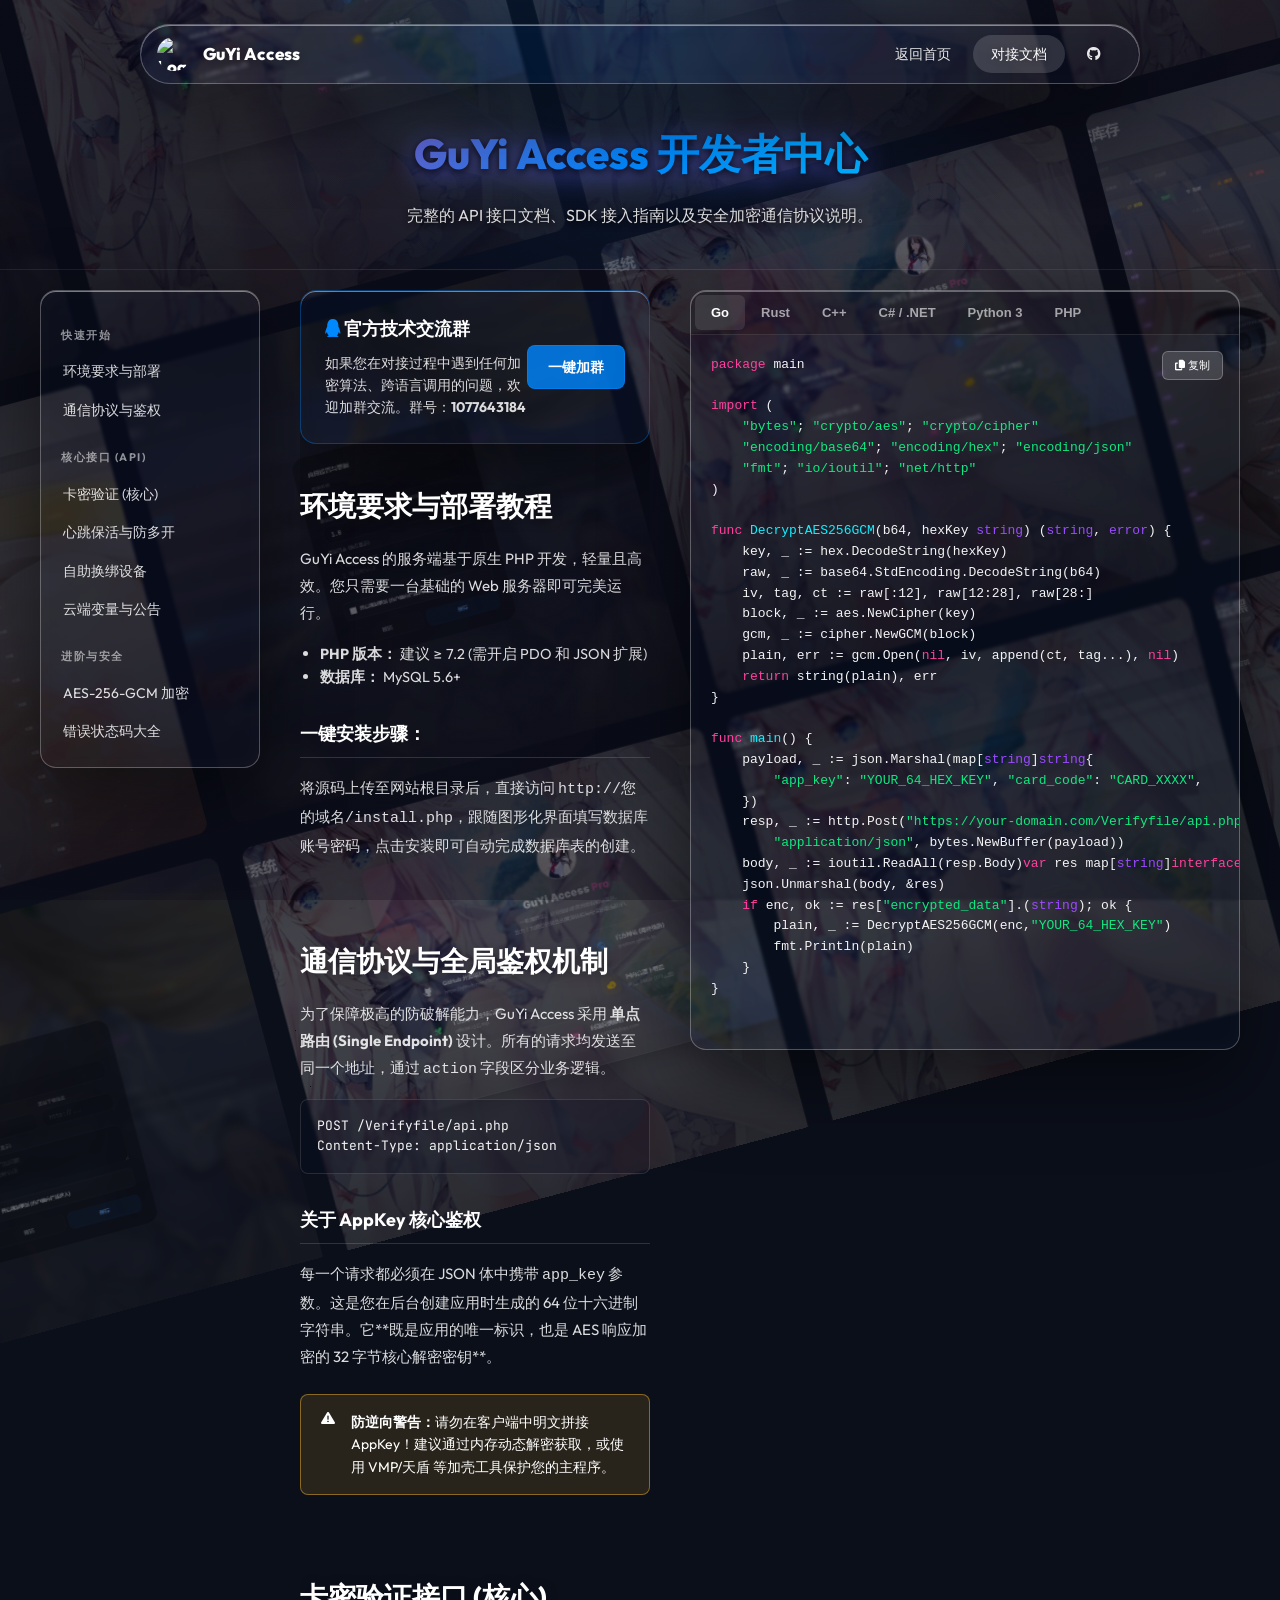
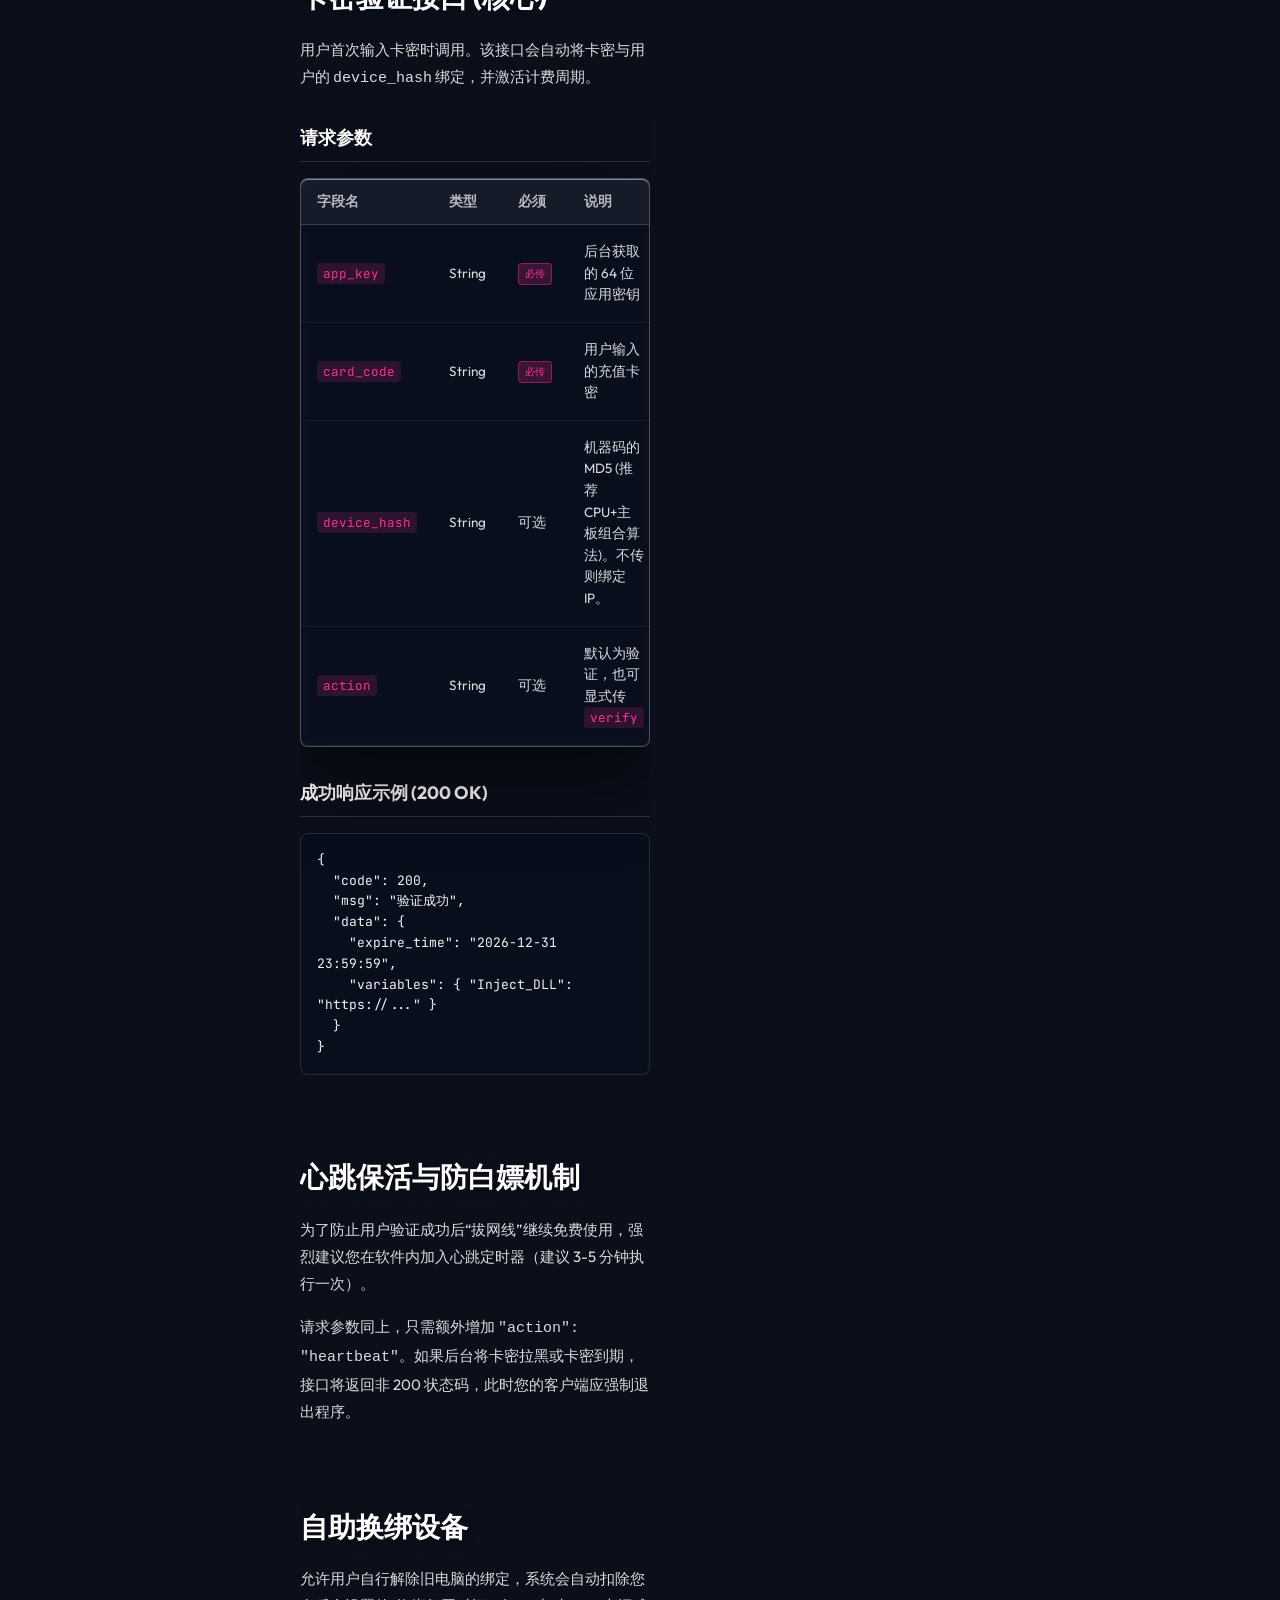
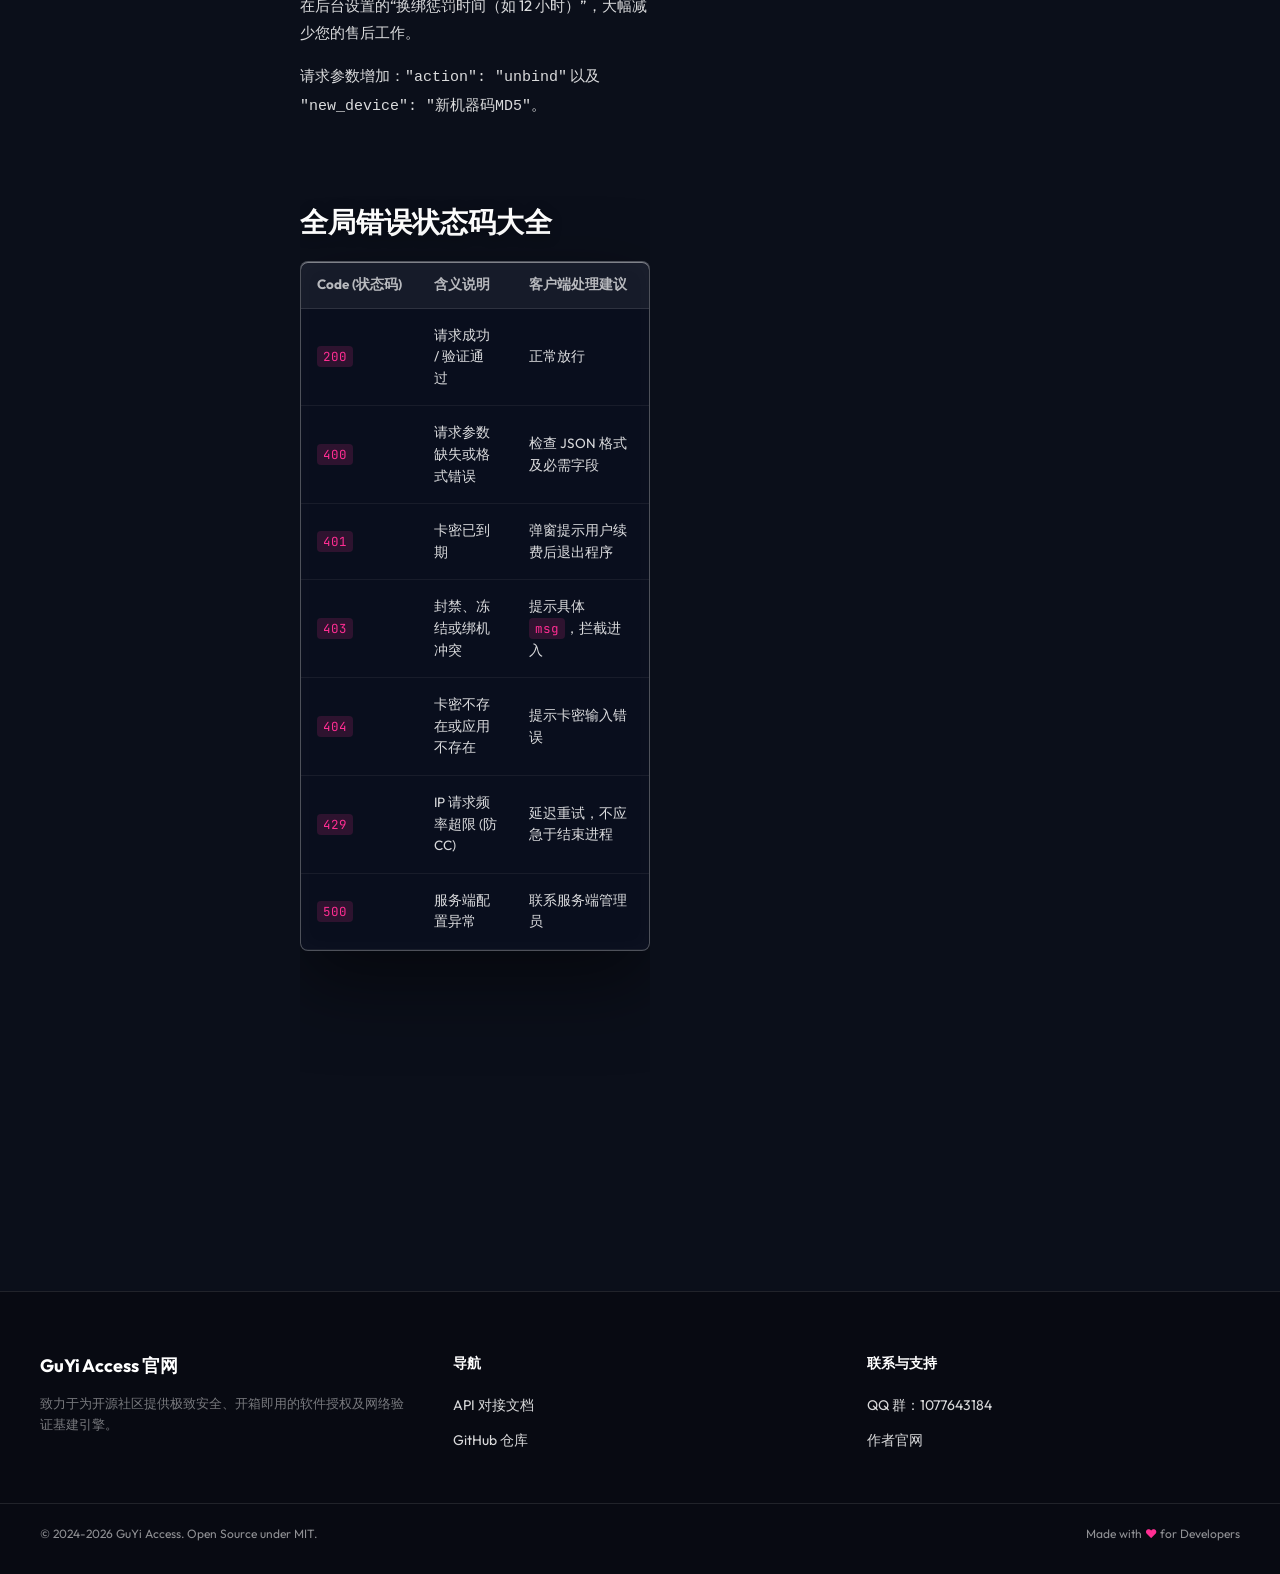
==== docs.html @ 1ab96b47 "Add files via upload" ====
<!DOCTYPE html>
<html lang="zh-CN">
<head>
<meta charset="UTF-8">
<meta name="viewport" content="width=device-width, initial-scale=1.0, maximum-scale=1.0, user-scalable=no, viewport-fit=cover">
<title>开发文档 - GuYi Access 网络验证</title>
<link rel="icon" href="http://q.qlogo.cn/headimg_dl?dst_uin=156440000&spec=640&img_type=jpg" type="image/png">
<link href="https://cdnjs.cloudflare.com/ajax/libs/font-awesome/6.5.1/css/all.min.css" rel="stylesheet">
<link href="https://fonts.googleapis.com/css2?family=JetBrains+Mono:wght@400;500;600&family=Outfit:wght@300;400;500;600;700;800;900&family=Inter:wght@400;500;600&display=swap" rel="stylesheet">
<link rel="stylesheet" href="style.css">
<script src="main.js" defer></script>
<style>
    /* 适配全局瀑布流动画背景，移除纯色背景覆盖 */
    .docs-page-header { 
        padding: 120px 40px 40px; 
        text-align: center; 
        border-bottom: 1px solid rgba(255,255,255,0.08); 
        background: radial-gradient(circle at top, rgba(0,136,255,0.12) 0%, transparent 60%); 
        position: relative;
        z-index: 2;
    }
    .docs-page-header h1 { font-size: 42px; font-weight: 800; margin-bottom: 16px; background: var(--gradient-primary); -webkit-background-clip: text; -webkit-text-fill-color: transparent; filter: drop-shadow(0 2px 4px rgba(0, 0, 0, 0.95)) drop-shadow(0 4px 12px rgba(99, 102, 241, 0.6)); }
    .docs-page-header p { color: var(--text-secondary); font-size: 16px; max-width: 600px; margin: 0 auto; text-shadow: 0 2px 6px rgba(0, 0, 0, 0.95); }
</style>
</head>
<body>

<!-- 注入同款动态瀑布流背景与覆盖遮罩，由 main.js 自动填充图片并激活运行 -->
<div class="anime-bg" id="anime-bg" aria-hidden="true">
    <div class="waterfall-column"><div class="scroll-track">
        <div class="image-group" id="col1-g1"></div><div class="image-group" id="col1-g2"></div>
    </div></div>
    <div class="waterfall-column"><div class="scroll-track">
        <div class="image-group" id="col2-g1"></div><div class="image-group" id="col2-g2"></div>
    </div></div>
    <div class="waterfall-column"><div class="scroll-track">
        <div class="image-group" id="col3-g1"></div><div class="image-group" id="col3-g2"></div>
    </div></div>
    <div class="waterfall-column"><div class="scroll-track">
        <div class="image-group" id="col4-g1"></div><div class="image-group" id="col4-g2"></div>
    </div></div>
</div>
<div class="bg-overlay"></div>

<header class="navbar scrolled" id="navbar">
    <nav class="nav-container">
        <a href="index.html" class="nav-brand"><img src="http://q.qlogo.cn/headimg_dl?dst_uin=156440000&spec=640&img_type=jpg" alt="Logo">GuYi Access</a>
        <div class="nav-links">
            <a href="index.html">返回首页</a>
            <a href="#" class="active">对接文档</a>
            <a href="https://github.com/GuYiovo/GuYi-Access" target="_blank"><i class="fab fa-github"></i></a>
        </div>
    </nav>
</header>

<div class="docs-page-header">
    <h1>GuYi Access 开发者中心</h1>
    <p>完整的 API 接口文档、SDK 接入指南以及安全加密通信协议说明。</p>
</div>

<main>
    <section class="section docs-section-bg" style="padding-top: 20px;">
        <div class="container docs-wrapper">
            <aside class="docs-nav reveal">
                <div class="docs-nav-group">快速开始</div>
                <a href="#setup" class="active">环境要求与部署</a>
                <a href="#protocol">通信协议与鉴权</a>
                <div class="docs-nav-group">核心接口 (API)</div>
                <a href="#verify">卡密验证 (核心)</a>
                <a href="#heartbeat">心跳保活与防多开</a>
                <a href="#unbind">自助换绑设备</a>
                <a href="#vars">云端变量与公告</a>
                <div class="docs-nav-group">进阶与安全</div>
                <a href="#crypto">AES-256-GCM 加密</a>
                <a href="#error-codes">错误状态码大全</a>
            </aside>

            <article class="docs-content">
                <div class="qq-banner reveal" id="contact">
                    <div>
                        <h3><i class="fab fa-qq" style="color:#0088FF"></i> 官方技术交流群</h3>
                        <p>如果您在对接过程中遇到任何加密算法、跨语言调用的问题，欢迎加群交流。群号：<strong>1077643184</strong></p>
                    </div>
                    <a href="https://qm.qq.com/q/X3suYdjWAA" target="_blank" class="qq-btn">一键加群</a>
                </div>

                <div class="doc-block reveal" id="setup">
                    <h2>环境要求与部署教程</h2>
                    <p>GuYi Access 的服务端基于原生 PHP 开发，轻量且高效。您只需要一台基础的 Web 服务器即可完美运行。</p>
                    <ul><li><strong>PHP 版本：</strong> 建议 ≥ 7.2 (需开启 PDO 和 JSON 扩展)</li><li><strong>数据库：</strong> MySQL 5.6+</li></ul>
                    <h3>一键安装步骤：</h3>
                    <p>将源码上传至网站根目录后，直接访问 <code>http://您的域名/install.php</code>，跟随图形化界面填写数据库账号密码，点击安装即可自动完成数据库表的创建。</p>
                </div>

                <div class="doc-block reveal" id="protocol">
                    <h2>通信协议与全局鉴权机制</h2>
                    <p>为了保障极高的防破解能力，GuYi Access 采用 <strong>单点路由 (Single Endpoint)</strong> 设计。所有的请求均发送至同一个地址，通过 <code>action</code> 字段区分业务逻辑。</p>
                    <div class="inline-code"><span class="k">POST</span> /Verifyfile/api.php<br>Content-Type: application/json</div>
                    <h3>关于 AppKey 核心鉴权</h3>
                    <p>每一个请求都必须在 JSON 体中携带 <code>app_key</code> 参数。这是您在后台创建应用时生成的 64 位十六进制字符串。它**既是应用的唯一标识，也是 AES 响应加密的 32 字节核心解密密钥**。</p>
                    <div class="alert alert-warn"><i class="fas fa-triangle-exclamation"></i><div><strong>防逆向警告：</strong>请勿在客户端中明文拼接 AppKey！建议通过内存动态解密获取，或使用 VMP/天盾 等加壳工具保护您的主程序。</div></div>
                </div>

                <div class="doc-block reveal" id="verify">
                    <h2>卡密验证接口 (核心)</h2>
                    <p>用户首次输入卡密时调用。该接口会自动将卡密与用户的 <code>device_hash</code> 绑定，并激活计费周期。</p>
                    <h3>请求参数</h3>
                    <div class="table-wrapper">
                        <table>
                            <thead><tr><th>字段名</th><th>类型</th><th>必须</th><th>说明</th></tr></thead>
                            <tbody>
                                <tr><td><code>app_key</code></td><td>String</td><td><span class="tag-req">必传</span></td><td>后台获取的 64 位应用密钥</td></tr>
                                <tr><td><code>card_code</code></td><td>String</td><td><span class="tag-req">必传</span></td><td>用户输入的充值卡密</td></tr>
                                <tr><td><code>device_hash</code></td><td>String</td><td>可选</td><td>机器码的 MD5 (推荐 CPU+主板组合算法)。不传则绑定 IP。</td></tr>
                                <tr><td><code>action</code></td><td>String</td><td>可选</td><td>默认为验证，也可显式传 <code>verify</code></td></tr>
                            </tbody>
                        </table>
                    </div>
                    <h3>成功响应示例 (200 OK)</h3>
                    <div class="inline-code">{<br>&nbsp;&nbsp;<span class="s">"code"</span>: 200,<br>&nbsp;&nbsp;<span class="s">"msg"</span>: <span class="s">"验证成功"</span>,<br>&nbsp;&nbsp;<span class="s">"data"</span>: {<br>&nbsp;&nbsp;&nbsp;&nbsp;<span class="s">"expire_time"</span>: <span class="s">"2026-12-31 23:59:59"</span>,<br>&nbsp;&nbsp;&nbsp;&nbsp;<span class="s">"variables"</span>: { <span class="s">"Inject_DLL"</span>: <span class="s">"https://..."</span> }<br>&nbsp;&nbsp;}<br>}</div>
                </div>

                <div class="doc-block reveal" id="heartbeat">
                    <h2>心跳保活与防白嫖机制</h2>
                    <p>为了防止用户验证成功后“拔网线”继续免费使用，强烈建议您在软件内加入心跳定时器（建议 3-5 分钟执行一次）。</p>
                    <p>请求参数同上，只需额外增加 <code>"action": "heartbeat"</code>。如果后台将卡密拉黑或卡密到期，接口将返回非 200 状态码，此时您的客户端应强制退出程序。</p>
                </div>

                <div class="doc-block reveal" id="unbind">
                    <h2>自助换绑设备</h2>
                    <p>允许用户自行解除旧电脑的绑定，系统会自动扣除您在后台设置的“换绑惩罚时间（如 12 小时）”，大幅减少您的售后工作。</p>
                    <p>请求参数增加：<code>"action": "unbind"</code> 以及 <code>"new_device": "新机器码MD5"</code>。</p>
                </div>

                <div class="doc-block reveal" id="error-codes">
                    <h2>全局错误状态码大全</h2>
                    <div class="table-wrapper">
                        <table>
                            <thead><tr><th>Code (状态码)</th><th>含义说明</th><th>客户端处理建议</th></tr></thead>
                            <tbody>
                                <tr><td><code>200</code></td><td>请求成功 / 验证通过</td><td>正常放行</td></tr>
                                <tr><td><code>400</code></td><td>请求参数缺失或格式错误</td><td>检查 JSON 格式及必需字段</td></tr>
                                <tr><td><code>401</code></td><td>卡密已到期</td><td>弹窗提示用户续费后退出程序</td></tr>
                                <tr><td><code>403</code></td><td>封禁、冻结或绑机冲突</td><td>提示具体 <code>msg</code>，拦截进入</td></tr>
                                <tr><td><code>404</code></td><td>卡密不存在或应用不存在</td><td>提示卡密输入错误</td></tr>
                                <tr><td><code>429</code></td><td>IP 请求频率超限 (防 CC)</td><td>延迟重试，不应急于结束进程</td></tr>
                                <tr><td><code>500</code></td><td>服务端配置异常</td><td>联系服务端管理员</td></tr>
                            </tbody>
                        </table>
                    </div>
                </div>

            </article>

            <!-- 右侧的多语言代码演示面板 -->
            <div class="code-panel reveal" id="code-panel">
                <div class="code-panel-header"><div class="lang-list" id="lang-list"></div></div>
                <div class="code-panel-body" id="code-body"><button class="copy-btn-abs" onclick="copyCurrentCode()"><i class="fas fa-copy"></i> 复制</button></div>
            </div>
        </div>
    </section>
</main>

<footer>
    <div class="f-grid">
        <div><div style="color:#fff;font-size:18px;margin-bottom:12px;font-weight:bold;">GuYi Access 官网</div><p style="color:rgba(255,255,255,.45);font-size:13px;line-height:1.6;">致力于为开源社区提供极致安全、开箱即用的软件授权及网络验证基建引擎。</p></div>
        <div class="f-links"><div class="f-title">导航</div><a href="docs.html">API 对接文档</a><a href="https://github.com/GuYiovo/GuYi-Access" target="_blank">GitHub 仓库</a></div>
        <div class="f-links"><div class="f-title">联系与支持</div><a href="https://qm.qq.com/q/X3suYdjWAA" target="_blank">QQ 群：1077643184</a><a href="https://可爱.top/" target="_blank">作者官网</a></div>
    </div>
    <div class="f-bottom"><span>&copy; 2024-2026 GuYi Access. Open Source under MIT.</span><span>Made with <span style="color:var(--brand-pink)">♥</span> for Developers</span></div>
</footer>

<div class="toast" id="toast"><i class="fas fa-check-circle"></i> 代码已复制到剪贴板</div>
</body>
</html>
---- style.css ----
:root {
    /* 核心色彩与抗噪文字排版 */
    --text-primary: #ffffff;
    --text-secondary: rgba(255, 255, 255, 0.85);
    --text-muted: rgba(255, 255, 255, 0.55);
    --brand-pink: #FF2E93;
    --brand-blue: #0088FF;
    --brand-cyan: #00F0FF;
    --brand-green: #00E676;
    --gradient-primary: linear-gradient(135deg, var(--brand-pink), var(--brand-blue), var(--brand-cyan));
    
    /* 极致透明空气玻璃拟态变量移植 */
    --glass-bg: rgba(11, 15, 26, 0.01);
    --glass-bg-hover: rgba(255, 255, 255, 0.12);
    --glass-border: rgba(255, 255, 255, 0.28);
    --glass-shadow: 0 30px 80px rgba(0, 0, 0, 0.5), inset 0 0 20px rgba(255, 255, 255, 0.02), inset 0 1px 0 rgba(255, 255, 255, 0.45);
    --glass-blur: blur(1.5px) saturate(135%);
    
    /* 布局与圆角 */
    --font-sans: 'Outfit', 'Inter', -apple-system, sans-serif;
    --font-mono: 'JetBrains Mono', monospace;
    --nav-height: 60px; 
    --radius-sm: 8px;
    --radius-md: 16px;
    --radius-lg: 24px;
}

*, *::before, *::after { margin: 0; padding: 0; box-sizing: border-box; -webkit-tap-highlight-color: transparent; }
::selection { background: rgba(0,136,255,0.35); color: #fff; }
::-webkit-scrollbar { width: 6px; height: 6px; }
::-webkit-scrollbar-track { background: transparent; }
::-webkit-scrollbar-thumb { background: rgba(255,255,255,0.3); border-radius: 10px; }
html { scroll-behavior: smooth; scroll-padding-top: calc(var(--nav-height) + 40px); }

/* 全局炫光深色背景适配空气透明卡片 */
body { 
    font-family: var(--font-sans); 
    background: #0b0f1a; 
    background-image: 
        radial-gradient(40rem 32rem at 10% -10%, #111936, transparent 60%), 
        radial-gradient(36rem 28rem at 110% 110%, #0d1328, transparent 60%);
    color: var(--text-primary); 
    line-height: 1.6; 
    overflow-x: hidden; 
    min-height: 100vh; 
}

.anime-bg { position: fixed; inset: 0; display: flex; gap: 1rem; pointer-events: none; z-index: 0; transform: rotate(-15deg) scale(1.55) translate(var(--mouse-x,0px), var(--mouse-y,0px)); transition: transform .1s ease-out; }
.waterfall-column { flex: 1; overflow: hidden; }
.scroll-track { display: flex; flex-direction: column; animation: scrollDown 110s linear infinite; }
.waterfall-column:nth-child(2) .scroll-track { animation-name: scrollUp; animation-duration: 116s; }
.waterfall-column:nth-child(3) .scroll-track { animation-name: scrollDown; animation-duration: 121s; }
.waterfall-column:nth-child(4) .scroll-track { animation-name: scrollUp; animation-duration: 127s; }
.image-group { display: flex; flex-direction: column; gap: 1rem; }

/* 【已恢复PC原样】还原PC端原本的图片排版属性 */
.anime-bg img { 
    width: 100%; 
    height: auto; 
    border-radius: .5rem; 
    display: block; 
    background: rgba(255, 255, 255, 0.02); 
    min-height: 300px; /* 恢复PC端原有的高度限制 */
    opacity: 0; 
    transition: opacity 1.2s cubic-bezier(0.4, 0, 0.2, 1); 
} 
.anime-bg img.loaded { opacity: 0.45; background: transparent; }
.bg-overlay { position: fixed; inset: 0; z-index: 1; pointer-events: none; background: linear-gradient(135deg, rgba(5,5,15,.35) 0%, rgba(10,5,20,.25) 50%, rgba(5,10,20,.35) 100%); }
@keyframes scrollDown { 0%{transform:translateY(0)} 100%{transform:translateY(-50%)} }
@keyframes scrollUp   { 0%{transform:translateY(-50%)} 100%{transform:translateY(0)} }

/* 导航栏空气化改造 */
.navbar { 
    position: fixed; 
    top: 24px; 
    left: 50%; 
    transform: translateX(-50%); 
    width: calc(100% - 48px); 
    max-width: 1000px; 
    height: var(--nav-height); 
    z-index: 1000; 
    display: flex; 
    align-items: center; 
    background: rgba(11, 15, 26, 0.01); 
    backdrop-filter: var(--glass-blur);
    -webkit-backdrop-filter: var(--glass-blur);
    border: 1px solid var(--glass-border); 
    border-radius: 100px; 
    transition: all .4s cubic-bezier(0.16, 1, 0.3, 1); 
    box-shadow: var(--glass-shadow); 
}
.navbar.scrolled { 
    top: 16px; 
    max-width: 900px; 
    background: rgba(15, 21, 36, 0.01); 
    border-color: rgba(255, 255, 255, 0.35); 
}
.nav-container { width: 100%; margin: 0 auto; padding: 0 20px 0 16px; display: flex; justify-content: space-between; align-items: center; }
.nav-brand { display: flex; align-items: center; gap: 12px; font-weight: 800; font-size: 17px; color: #fff; text-decoration: none; text-shadow: 0 2px 12px rgba(0,0,0,.5); }
.nav-brand img { width: 34px; height: 34px; border-radius: 50%; }
.nav-links { display: flex; align-items: center; gap: 4px; }
.nav-links a { color: rgba(255,255,255,.9); text-decoration: none; font-size: 14px; font-weight: 500; padding: 8px 18px; border-radius: 100px; transition: .2s; text-shadow: 0 1px 6px rgba(0,0,0,.3); }
.nav-links a:hover, .nav-links a.active { color: #fff; background: rgba(255,255,255,.15); backdrop-filter: blur(8px); }

/* 通用 UI */
.section { padding: 100px 0; position: relative; z-index: 2; }
.container { max-width: 1460px; margin: 0 auto; padding: 0 40px; }
.badge { display: inline-flex; align-items: center; gap: 8px; padding: 6px 14px; border-radius: 100px; background: rgba(255,255,255,.12); border: 1px solid rgba(255,255,255,.25); backdrop-filter: blur(10px); font-size: 11px; font-weight: 700; color: rgba(255,255,255,.9); letter-spacing: 1px; text-transform: uppercase; margin-bottom: 24px; }
.badge i { color: var(--brand-cyan); }
.title-lg { font-size: clamp(32px,3.5vw,52px); font-weight: 900; line-height: 1.15; letter-spacing: -1.5px; margin-bottom: 24px; text-shadow: 0 2px 4px rgba(0, 0, 0, 0.95), 0 4px 12px rgba(99, 102, 241, 0.6); }
.text-gradient { background: var(--gradient-primary); -webkit-background-clip: text; -webkit-text-fill-color: transparent; }
.subtitle { font-size: clamp(15px,1.2vw,17px); color: var(--text-secondary); max-width: 90%; line-height: 1.8; margin-bottom: 40px; text-shadow: 0 2px 8px rgba(0,0,0,.3); }
.btn { display: inline-flex; align-items: center; justify-content: center; gap: 8px; padding: 12px 28px; border-radius: 12px; font-size: 14px; font-weight: 600; text-decoration: none; cursor: pointer; transition: .3s; border: none; white-space: nowrap; }
.btn-glow { background: var(--gradient-primary); color: #fff; box-shadow: 0 8px 25px rgba(0,136,255,.35); }
.btn-glow:hover { transform: translateY(-2px); box-shadow: 0 12px 35px rgba(0,136,255,.55); }
.btn-outline { background: rgba(255,255,255,.12); color: #fff; border: 1px solid rgba(255,255,255,.35); backdrop-filter: blur(10px); }
.btn-outline:hover { background: rgba(255,255,255,.2); border-color: rgba(255,255,255,.5); transform: translateY(-2px); }

/* 主屏区域 */
.hero { min-height: 85dvh; display: flex; align-items: center; padding-top: 120px; padding-bottom: 60px; position: relative; z-index: 50; }
.hero-grid { display: grid; grid-template-columns: .95fr 1.15fr; gap: 70px; align-items: center; width: 100%; }
.hero-actions { display: flex; gap: 12px; margin-bottom: 40px; flex-wrap: wrap; justify-content: flex-start; align-items: center; z-index: 200; position: relative;}
.lang-matrix { display: flex; flex-wrap: wrap; justify-content: flex-start; gap: 10px; max-width: 100%; }
.lang-tag { display: flex; align-items: center; gap: 6px; padding: 6px 12px; border-radius: 6px; background: rgba(255,255,255,.1); border: 1px solid rgba(255,255,255,.2); backdrop-filter: blur(8px); font-size: 12px; color: rgba(255,255,255,.9); font-family: var(--font-mono); transition: .3s; }

/* 资源下载菜单空气化 */
.btn-download-wrap { position: relative; display: inline-flex; flex-direction: column; align-items: stretch; z-index: 100; }
.btn-download { background: rgba(10, 15, 26, 0.25); color: #fff; border: 1px solid rgba(255, 255, 255, 0.25); backdrop-filter: var(--glass-blur); border-radius: 12px; padding: 12px 22px; font-size: 14px; font-weight: 600; cursor: pointer; display: inline-flex; align-items: center; gap: 8px; transition: .25s; }
.btn-download:hover { background: rgba(255, 255, 255, 0.12); border-color: rgba(255, 255, 255, 0.45); transform: translateY(-2px); box-shadow: var(--glass-shadow); }
.btn-download .chevron { font-size: 11px; transition: transform .3s; margin-left: 2px; }
.btn-download-wrap.open .btn-download .chevron { transform: rotate(180deg); }
.btn-download-wrap.open .btn-download { border-radius: 12px; background: rgba(255, 255, 255, 0.18); }
.download-dropdown { position: absolute; top: calc(100% - 1px); left: 0; right: 0; background: rgba(15, 21, 36, 0.35); backdrop-filter: blur(24px); border: 1px solid rgba(255,255,255,.25); border-top: none; border-radius: 0 0 12px 12px; overflow: hidden; max-height: 0; opacity: 0; pointer-events: none; transition: .3s; box-shadow: var(--glass-shadow); min-width: 200px; }
.btn-download-wrap.open .download-dropdown { max-height: 400px; opacity: 1; pointer-events: auto; }
.dd-label { font-size: 10px; font-weight: 700; color: rgba(255,255,255,.5); text-transform: uppercase; padding: 10px 16px 4px; }
.dd-item { display: flex; align-items: center; gap: 12px; padding: 10px 16px; color: rgba(255,255,255,.9); text-decoration: none; font-size: 13.5px; transition: .2s; }
.dd-item:hover { background: rgba(255,255,255,.15); color: #fff; }
.dd-divider { height: 1px; background: rgba(255,255,255,.1); margin: 4px 0; }

/* 3D 轮播图 */
.hero-visual { position: relative; width: 100%; aspect-ratio: 16/10; perspective: 1500px; display: flex; align-items: center; justify-content: center; }
.ent-3d-wrapper { position: relative; width: 90%; aspect-ratio: 16 / 9; transform-style: preserve-3d; }
.ent-gallery { position: absolute; inset: 0; transform-style: preserve-3d; }
.ent-item { position: absolute; inset: 0; width: 100%; height: 100%; border-radius: 12px; background: #111118; overflow: hidden; transition: 0.85s cubic-bezier(0.16, 1, 0.3, 1); pointer-events: none; box-shadow: 0 10px 30px rgba(0,0,0,0.5); border: 1px solid rgba(255, 255, 255, 0.05); }
.ent-item img { width: 100%; height: 100%; object-fit: cover; opacity: 0.95; transition: .85s; }
.ent-item.active { opacity: 1; transform: translate3d(0, 0, 100px) scale(1); z-index: 10; box-shadow: 0 0 80px rgba(0, 136, 255, 0.2), 0 40px 80px rgba(0, 0, 0, 0.6); border-color: rgba(255, 255, 255, 0.3); }
.ent-item.prev-1 { opacity: 0.75; transform: translate3d(-55%, 0, -100px) rotateY(25deg) scale(0.85); filter: blur(2px) brightness(0.6); z-index: 9; }
.ent-item.next-1 { opacity: 0.75; transform: translate3d(55%, 0, -100px) rotateY(-25deg) scale(0.85); filter: blur(2px) brightness(0.6); z-index: 9; }
.ent-item.prev-2 { opacity: 0.3; transform: translate3d(-90%, 0, -250px) rotateY(35deg) scale(0.7); filter: blur(6px) brightness(0.3); z-index: 8; }
.ent-item.next-2 { opacity: 0.3; transform: translate3d(90%, 0, -250px) rotateY(-35deg) scale(0.7); filter: blur(6px) brightness(0.3); z-index: 8; }
.ent-item.hidden { opacity: 0; transform: translate3d(0, 0, -400px) scale(0.5); filter: blur(10px) brightness(0); z-index: 1; }

/* 合作伙伴 */
.partners-section { padding: 40px 0; border-top: 1px solid rgba(255,255,255,.15); border-bottom: 1px solid rgba(255,255,255,.15); background: rgba(255,255,255,.05); backdrop-filter: blur(10px); text-align: center; position: relative; z-index: 2; overflow: hidden; }
.partners-title { font-size: 12px; font-weight: 700; color: var(--text-muted); text-transform: uppercase; letter-spacing: 3px; margin-bottom: 30px; display: block; }
.marquee-wrapper { width: 100%; max-width: 1200px; margin: 0 auto; overflow: hidden; -webkit-mask-image: linear-gradient(to right,transparent,black 15%,black 85%,transparent); }
.marquee-track { display: flex; width: max-content; animation: scrollMarquee 30s linear infinite; gap: 60px; padding-right: 60px; }
.marquee-track:hover { animation-play-state: paused; }
.partner-logo { display: flex; align-items: center; gap: 10px; font-size: 20px; color: rgba(255,255,255,.6); font-weight: 700; transition: .4s; cursor: pointer; }
.partner-logo:hover { color: #fff; transform: translateY(-3px); text-shadow: 0 0 20px rgba(255,255,255,.4); }
@keyframes scrollMarquee { 0%{transform:translateX(0)} 100%{transform:translateX(-50%)} }

/* 文档中心空气玻璃态升级 */
.docs-wrapper { display: grid; grid-template-columns: 240px minmax(0,1fr); gap: 40px; align-items: start; }
@media(min-width:1200px){ .docs-wrapper{ grid-template-columns: 220px minmax(0,1fr) 550px; gap:40px; } }

/* 左侧导航栏空气玻璃化 */
.docs-nav { 
    position: sticky; 
    top: 100px; 
    background: var(--glass-bg); 
    border: 1px solid var(--glass-border); 
    border-radius: var(--radius-md); 
    backdrop-filter: var(--glass-blur); 
    -webkit-backdrop-filter: var(--glass-blur); 
    padding: 16px 8px; 
    box-shadow: var(--glass-shadow); 
}
.docs-nav-group { font-size: 11px; font-weight: 700; color: var(--text-muted); text-transform: uppercase; letter-spacing: 1.5px; margin: 20px 0 8px 12px; }
.docs-nav a { display: block; padding: 8px 12px; border-radius: 6px; color: var(--text-secondary); text-decoration: none; font-size: 14px; transition: .2s; border-left: 2px solid transparent; }
.docs-nav a:hover { color: #fff; background: var(--glass-bg-hover); }
.docs-nav a.active { color: #fff; background: rgba(255, 255, 255, 0.15); border-left-color: var(--brand-blue); font-weight: 600; }

.docs-content { padding-bottom: 100px; width: 100%; overflow: hidden; }
.doc-block { margin-bottom: 80px; }
.doc-block h2 { font-size: 28px; font-weight: 800; margin-bottom: 16px; color: #fff; text-shadow: 0 2px 12px rgba(0,0,0,.4); }
.doc-block h3 { font-size: 18px; font-weight: 700; margin: 32px 0 16px; color: #fff; border-bottom: 1px solid rgba(255,255,255,.15); padding-bottom: 8px; }
.doc-block p { font-size: 15px; color: var(--text-secondary); margin-bottom: 16px; line-height: 1.8; }
.doc-block ul { padding-left: 20px; color: var(--text-secondary); font-size: 14.5px; margin-bottom: 16px; }

.alert { display: flex; gap: 16px; padding: 16px 20px; border-radius: var(--radius-sm); margin: 24px 0; font-size: 14px; line-height: 1.6; }
.alert-warn { border: 1px solid rgba(255,189,46,.45); background: rgba(255,189,46,.12); }

/* 数据展示表格空气玻璃化 */
.table-wrapper { 
    overflow-x: auto; 
    margin-bottom: 24px; 
    border: 1px solid var(--glass-border); 
    border-radius: var(--radius-sm); 
    background: var(--glass-bg); 
    backdrop-filter: var(--glass-blur);
    -webkit-backdrop-filter: var(--glass-blur);
    box-shadow: var(--glass-shadow);
}
table { width: 100%; border-collapse: collapse; font-size: 13.5px; text-align: left; }
th { background: rgba(255,255,255,.05); padding: 12px 16px; color: rgba(255,255,255,.7); border-bottom: 1px solid rgba(255,255,255,.15); white-space: nowrap; }
td { padding: 16px; color: var(--text-secondary); border-bottom: 1px solid rgba(255,255,255,.06); }
td code { color: var(--brand-pink); font-family: var(--font-mono); font-size: 12.5px; background: rgba(255,46,147,.15); padding: 2px 6px; border-radius: 4px; }
.tag-req { font-size: 10px; background: rgba(255,46,147,.2); color: var(--brand-pink); padding: 2px 6px; border-radius: 4px; border: 1px solid rgba(255,46,147,.4); white-space: nowrap; display: inline-block; }

/* 右侧代码展示区空气玻璃化 */
.code-panel { 
    position: sticky; 
    top: 100px; 
    height: calc(100vh - 140px); 
    background: rgba(15, 21, 36, 0.01); 
    border: 1px solid var(--glass-border); 
    border-radius: var(--radius-md); 
    display: flex; 
    flex-direction: column; 
    overflow: hidden; 
    backdrop-filter: var(--glass-blur);
    -webkit-backdrop-filter: var(--glass-blur);
    box-shadow: var(--glass-shadow); 
}
.code-panel-header { display: flex; background: rgba(0,0,0,.25); border-bottom: 1px solid rgba(255,255,255,.1); }
.lang-list { display: flex; overflow-x: auto; scrollbar-width: none; padding: 4px; }
.lang-list::-webkit-scrollbar { display: none; }
.lang-btn { flex: 0 0 auto; padding: 10px 16px; background: transparent; border: none; color: rgba(255,255,255,.6); font-size: 13px; font-weight: 600; cursor: pointer; border-radius:6px; transition: .2s; }
.lang-btn:hover { color: var(--text-secondary); background: rgba(255,255,255,.05); }
.lang-btn.active { color: #fff; background: rgba(255,255,255,.1); }
.code-panel-body { flex: 1; overflow: auto; padding: 0; position: relative; background: rgba(10, 15, 26, 0.15); }
.code-pane { display: none; padding: 20px; font-family: var(--font-mono); font-size: 13px; line-height: 1.6; color: #f4f4f5; }
.code-pane.active { display: block; animation: fadeIn .3s; }
.code-pane .c{color:#8b8b8d} .code-pane .k{color:#FF409F} .code-pane .s{color:#10E880} .code-pane .f{color:#10F0FF} .code-pane .t{color:#9B4BFF}
.copy-btn-abs { position: absolute; top: 16px; right: 16px; background: rgba(255,255,255,.15); border: 1px solid rgba(255,255,255,.25); color: #fff; padding: 6px 12px; border-radius: 6px; font-size: 11px; cursor: pointer; transition: .2s; }
.copy-btn-abs:hover { background: rgba(255,255,255,.25); }

/* 行内代码与引用块空气玻璃化 */
.inline-code { 
    background: rgba(10, 15, 26, 0.25); 
    border: 1px solid rgba(255,255,255,.12); 
    border-radius: var(--radius-sm); 
    padding: 16px; 
    font-family: var(--font-mono); 
    font-size: 13px; 
    color: #f4f4f5; 
    overflow-x: auto; 
    margin-bottom: 20px; 
    backdrop-filter: var(--glass-blur);
    -webkit-backdrop-filter: var(--glass-blur);
}
.reveal { opacity: 0; transform: translateY(20px); transition: .6s ease-out; }
.reveal.active { opacity: 1; transform: translateY(0); }

/* QQ加群栏空气玻璃化 */
.qq-banner { 
    background: rgba(0, 136, 255, 0.02); 
    border: 1px solid rgba(0, 136, 255, 0.35); 
    border-radius: var(--radius-md); 
    padding: 24px; 
    display: flex; 
    justify-content: space-between; 
    align-items: center; 
    margin-bottom: 40px; 
    backdrop-filter: var(--glass-blur);
    -webkit-backdrop-filter: var(--glass-blur);
    box-shadow: var(--glass-shadow);
}
.qq-banner h3 { color: #fff; margin-bottom: 8px; font-size: 18px; }
.qq-banner p { color: var(--text-secondary); font-size: 14px; margin: 0; }
.qq-btn { background: rgba(0,136,255,.8); color: #fff; padding: 10px 20px; border-radius: 8px; text-decoration: none; font-weight: 600; font-size: 14px; border: 1px solid rgba(0,136,255,.6); white-space: nowrap; transition: 0.2s; }
.qq-btn:hover { background: rgba(0, 136, 255, 1); transform: translateY(-2px); box-shadow: 0 4px 14px rgba(0, 136, 255, 0.4); }

/* 页脚 */
footer { border-top: 1px solid rgba(255,255,255,.1); padding: 60px 0 40px; margin-top: 60px; background: rgba(0,0,0,.3); }
.f-grid { max-width: 1400px; margin: 0 auto; display: grid; grid-template-columns: repeat(auto-fit,minmax(200px,1fr)); gap: 40px; padding: 0 40px; }
.f-title { font-size: 14px; font-weight: 700; color: #fff; margin-bottom: 20px; }
.f-links a { display: block; color: var(--text-secondary); text-decoration: none; font-size: 14px; margin-bottom: 12px; transition: .2s; }
.f-links a:hover { color: var(--brand-cyan); }
.f-bottom { max-width: 1400px; margin: 40px auto 0; padding: 20px 40px 0; border-top: 1px solid rgba(255,255,255,.1); display: flex; justify-content: space-between; font-size: 12px; color: var(--text-muted); }

.toast { position: fixed; bottom: 40px; left: 50%; transform: translate(-50%,20px); background: rgba(0,230,118,.2); border: 1px solid rgba(0,230,118,.45); color: #00FF88; padding: 12px 24px; border-radius: 100px; font-size: 13px; font-weight: 600; z-index: 9999; opacity: 0; pointer-events: none; transition: .3s; }
.toast.show { opacity: 1; transform: translate(-50%,0); }

@keyframes fadeIn { from{opacity:0} to{opacity:1} }
@media(max-width:1199px){ .code-panel{position:static;height:600px;margin-top:40px;} }
@media(max-width:1024px){ .hero-grid{grid-template-columns:1fr;gap:50px;} .hero-text{align-items:center;text-align:center;} .hero-actions,.lang-matrix{justify-content:center;} }

/* ========================================== */
/* ============= 📱 移动端自适应修正 ============ */
/* ========================================== */
@media(max-width:768px){ 
    .navbar { top: 16px; width: calc(100% - 32px); height: 56px; }
    .nav-brand span { display: none; }
    .nav-links a:not(:last-child) { display: none; }
    .hero-visual { aspect-ratio: 4/3; }
    .ent-item.active { transform: translate3d(0, 0, 30px) scale(0.9); }
    .ent-item.prev-1 { transform: translate3d(-25%, 0, -60px) rotateY(15deg) scale(0.8); } 
    .ent-item.next-1 { transform: translate3d(25%, 0, -60px) rotateY(-15deg) scale(0.8); }
    .section{padding:60px 0;} 
    .docs-wrapper{grid-template-columns:1fr;} 
    .docs-nav{display:none;} 
    .qq-banner{flex-direction:column;} 
    .code-panel{height:500px;margin:0 -20px;border-radius:0;} 
    .f-bottom{flex-direction:column;align-items:center;gap:16px;}

    /* 移动端缩放优化与两列瀑布流限制 */
    .anime-bg { 
        gap: .5rem; 
        transform: rotate(-15deg) scale(1.35); 
        transition: none; 
    } 

    /* 📱 仅在移动端强制限制并裁切图片，防止任何压扁和变形 */
    .anime-bg img { 
        aspect-ratio: 400 / 560 !important; /* 强制锁定比例 */
        object-fit: cover !important;        /* 超出部分自裁剪，禁止物理压缩 */
        min-height: auto !important;         /* 覆盖PC端的最小高度限制 */
    } 

    /* 在移动端将后两列彻底隐藏以换取单列宽度 */
    .anime-bg .waterfall-column:nth-child(3), 
    .anime-bg .waterfall-column:nth-child(4) { 
        display: none !important; 
    } 
    .image-group { gap: .5rem; }
}
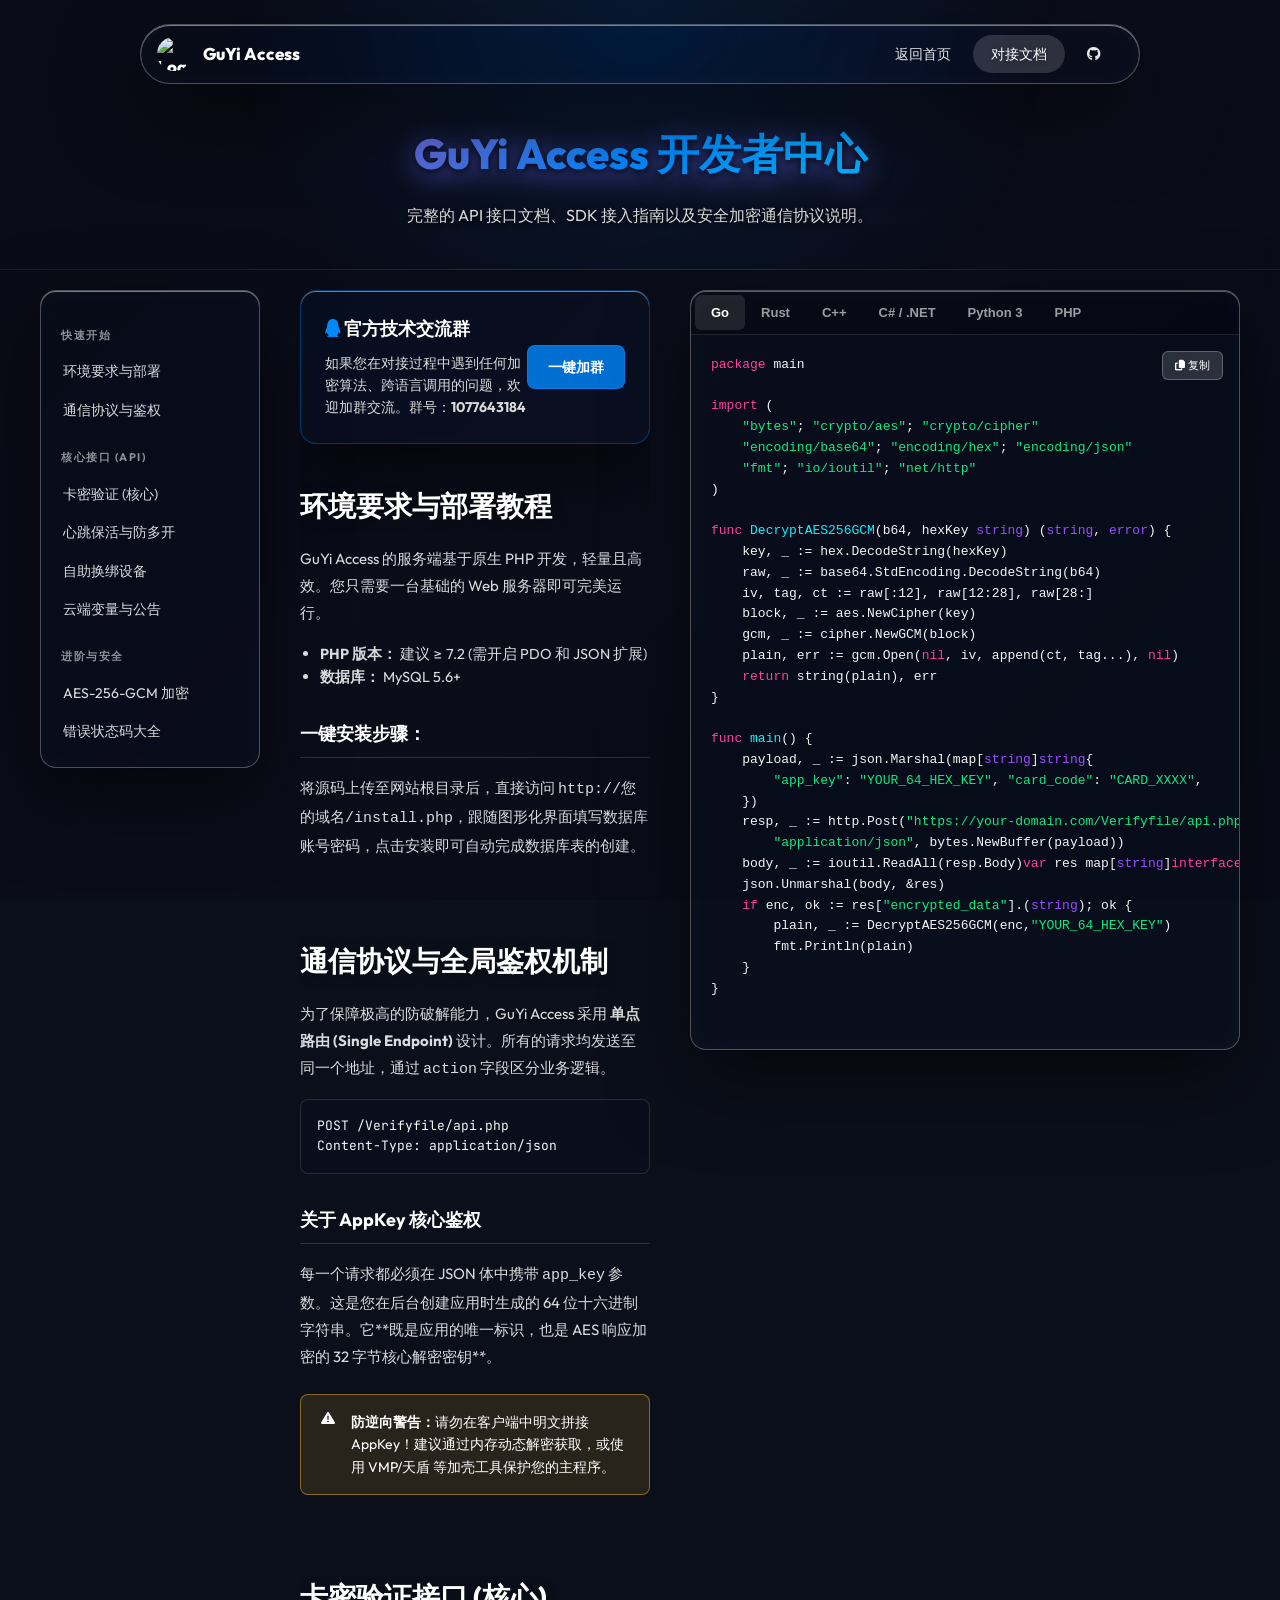
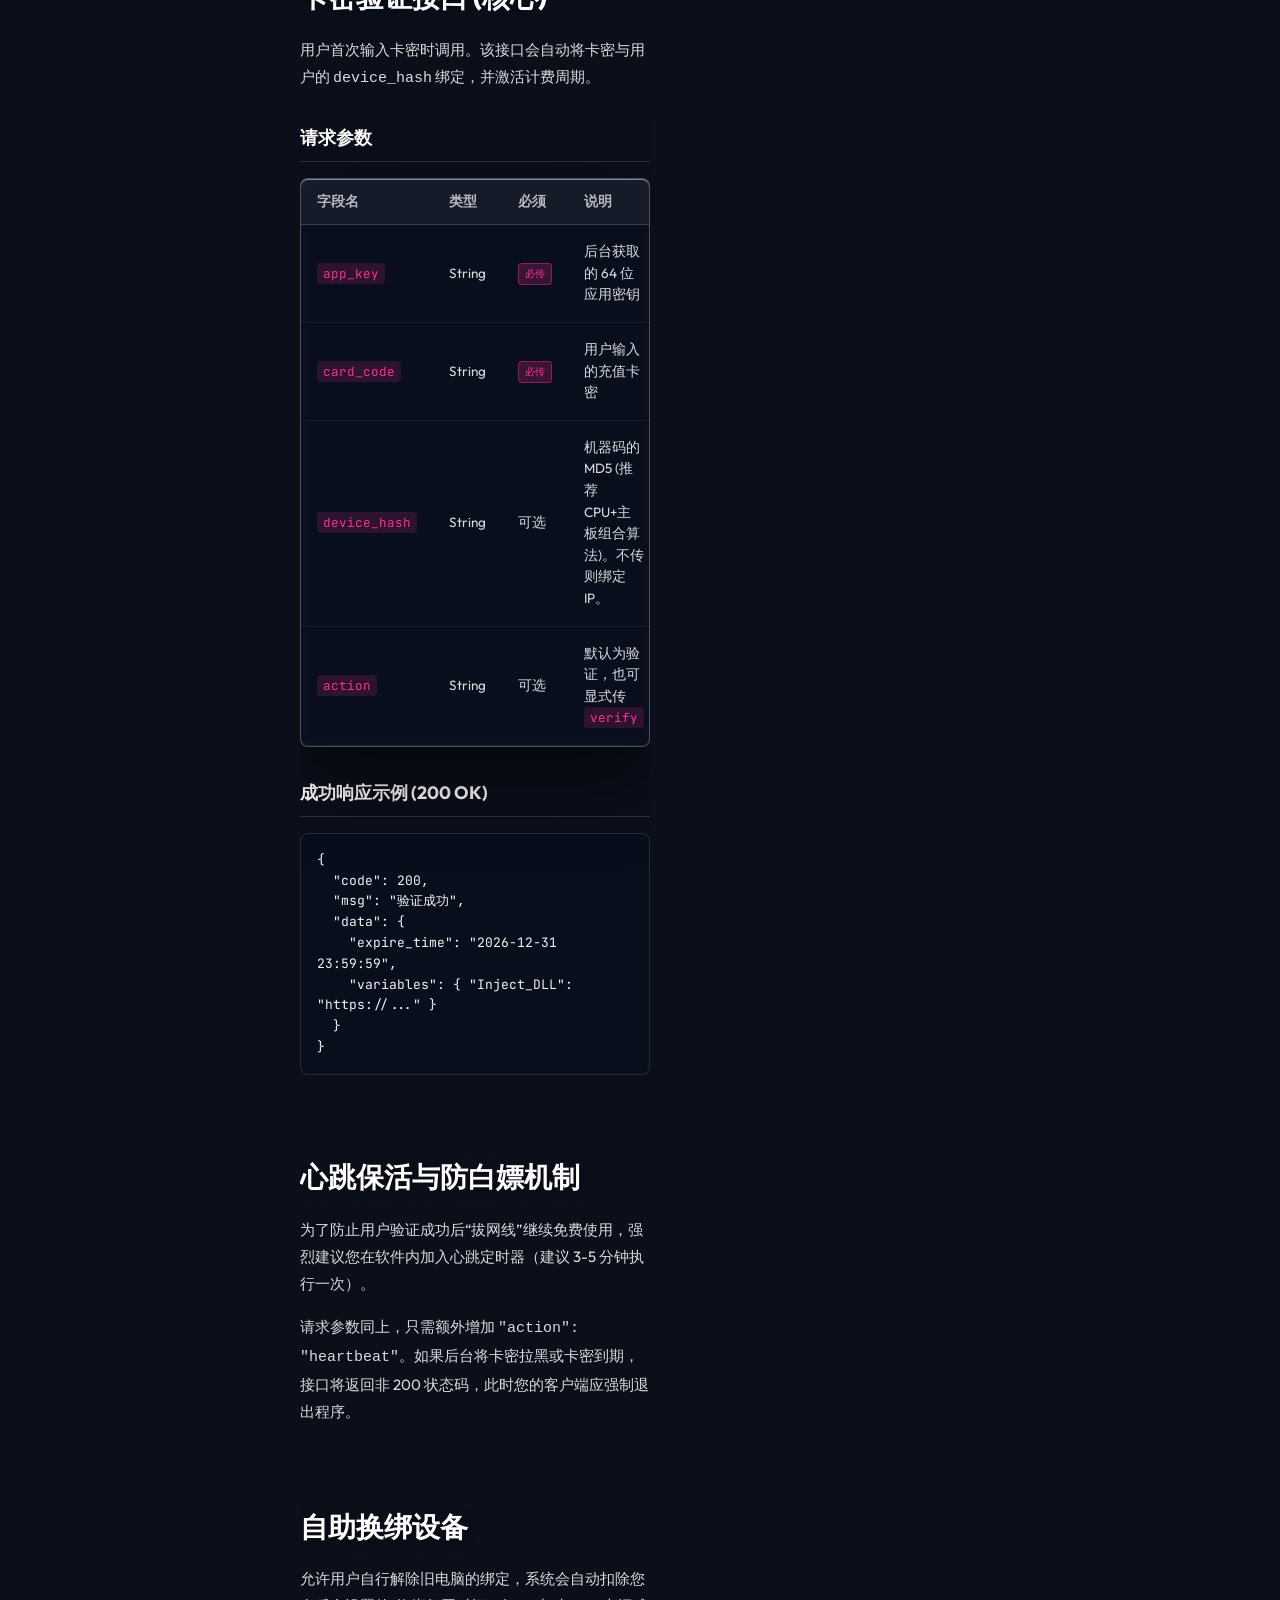
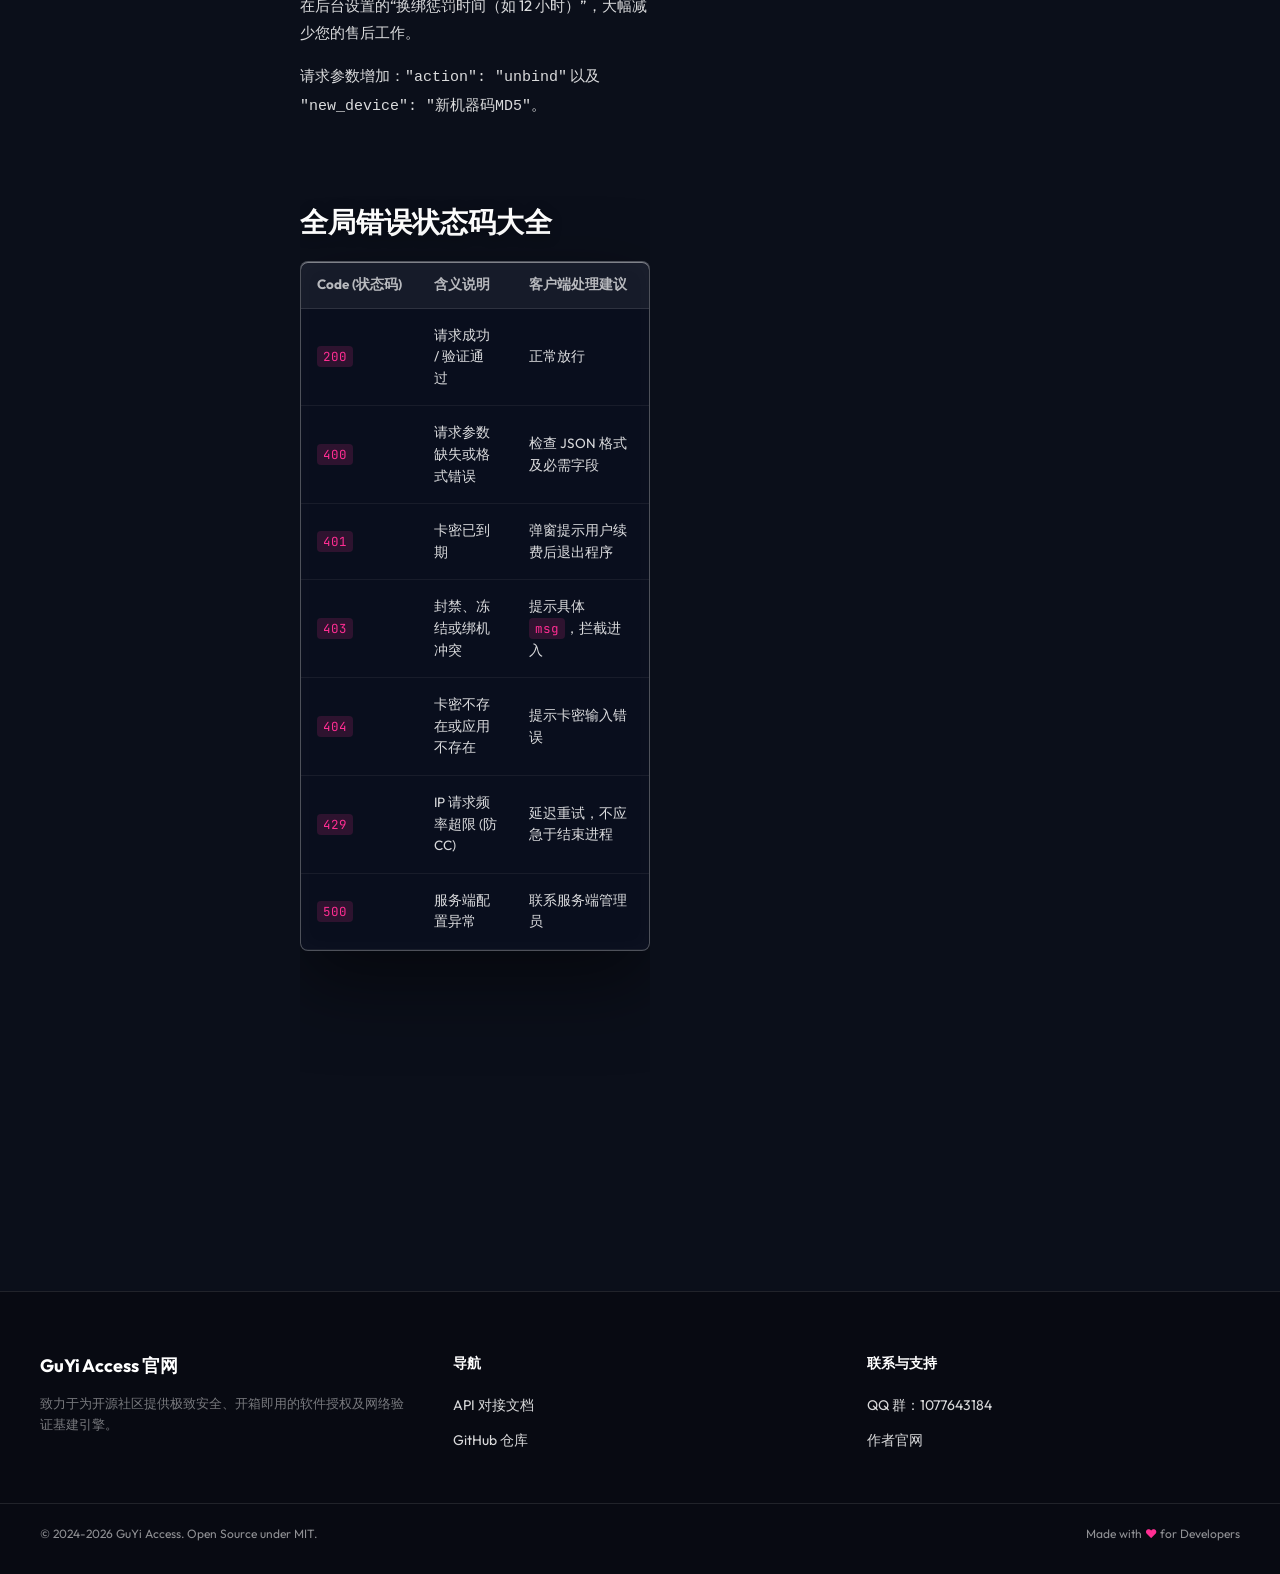
==== commit f37e2add: "Add files via upload" ====
--- a/docs.html
+++ b/docs.html
@@ -10,7 +10,7 @@
 <link rel="stylesheet" href="style.css">
 <script src="main.js" defer></script>
 <style>
-    /* 适配全局瀑布流动画背景，移除纯色背景覆盖 */
+    /* 适配全局视频动画背景，移除纯色背景覆盖 */
     .docs-page-header { 
         padding: 120px 40px 40px; 
         text-align: center; 
@@ -25,21 +25,8 @@
 </head>
 <body>
 
-<!-- 注入同款动态瀑布流背景与覆盖遮罩，由 main.js 自动填充图片并激活运行 -->
-<div class="anime-bg" id="anime-bg" aria-hidden="true">
-    <div class="waterfall-column"><div class="scroll-track">
-        <div class="image-group" id="col1-g1"></div><div class="image-group" id="col1-g2"></div>
-    </div></div>
-    <div class="waterfall-column"><div class="scroll-track">
-        <div class="image-group" id="col2-g1"></div><div class="image-group" id="col2-g2"></div>
-    </div></div>
-    <div class="waterfall-column"><div class="scroll-track">
-        <div class="image-group" id="col3-g1"></div><div class="image-group" id="col3-g2"></div>
-    </div></div>
-    <div class="waterfall-column"><div class="scroll-track">
-        <div class="image-group" id="col4-g1"></div><div class="image-group" id="col4-g2"></div>
-    </div></div>
-</div>
+<!-- 注入全局动态视频背景与覆盖遮罩 -->
+<video class="anime-bg" id="anime-bg" autoplay loop muted playsinline aria-hidden="true"></video>
 <div class="bg-overlay"></div>
 
 <header class="navbar scrolled" id="navbar">
--- a/style.css
+++ b/style.css
@@ -45,29 +45,21 @@
     min-height: 100vh; 
 }
 
-.anime-bg { position: fixed; inset: 0; display: flex; gap: 1rem; pointer-events: none; z-index: 0; transform: rotate(-15deg) scale(1.55) translate(var(--mouse-x,0px), var(--mouse-y,0px)); transition: transform .1s ease-out; }
-.waterfall-column { flex: 1; overflow: hidden; }
-.scroll-track { display: flex; flex-direction: column; animation: scrollDown 110s linear infinite; }
-.waterfall-column:nth-child(2) .scroll-track { animation-name: scrollUp; animation-duration: 116s; }
-.waterfall-column:nth-child(3) .scroll-track { animation-name: scrollDown; animation-duration: 121s; }
-.waterfall-column:nth-child(4) .scroll-track { animation-name: scrollUp; animation-duration: 127s; }
-.image-group { display: flex; flex-direction: column; gap: 1rem; }
-
-/* 【已恢复PC原样】还原PC端原本的图片排版属性 */
-.anime-bg img { 
-    width: 100%; 
-    height: auto; 
-    border-radius: .5rem; 
-    display: block; 
-    background: rgba(255, 255, 255, 0.02); 
-    min-height: 300px; /* 恢复PC端原有的高度限制 */
-    opacity: 0; 
-    transition: opacity 1.2s cubic-bezier(0.4, 0, 0.2, 1); 
-} 
-.anime-bg img.loaded { opacity: 0.45; background: transparent; }
+/* 全局动态视频背景 */
+.anime-bg {
+    position: fixed;
+    top: 0;
+    left: 0;
+    width: 100vw;
+    height: 100vh;
+    object-fit: cover;
+    pointer-events: none;
+    z-index: 0;
+    opacity: 0.6; /* 稍微压暗视频以防止抢走文字焦点 */
+}
+
+/* 遮罩优化，配合视频背景进行调和 */
 .bg-overlay { position: fixed; inset: 0; z-index: 1; pointer-events: none; background: linear-gradient(135deg, rgba(5,5,15,.35) 0%, rgba(10,5,20,.25) 50%, rgba(5,10,20,.35) 100%); }
-@keyframes scrollDown { 0%{transform:translateY(0)} 100%{transform:translateY(-50%)} }
-@keyframes scrollUp   { 0%{transform:translateY(-50%)} 100%{transform:translateY(0)} }
 
 /* 导航栏空气化改造 */
 .navbar { 
@@ -304,25 +296,4 @@
     .qq-banner{flex-direction:column;} 
     .code-panel{height:500px;margin:0 -20px;border-radius:0;} 
     .f-bottom{flex-direction:column;align-items:center;gap:16px;}
-
-    /* 移动端缩放优化与两列瀑布流限制 */
-    .anime-bg { 
-        gap: .5rem; 
-        transform: rotate(-15deg) scale(1.35); 
-        transition: none; 
-    } 
-
-    /* 📱 仅在移动端强制限制并裁切图片，防止任何压扁和变形 */
-    .anime-bg img { 
-        aspect-ratio: 400 / 560 !important; /* 强制锁定比例 */
-        object-fit: cover !important;        /* 超出部分自裁剪，禁止物理压缩 */
-        min-height: auto !important;         /* 覆盖PC端的最小高度限制 */
-    } 
-
-    /* 在移动端将后两列彻底隐藏以换取单列宽度 */
-    .anime-bg .waterfall-column:nth-child(3), 
-    .anime-bg .waterfall-column:nth-child(4) { 
-        display: none !important; 
-    } 
-    .image-group { gap: .5rem; }
-}
+}
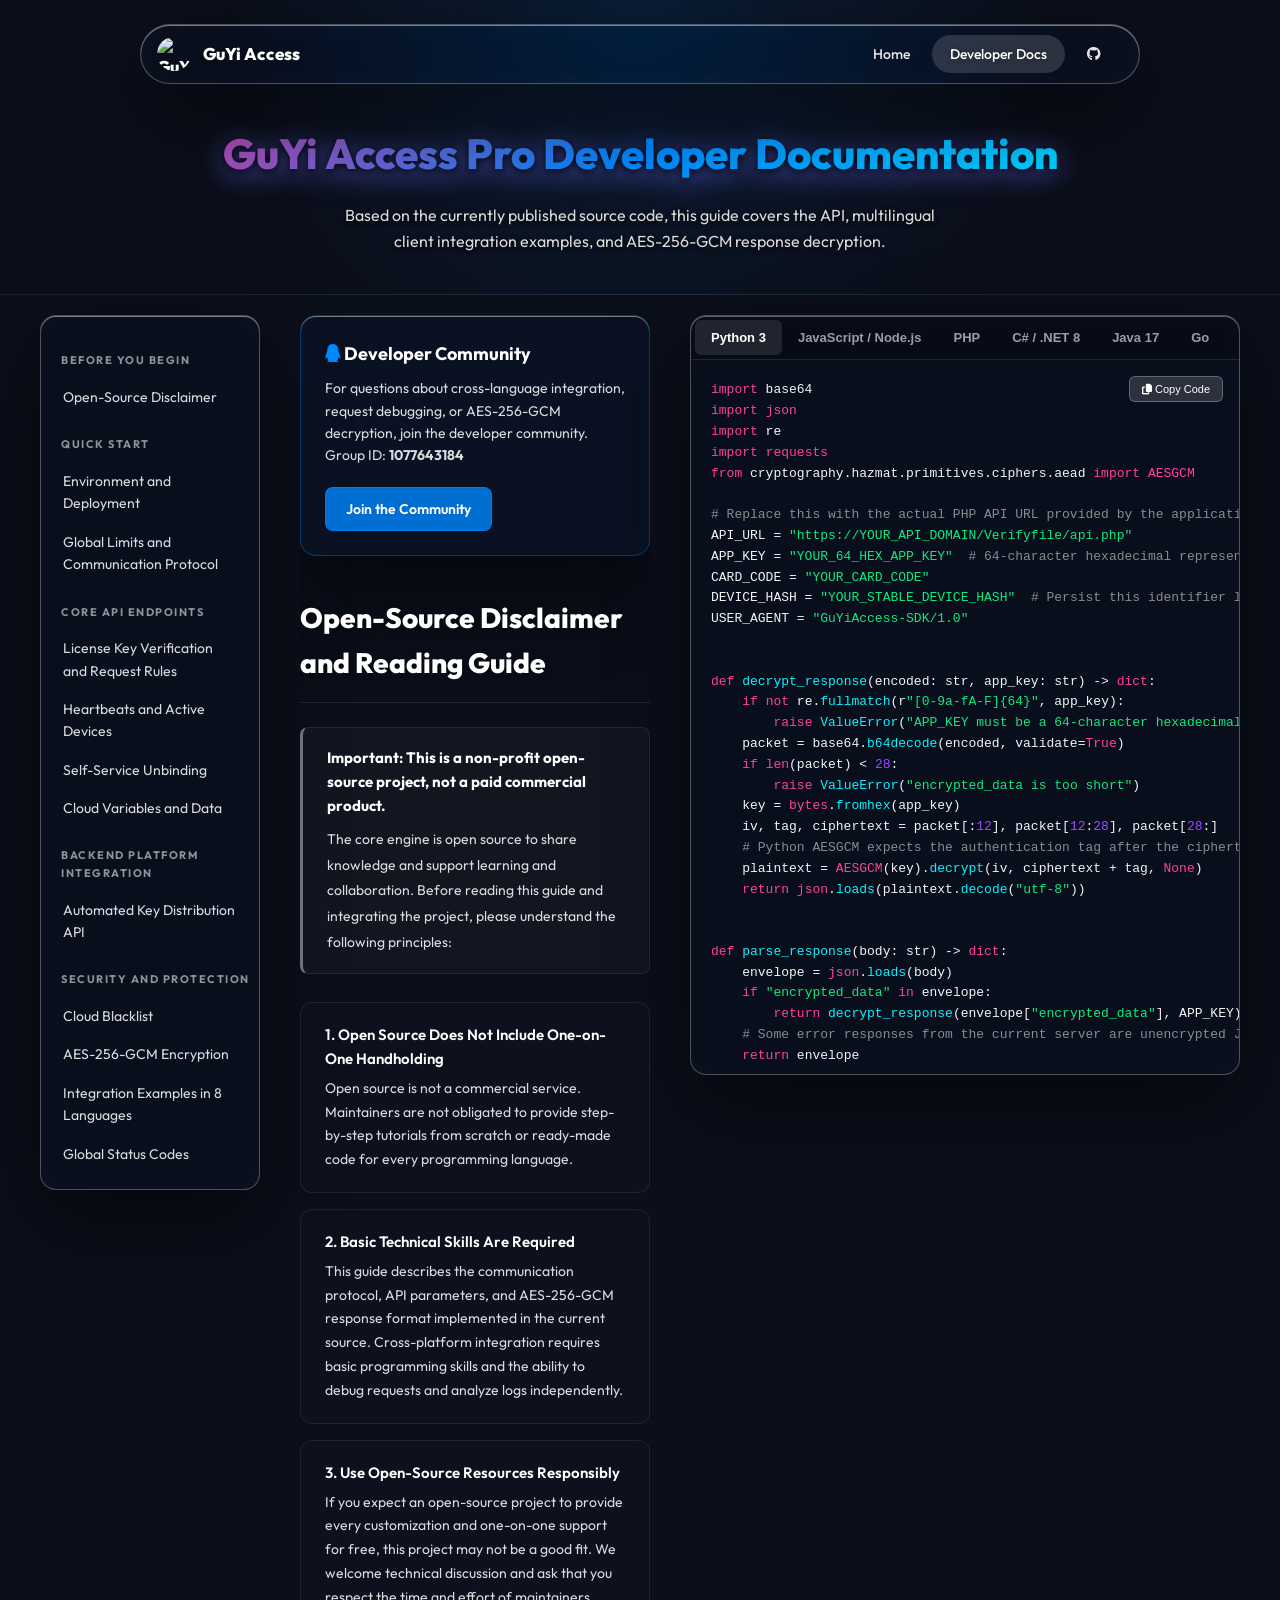
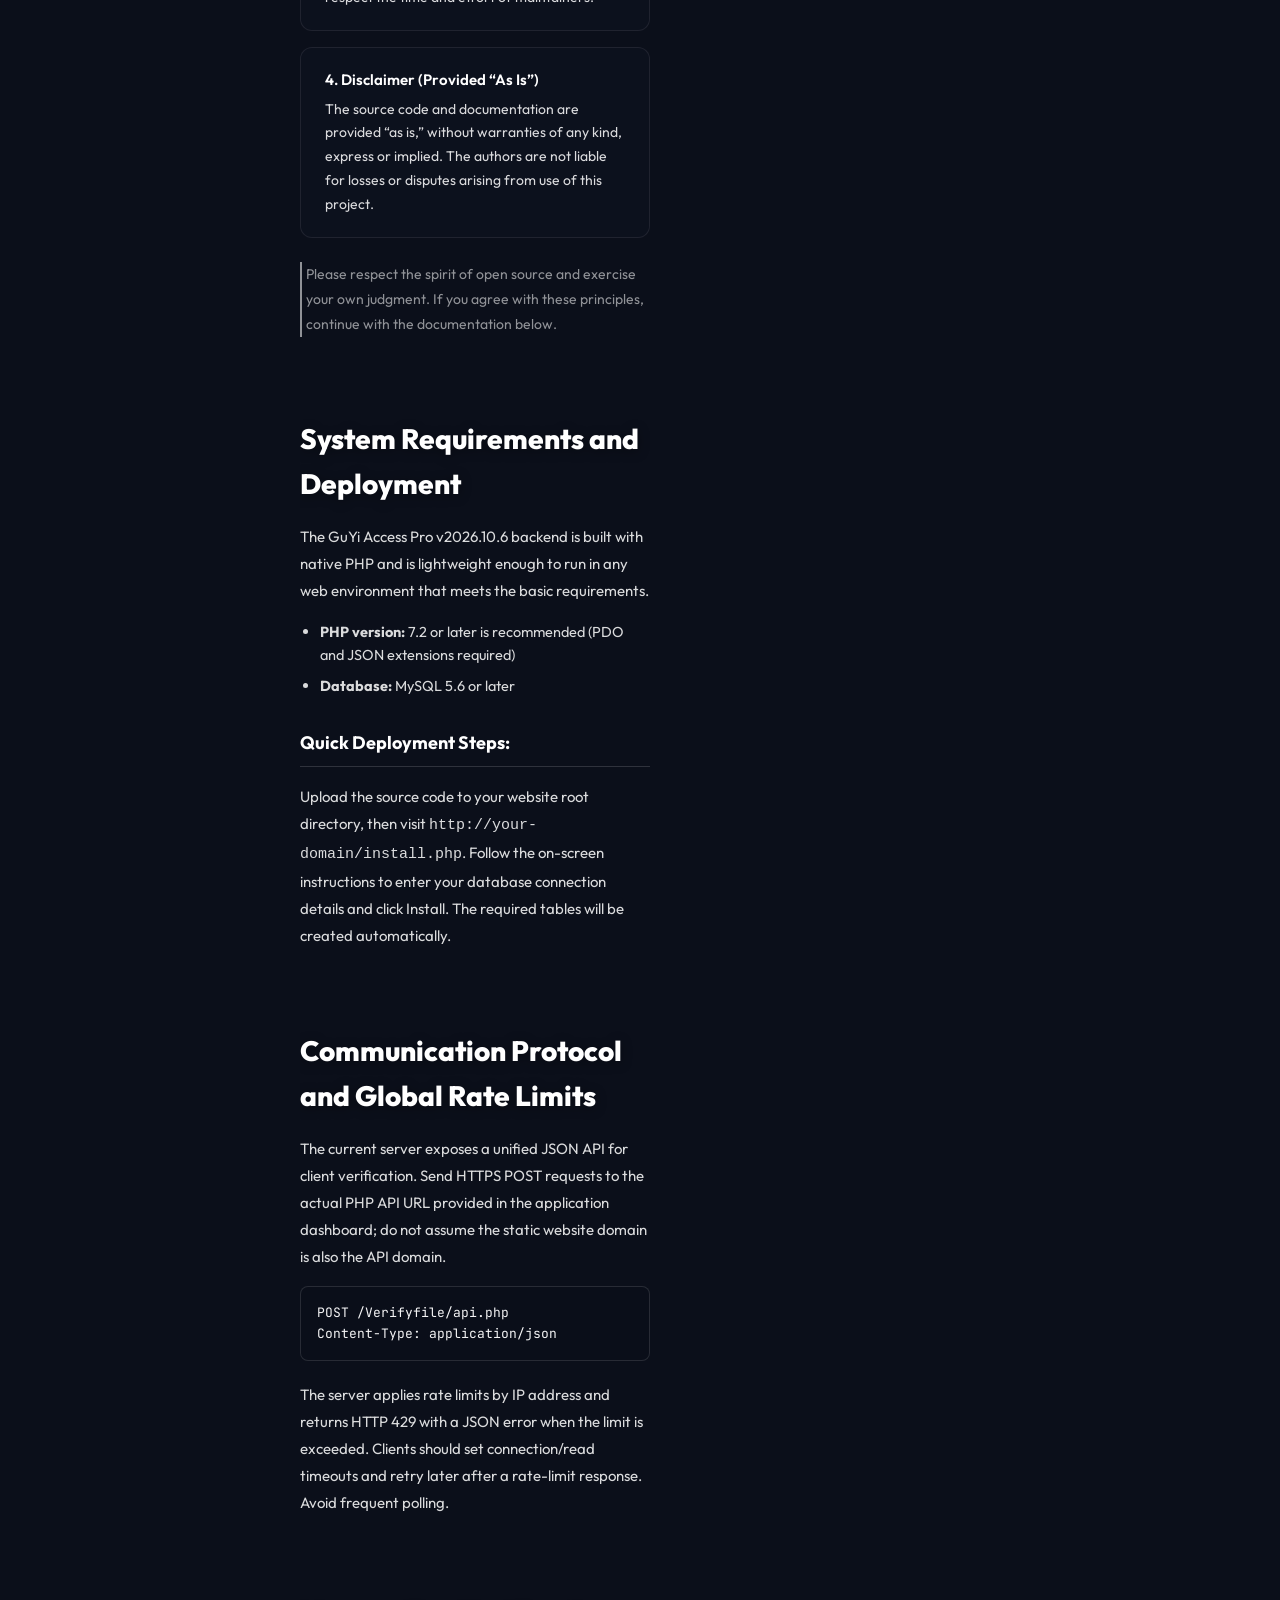
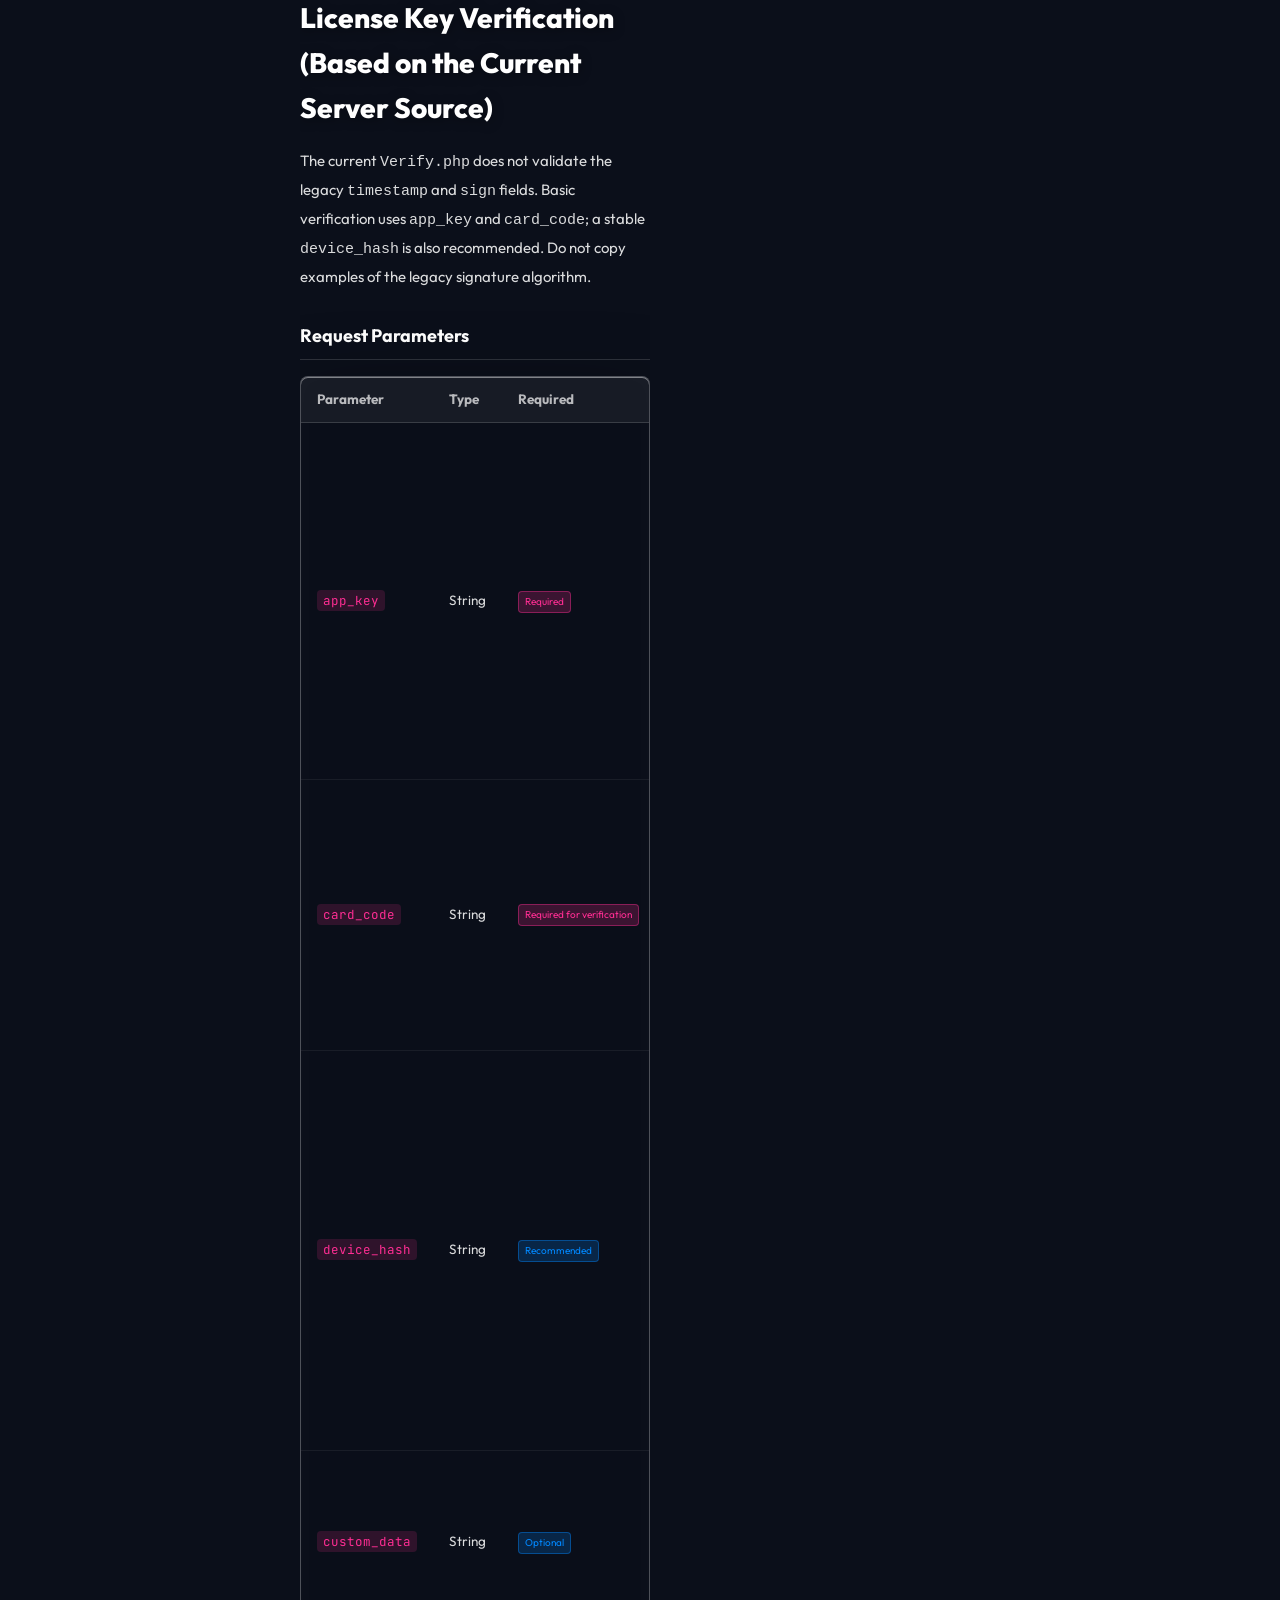
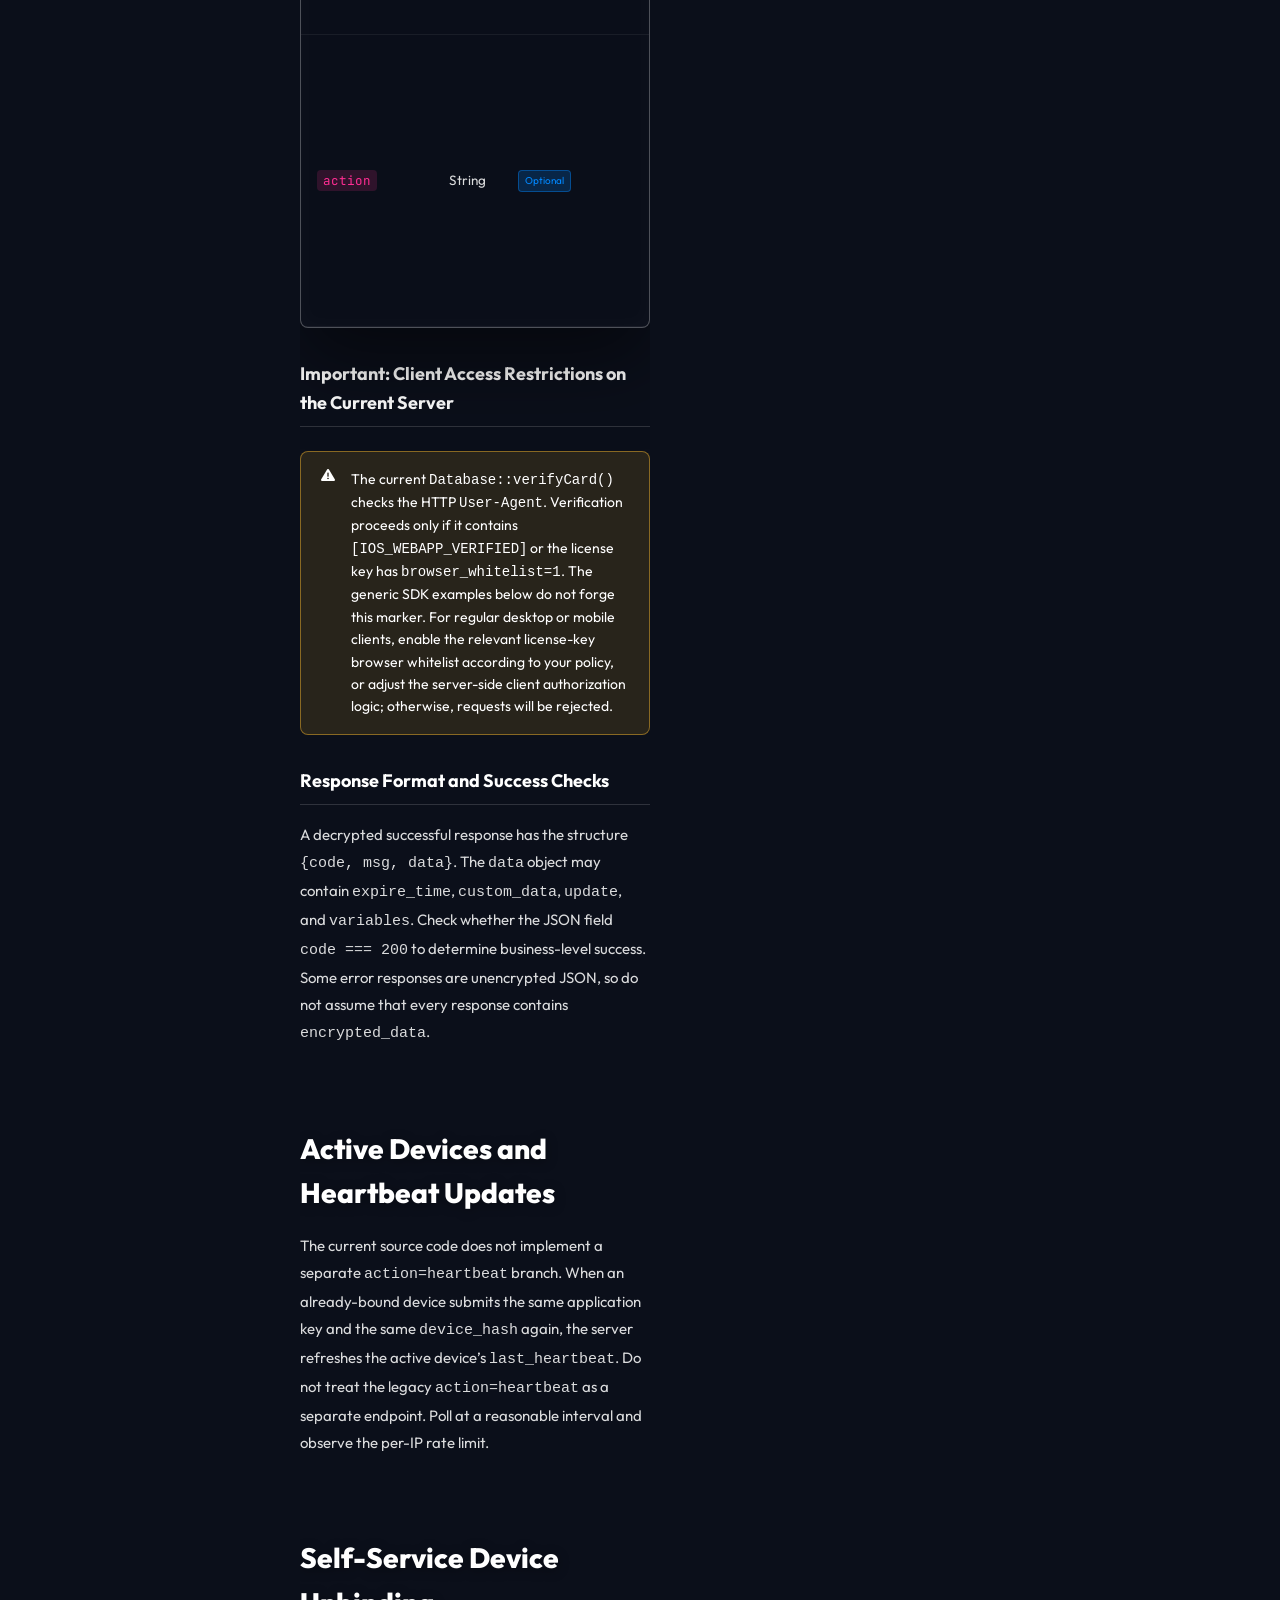
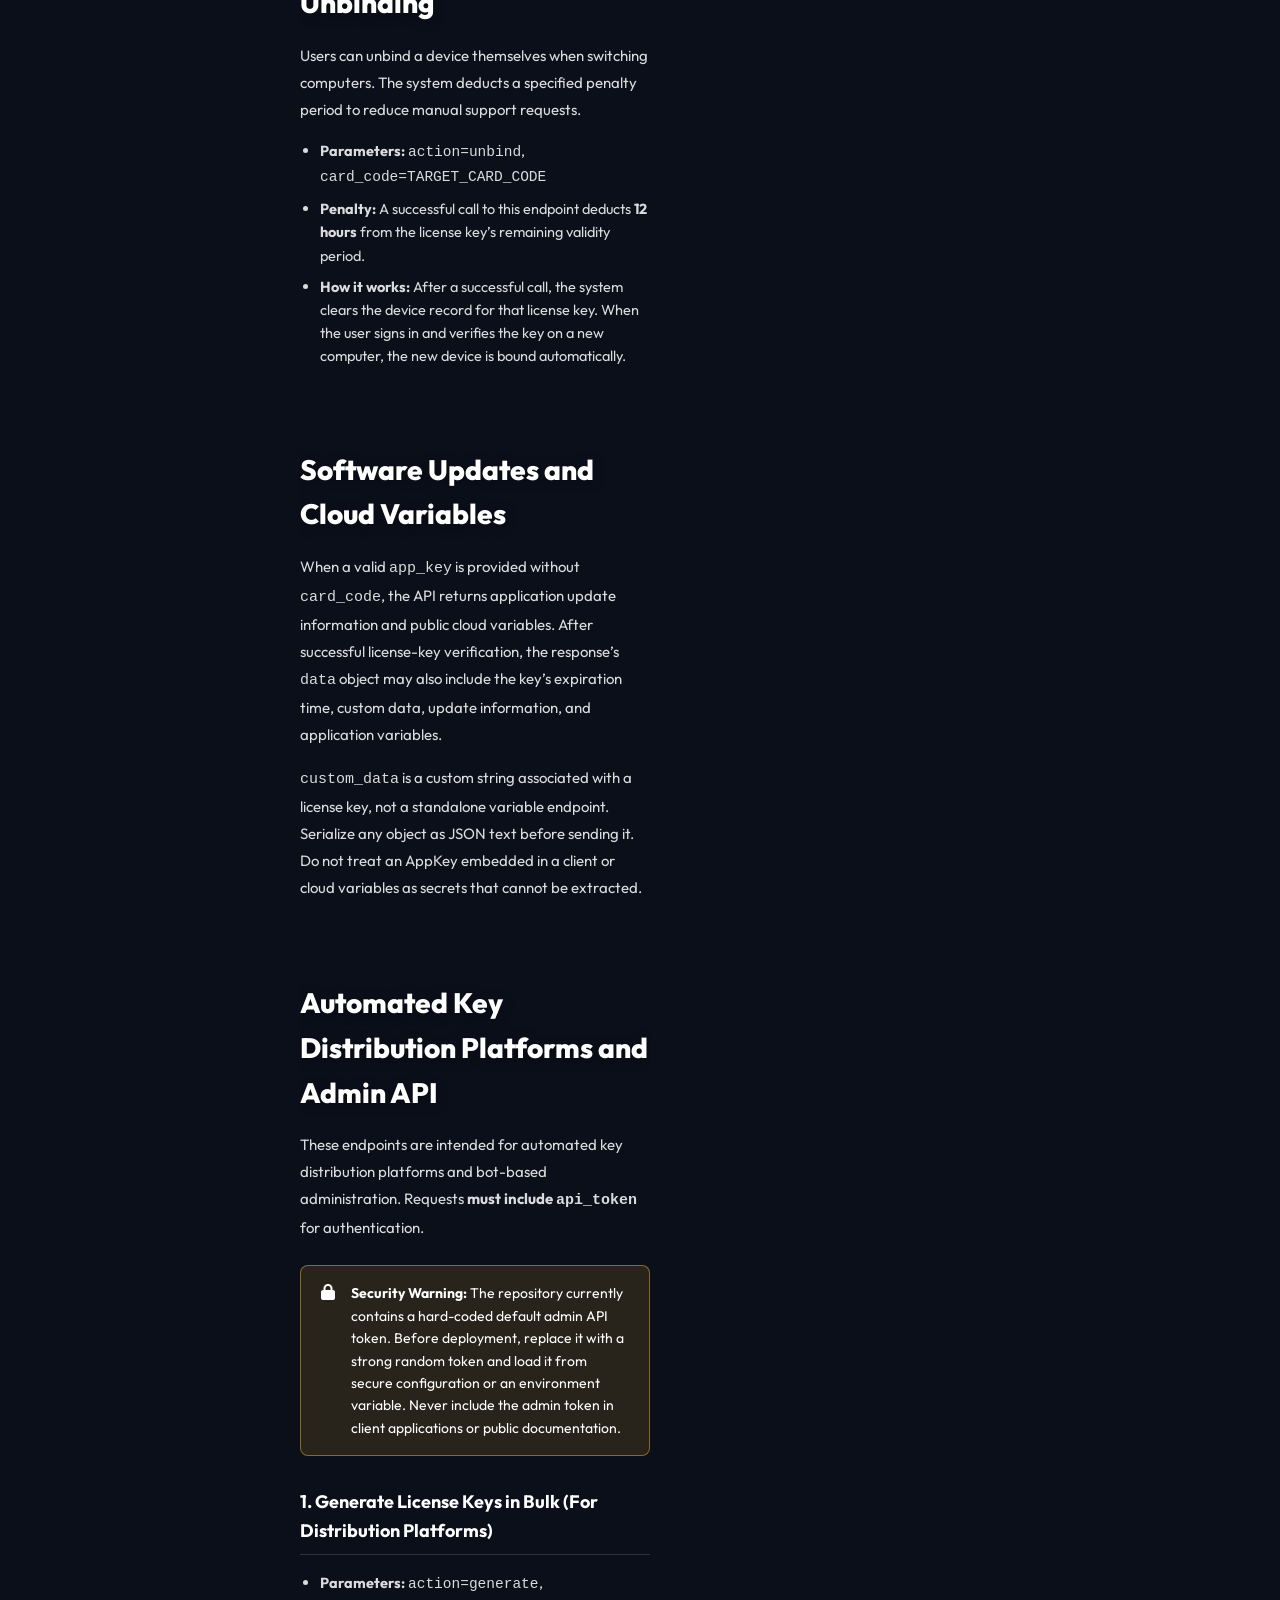
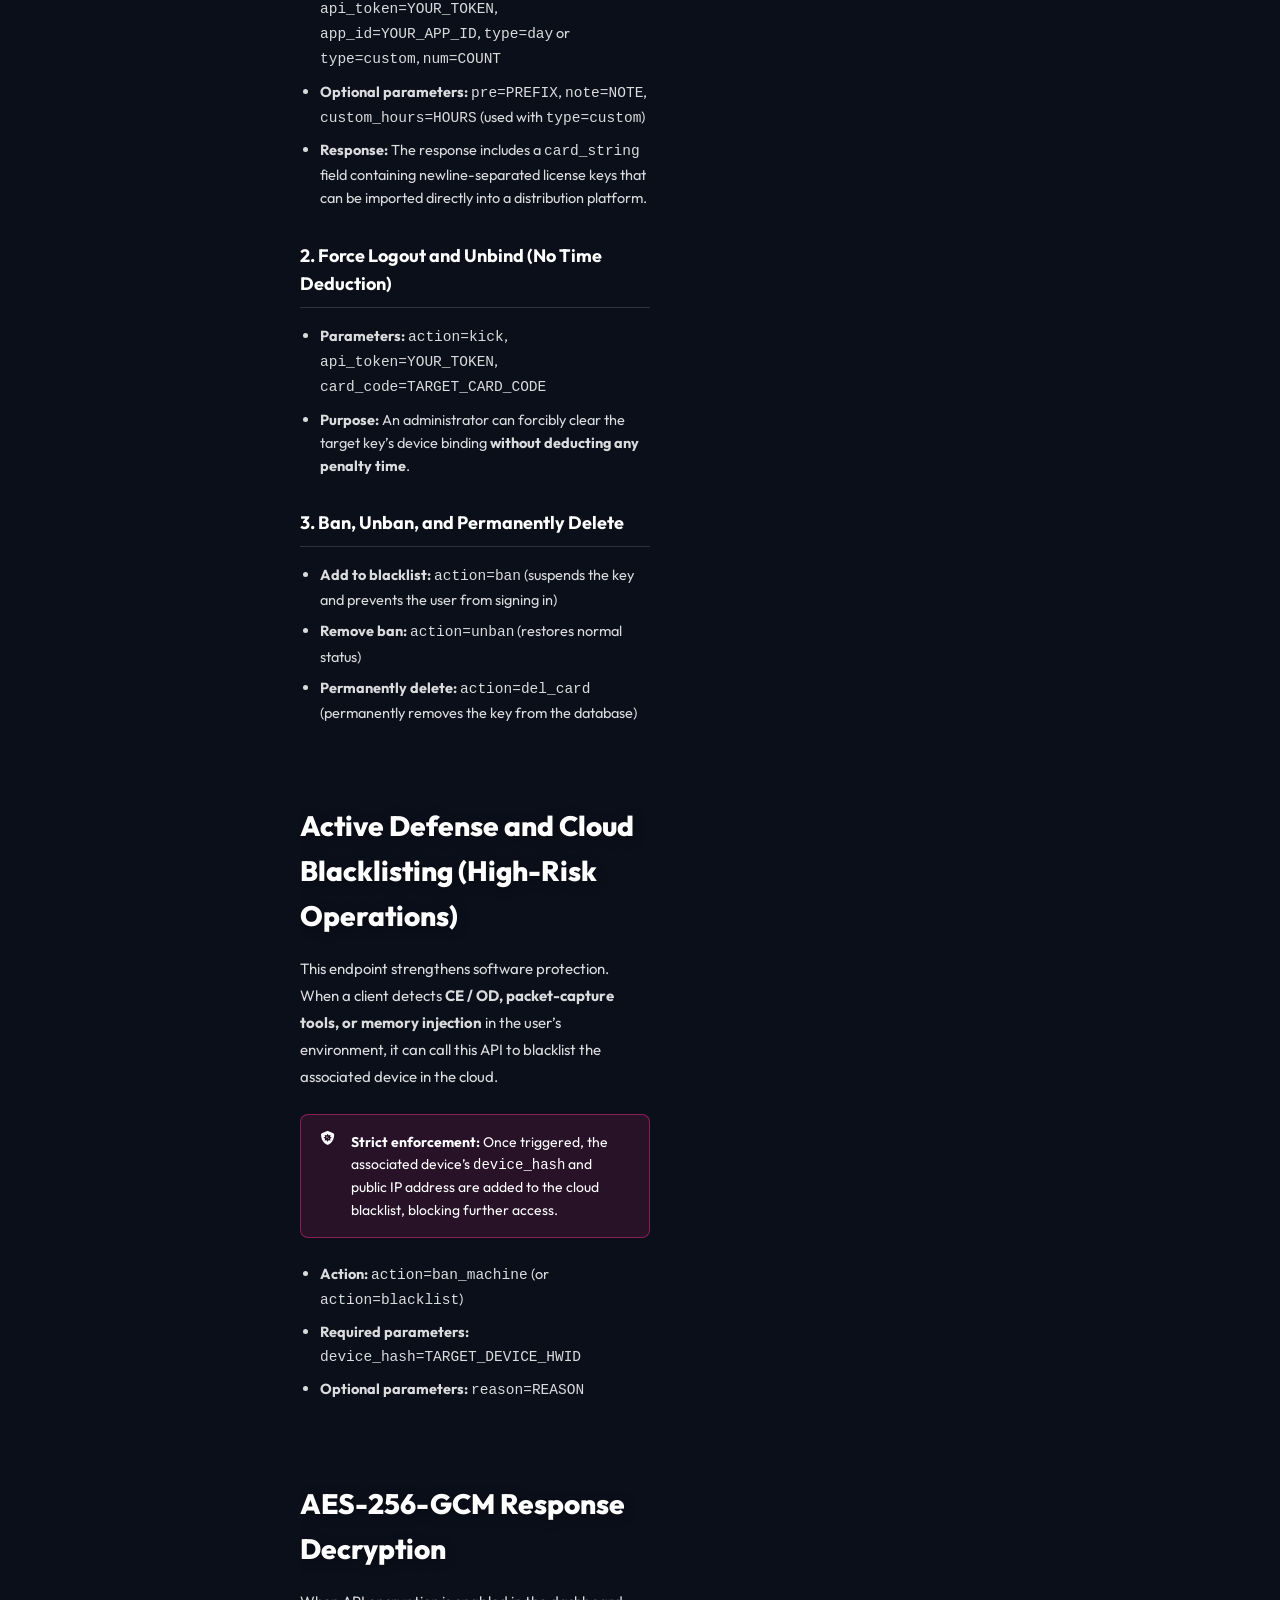
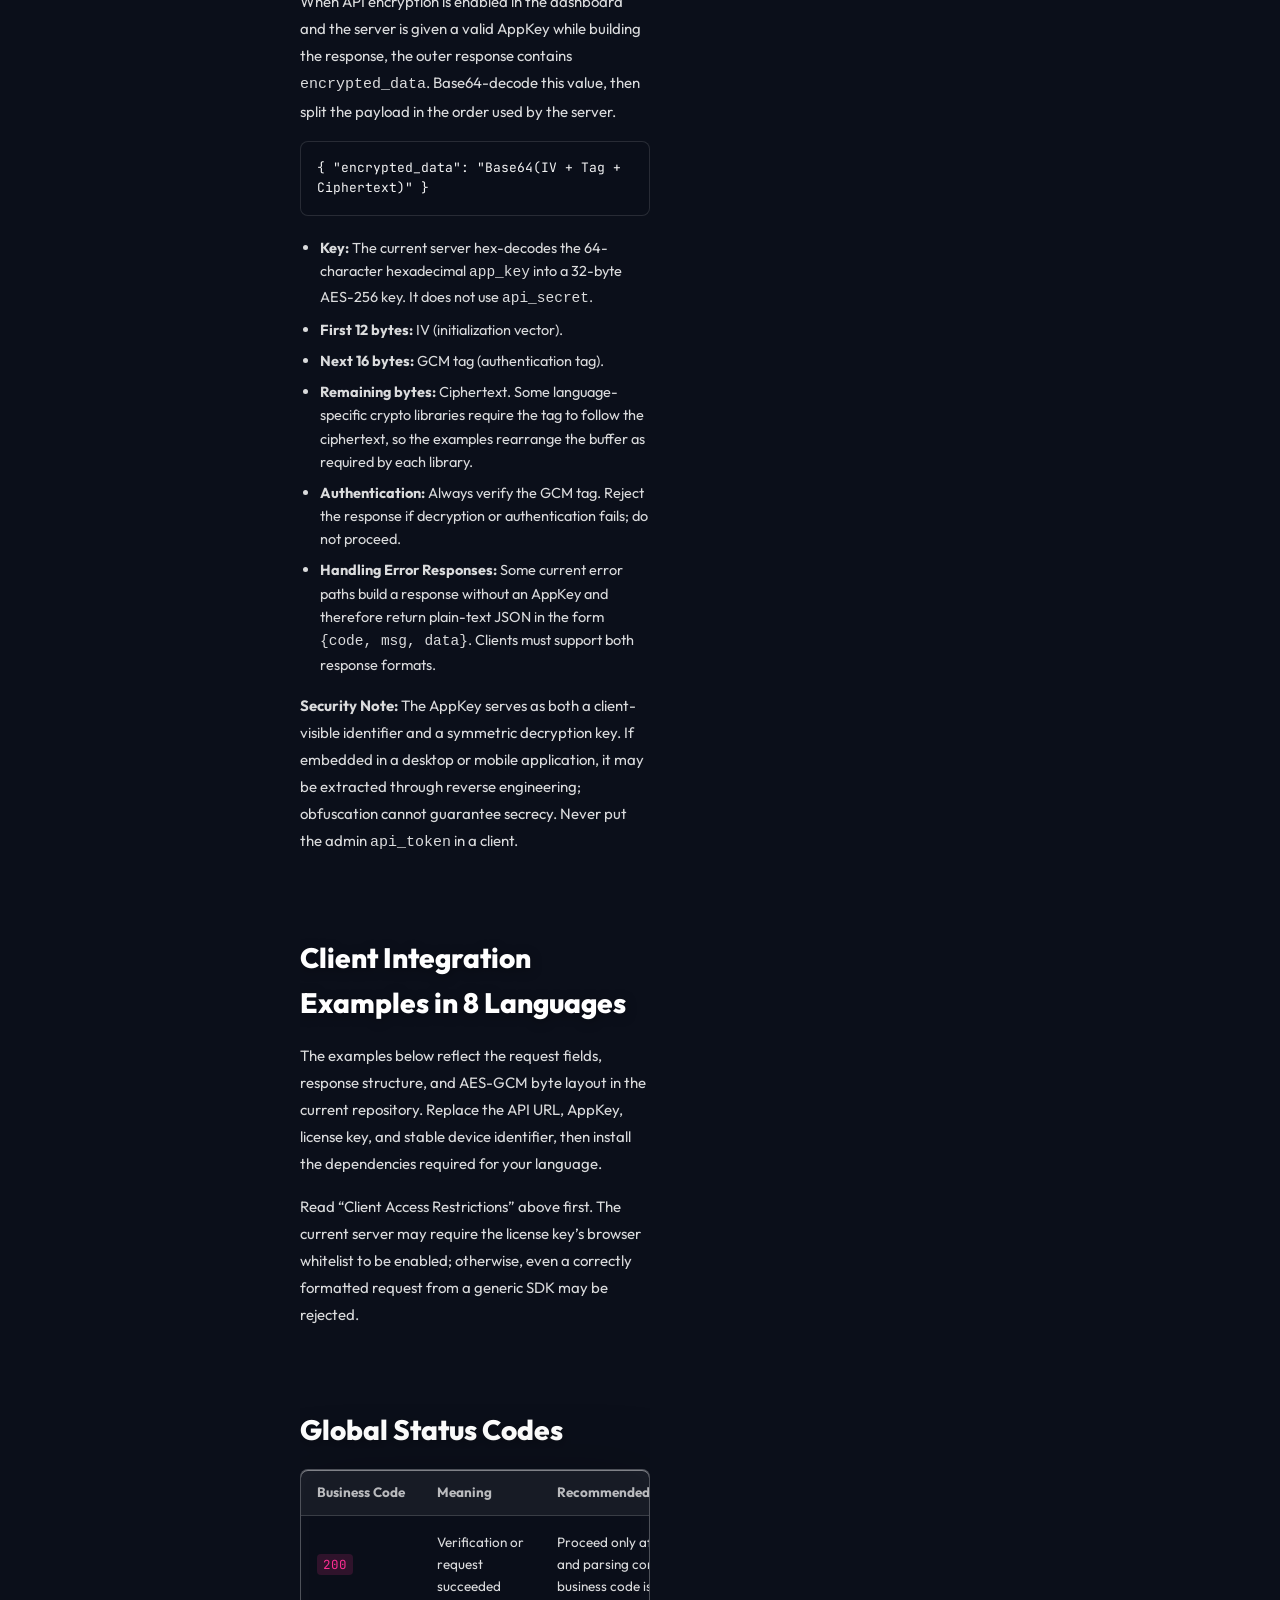
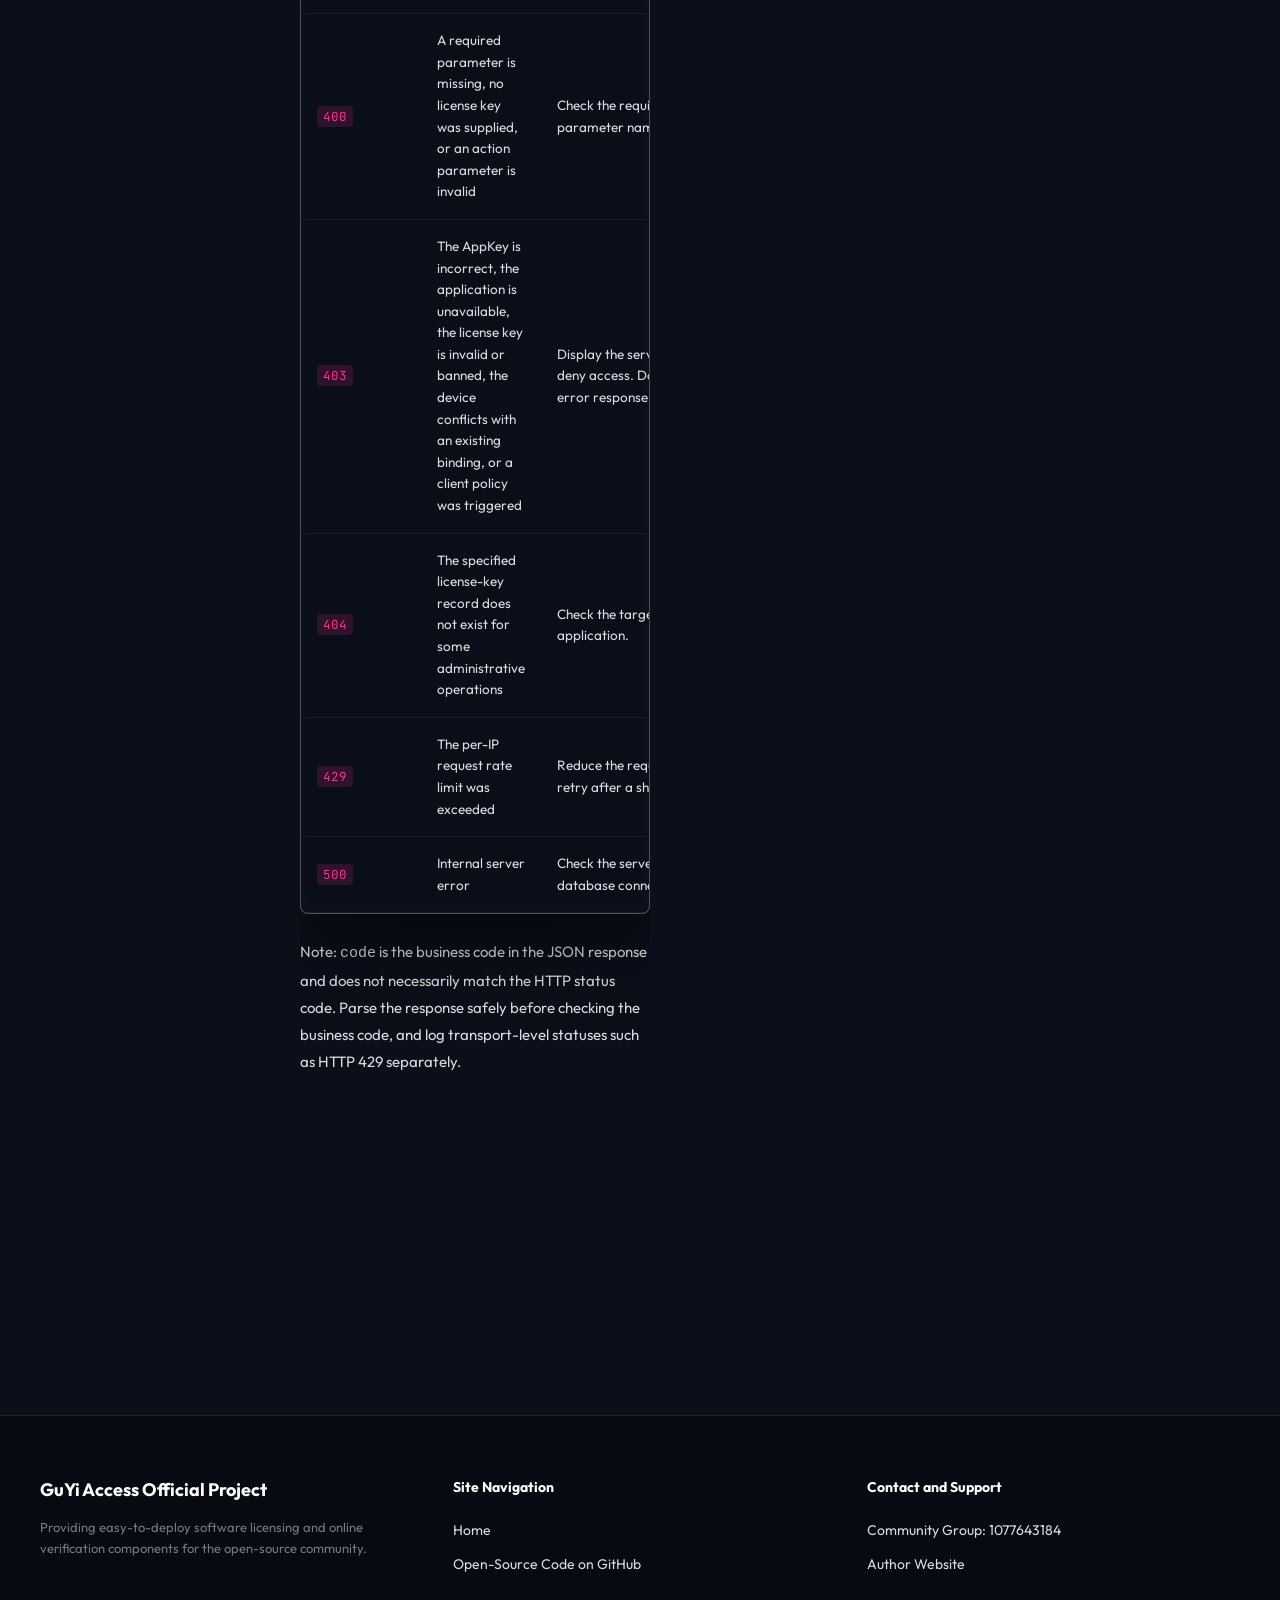
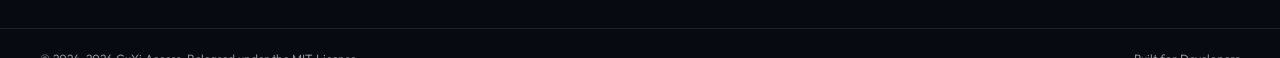
==== commit 82ead399: "Add files via upload" ====
--- a/docs.html
+++ b/docs.html
@@ -1,162 +1,30 @@
 <!DOCTYPE html>
 <html lang="zh-CN">
 <head>
-<meta charset="UTF-8">
-<meta name="viewport" content="width=device-width, initial-scale=1.0, maximum-scale=1.0, user-scalable=no, viewport-fit=cover">
-<title>开发文档 - GuYi Access 网络验证</title>
-<link rel="icon" href="http://q.qlogo.cn/headimg_dl?dst_uin=156440000&spec=640&img_type=jpg" type="image/png">
-<link href="https://cdnjs.cloudflare.com/ajax/libs/font-awesome/6.5.1/css/all.min.css" rel="stylesheet">
-<link href="https://fonts.googleapis.com/css2?family=JetBrains+Mono:wght@400;500;600&family=Outfit:wght@300;400;500;600;700;800;900&family=Inter:wght@400;500;600&display=swap" rel="stylesheet">
-<link rel="stylesheet" href="style.css">
-<script src="main.js" defer></script>
-<style>
-    /* 适配全局视频动画背景，移除纯色背景覆盖 */
-    .docs-page-header { 
-        padding: 120px 40px 40px; 
-        text-align: center; 
-        border-bottom: 1px solid rgba(255,255,255,0.08); 
-        background: radial-gradient(circle at top, rgba(0,136,255,0.12) 0%, transparent 60%); 
-        position: relative;
-        z-index: 2;
-    }
-    .docs-page-header h1 { font-size: 42px; font-weight: 800; margin-bottom: 16px; background: var(--gradient-primary); -webkit-background-clip: text; -webkit-text-fill-color: transparent; filter: drop-shadow(0 2px 4px rgba(0, 0, 0, 0.95)) drop-shadow(0 4px 12px rgba(99, 102, 241, 0.6)); }
-    .docs-page-header p { color: var(--text-secondary); font-size: 16px; max-width: 600px; margin: 0 auto; text-shadow: 0 2px 6px rgba(0, 0, 0, 0.95); }
-</style>
+    <meta charset="UTF-8">
+    <meta name="viewport" content="width=device-width, initial-scale=1.0, maximum-scale=1.0, user-scalable=no, viewport-fit=cover">
+    
+    <title>GuYi Access 开发文档｜API 接口、卡密验证与加密接入</title>
+    <meta name="description" content="GuYi Access 开发文档：了解卡密验证、在线心跳、设备解绑、API 参数、请求签名、AES-256-GCM 加密及 Python、C#、Go、PHP 客户端接入示例。">
+    <meta name="robots" content="index, follow, max-image-preview:large">
+    <meta name="author" content="GuYiovo">
+    <link rel="canonical" href="https://guyi-access-wed.pages.dev/docs.html">
+    <meta property="og:type" content="article">
+    <meta property="og:site_name" content="GuYi Access">
+    <meta property="og:title" content="GuYi Access 开发文档｜API 接口、卡密验证与加密接入">
+    <meta property="og:description" content="查阅卡密验证、请求签名、AES-256-GCM 加密规范及多语言客户端接入示例。">
+    <meta property="og:url" content="https://guyi-access-wed.pages.dev/docs.html">
+    <meta property="og:image" content="https://guyi-access-wed.pages.dev/img/mockup-pc.png">
+    <meta property="og:image:alt" content="GuYi Access 软件界面展示">
+    <meta name="twitter:card" content="summary_large_image">
+    <meta name="twitter:title" content="GuYi Access 开发文档｜API 接口、卡密验证与加密接入">
+    <meta name="twitter:description" content="查看 GuYi Access API 接口、卡密验证、加密协议与客户端接入文档。">
+    <meta name="twitter:image" content="https://guyi-access-wed.pages.dev/img/mockup-pc.png">
+
+    <!-- 加载原有文档渲染脚本。 -->
+    <script src="js/docs.js" defer></script>
 </head>
 <body>
-
-<!-- 注入全局动态视频背景与覆盖遮罩 -->
-<video class="anime-bg" id="anime-bg" autoplay loop muted playsinline aria-hidden="true"></video>
-<div class="bg-overlay"></div>
-
-<header class="navbar scrolled" id="navbar">
-    <nav class="nav-container">
-        <a href="index.html" class="nav-brand"><img src="http://q.qlogo.cn/headimg_dl?dst_uin=156440000&spec=640&img_type=jpg" alt="Logo">GuYi Access</a>
-        <div class="nav-links">
-            <a href="index.html">返回首页</a>
-            <a href="#" class="active">对接文档</a>
-            <a href="https://github.com/GuYiovo/GuYi-Access" target="_blank"><i class="fab fa-github"></i></a>
-        </div>
-    </nav>
-</header>
-
-<div class="docs-page-header">
-    <h1>GuYi Access 开发者中心</h1>
-    <p>完整的 API 接口文档、SDK 接入指南以及安全加密通信协议说明。</p>
-</div>
-
-<main>
-    <section class="section docs-section-bg" style="padding-top: 20px;">
-        <div class="container docs-wrapper">
-            <aside class="docs-nav reveal">
-                <div class="docs-nav-group">快速开始</div>
-                <a href="#setup" class="active">环境要求与部署</a>
-                <a href="#protocol">通信协议与鉴权</a>
-                <div class="docs-nav-group">核心接口 (API)</div>
-                <a href="#verify">卡密验证 (核心)</a>
-                <a href="#heartbeat">心跳保活与防多开</a>
-                <a href="#unbind">自助换绑设备</a>
-                <a href="#vars">云端变量与公告</a>
-                <div class="docs-nav-group">进阶与安全</div>
-                <a href="#crypto">AES-256-GCM 加密</a>
-                <a href="#error-codes">错误状态码大全</a>
-            </aside>
-
-            <article class="docs-content">
-                <div class="qq-banner reveal" id="contact">
-                    <div>
-                        <h3><i class="fab fa-qq" style="color:#0088FF"></i> 官方技术交流群</h3>
-                        <p>如果您在对接过程中遇到任何加密算法、跨语言调用的问题，欢迎加群交流。群号：<strong>1077643184</strong></p>
-                    </div>
-                    <a href="https://qm.qq.com/q/X3suYdjWAA" target="_blank" class="qq-btn">一键加群</a>
-                </div>
-
-                <div class="doc-block reveal" id="setup">
-                    <h2>环境要求与部署教程</h2>
-                    <p>GuYi Access 的服务端基于原生 PHP 开发，轻量且高效。您只需要一台基础的 Web 服务器即可完美运行。</p>
-                    <ul><li><strong>PHP 版本：</strong> 建议 ≥ 7.2 (需开启 PDO 和 JSON 扩展)</li><li><strong>数据库：</strong> MySQL 5.6+</li></ul>
-                    <h3>一键安装步骤：</h3>
-                    <p>将源码上传至网站根目录后，直接访问 <code>http://您的域名/install.php</code>，跟随图形化界面填写数据库账号密码，点击安装即可自动完成数据库表的创建。</p>
-                </div>
-
-                <div class="doc-block reveal" id="protocol">
-                    <h2>通信协议与全局鉴权机制</h2>
-                    <p>为了保障极高的防破解能力，GuYi Access 采用 <strong>单点路由 (Single Endpoint)</strong> 设计。所有的请求均发送至同一个地址，通过 <code>action</code> 字段区分业务逻辑。</p>
-                    <div class="inline-code"><span class="k">POST</span> /Verifyfile/api.php<br>Content-Type: application/json</div>
-                    <h3>关于 AppKey 核心鉴权</h3>
-                    <p>每一个请求都必须在 JSON 体中携带 <code>app_key</code> 参数。这是您在后台创建应用时生成的 64 位十六进制字符串。它**既是应用的唯一标识，也是 AES 响应加密的 32 字节核心解密密钥**。</p>
-                    <div class="alert alert-warn"><i class="fas fa-triangle-exclamation"></i><div><strong>防逆向警告：</strong>请勿在客户端中明文拼接 AppKey！建议通过内存动态解密获取，或使用 VMP/天盾 等加壳工具保护您的主程序。</div></div>
-                </div>
-
-                <div class="doc-block reveal" id="verify">
-                    <h2>卡密验证接口 (核心)</h2>
-                    <p>用户首次输入卡密时调用。该接口会自动将卡密与用户的 <code>device_hash</code> 绑定，并激活计费周期。</p>
-                    <h3>请求参数</h3>
-                    <div class="table-wrapper">
-                        <table>
-                            <thead><tr><th>字段名</th><th>类型</th><th>必须</th><th>说明</th></tr></thead>
-                            <tbody>
-                                <tr><td><code>app_key</code></td><td>String</td><td><span class="tag-req">必传</span></td><td>后台获取的 64 位应用密钥</td></tr>
-                                <tr><td><code>card_code</code></td><td>String</td><td><span class="tag-req">必传</span></td><td>用户输入的充值卡密</td></tr>
-                                <tr><td><code>device_hash</code></td><td>String</td><td>可选</td><td>机器码的 MD5 (推荐 CPU+主板组合算法)。不传则绑定 IP。</td></tr>
-                                <tr><td><code>action</code></td><td>String</td><td>可选</td><td>默认为验证，也可显式传 <code>verify</code></td></tr>
-                            </tbody>
-                        </table>
-                    </div>
-                    <h3>成功响应示例 (200 OK)</h3>
-                    <div class="inline-code">{<br>&nbsp;&nbsp;<span class="s">"code"</span>: 200,<br>&nbsp;&nbsp;<span class="s">"msg"</span>: <span class="s">"验证成功"</span>,<br>&nbsp;&nbsp;<span class="s">"data"</span>: {<br>&nbsp;&nbsp;&nbsp;&nbsp;<span class="s">"expire_time"</span>: <span class="s">"2026-12-31 23:59:59"</span>,<br>&nbsp;&nbsp;&nbsp;&nbsp;<span class="s">"variables"</span>: { <span class="s">"Inject_DLL"</span>: <span class="s">"https://..."</span> }<br>&nbsp;&nbsp;}<br>}</div>
-                </div>
-
-                <div class="doc-block reveal" id="heartbeat">
-                    <h2>心跳保活与防白嫖机制</h2>
-                    <p>为了防止用户验证成功后“拔网线”继续免费使用，强烈建议您在软件内加入心跳定时器（建议 3-5 分钟执行一次）。</p>
-                    <p>请求参数同上，只需额外增加 <code>"action": "heartbeat"</code>。如果后台将卡密拉黑或卡密到期，接口将返回非 200 状态码，此时您的客户端应强制退出程序。</p>
-                </div>
-
-                <div class="doc-block reveal" id="unbind">
-                    <h2>自助换绑设备</h2>
-                    <p>允许用户自行解除旧电脑的绑定，系统会自动扣除您在后台设置的“换绑惩罚时间（如 12 小时）”，大幅减少您的售后工作。</p>
-                    <p>请求参数增加：<code>"action": "unbind"</code> 以及 <code>"new_device": "新机器码MD5"</code>。</p>
-                </div>
-
-                <div class="doc-block reveal" id="error-codes">
-                    <h2>全局错误状态码大全</h2>
-                    <div class="table-wrapper">
-                        <table>
-                            <thead><tr><th>Code (状态码)</th><th>含义说明</th><th>客户端处理建议</th></tr></thead>
-                            <tbody>
-                                <tr><td><code>200</code></td><td>请求成功 / 验证通过</td><td>正常放行</td></tr>
-                                <tr><td><code>400</code></td><td>请求参数缺失或格式错误</td><td>检查 JSON 格式及必需字段</td></tr>
-                                <tr><td><code>401</code></td><td>卡密已到期</td><td>弹窗提示用户续费后退出程序</td></tr>
-                                <tr><td><code>403</code></td><td>封禁、冻结或绑机冲突</td><td>提示具体 <code>msg</code>，拦截进入</td></tr>
-                                <tr><td><code>404</code></td><td>卡密不存在或应用不存在</td><td>提示卡密输入错误</td></tr>
-                                <tr><td><code>429</code></td><td>IP 请求频率超限 (防 CC)</td><td>延迟重试，不应急于结束进程</td></tr>
-                                <tr><td><code>500</code></td><td>服务端配置异常</td><td>联系服务端管理员</td></tr>
-                            </tbody>
-                        </table>
-                    </div>
-                </div>
-
-            </article>
-
-            <!-- 右侧的多语言代码演示面板 -->
-            <div class="code-panel reveal" id="code-panel">
-                <div class="code-panel-header"><div class="lang-list" id="lang-list"></div></div>
-                <div class="code-panel-body" id="code-body"><button class="copy-btn-abs" onclick="copyCurrentCode()"><i class="fas fa-copy"></i> 复制</button></div>
-            </div>
-        </div>
-    </section>
-</main>
-
-<footer>
-    <div class="f-grid">
-        <div><div style="color:#fff;font-size:18px;margin-bottom:12px;font-weight:bold;">GuYi Access 官网</div><p style="color:rgba(255,255,255,.45);font-size:13px;line-height:1.6;">致力于为开源社区提供极致安全、开箱即用的软件授权及网络验证基建引擎。</p></div>
-        <div class="f-links"><div class="f-title">导航</div><a href="docs.html">API 对接文档</a><a href="https://github.com/GuYiovo/GuYi-Access" target="_blank">GitHub 仓库</a></div>
-        <div class="f-links"><div class="f-title">联系与支持</div><a href="https://qm.qq.com/q/X3suYdjWAA" target="_blank">QQ 群：1077643184</a><a href="https://可爱.top/" target="_blank">作者官网</a></div>
-    </div>
-    <div class="f-bottom"><span>&copy; 2024-2026 GuYi Access. Open Source under MIT.</span><span>Made with <span style="color:var(--brand-pink)">♥</span> for Developers</span></div>
-</footer>
-
-<div class="toast" id="toast"><i class="fas fa-check-circle"></i> 代码已复制到剪贴板</div>
+    <!-- 页面样式、布局与内容均由 js/docs.js 动态渲染 -->
 </body>
 </html>
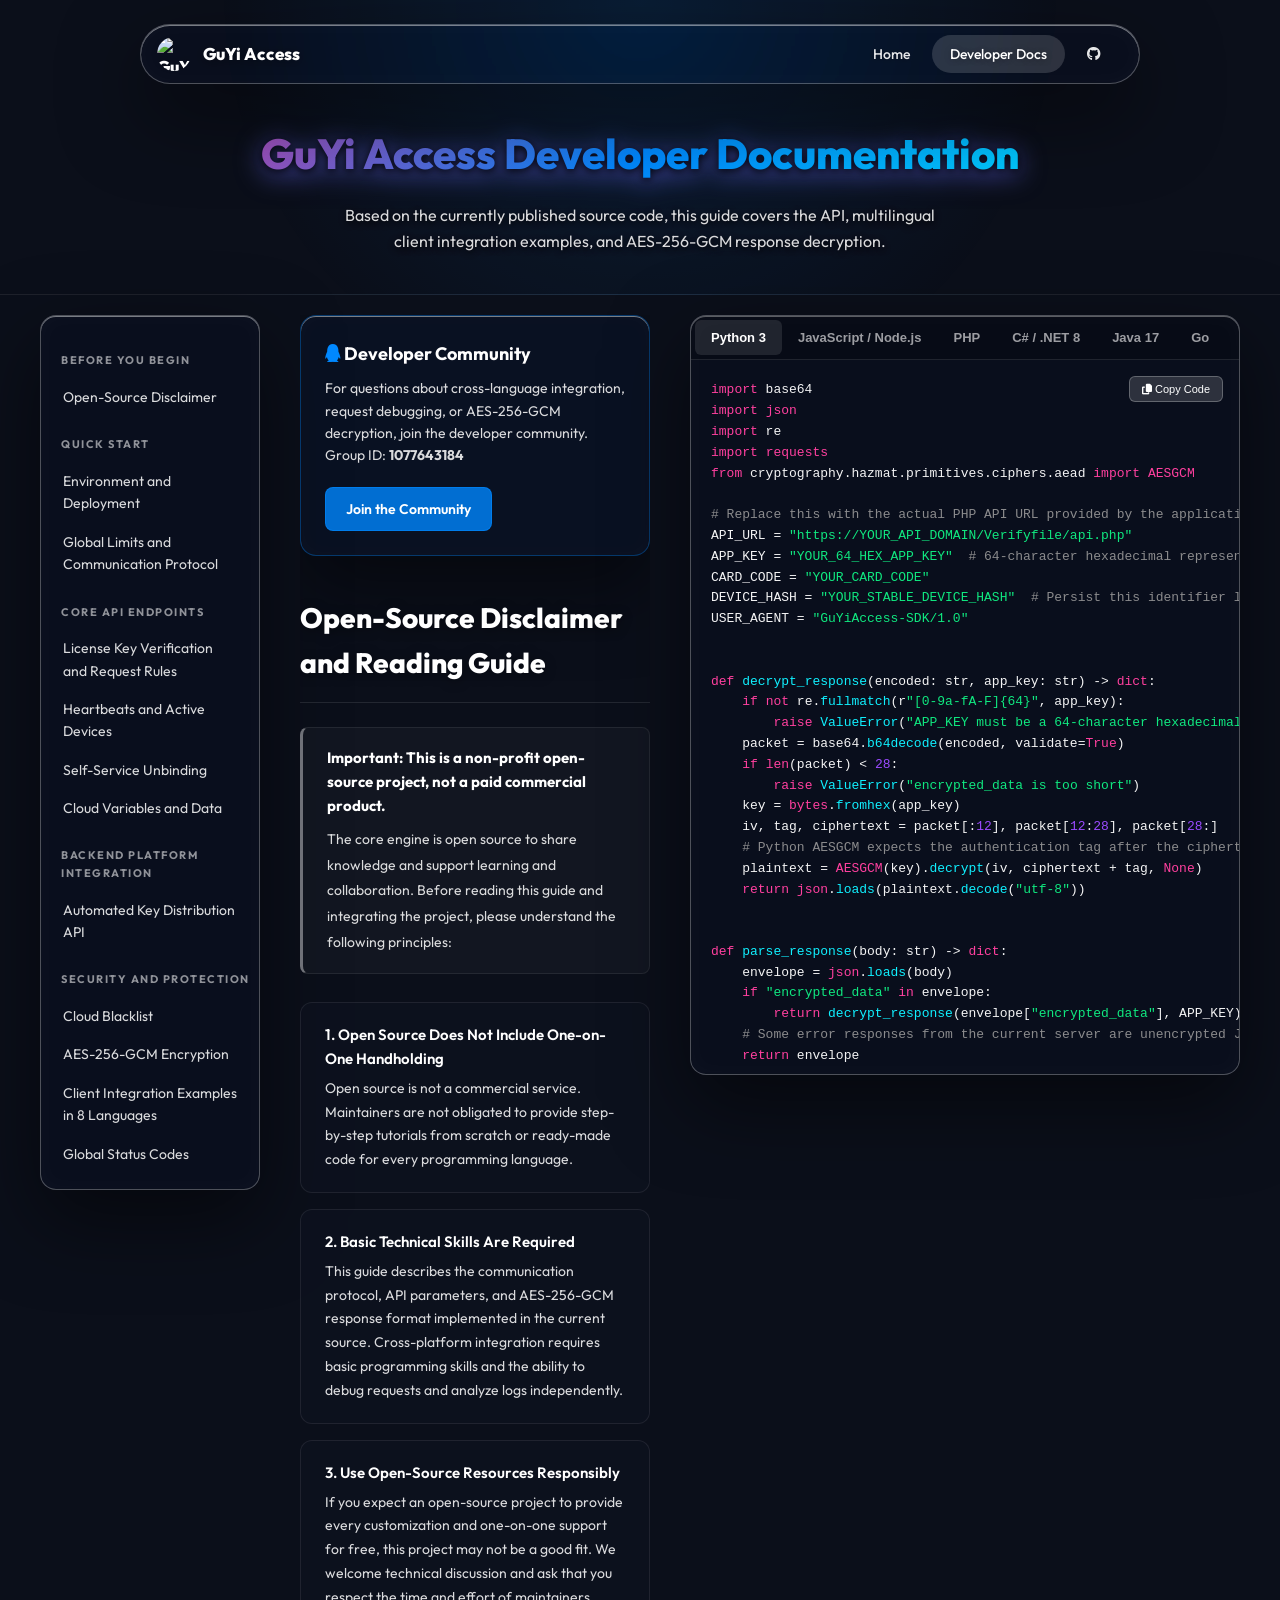
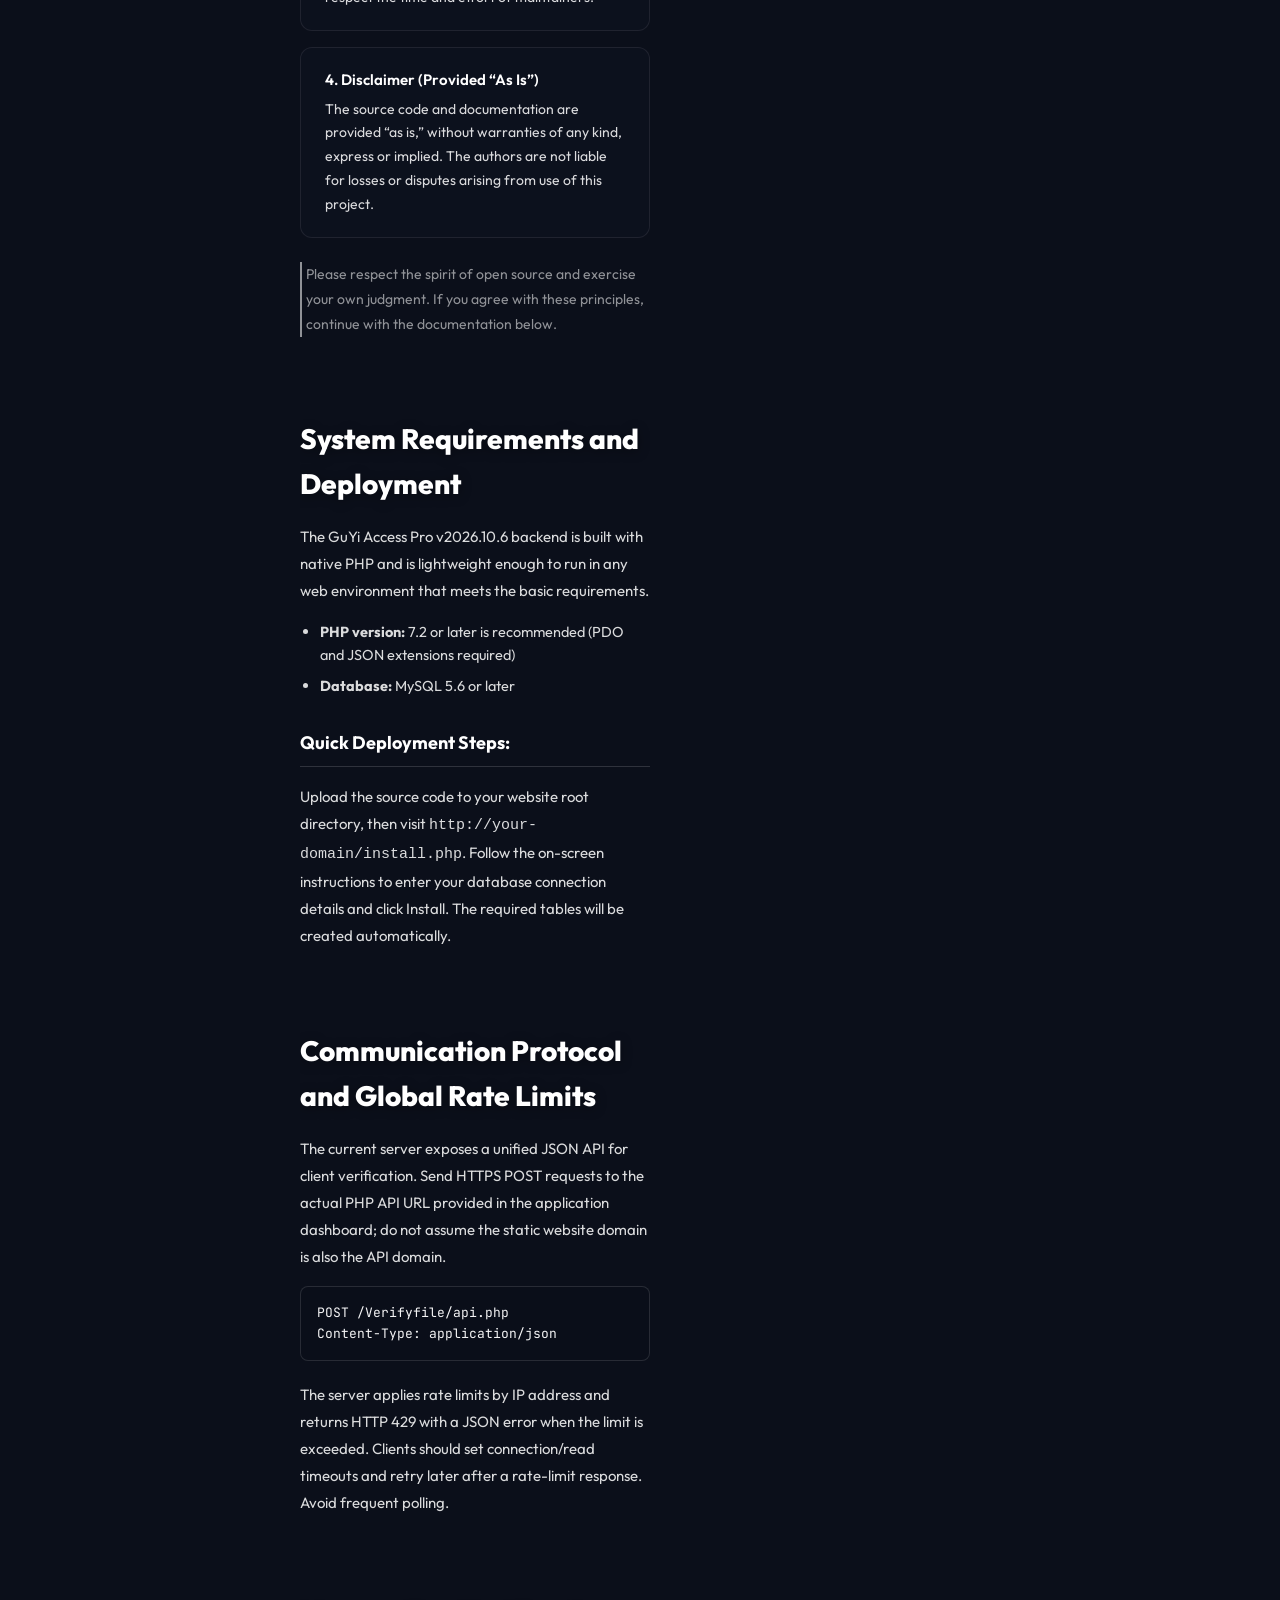
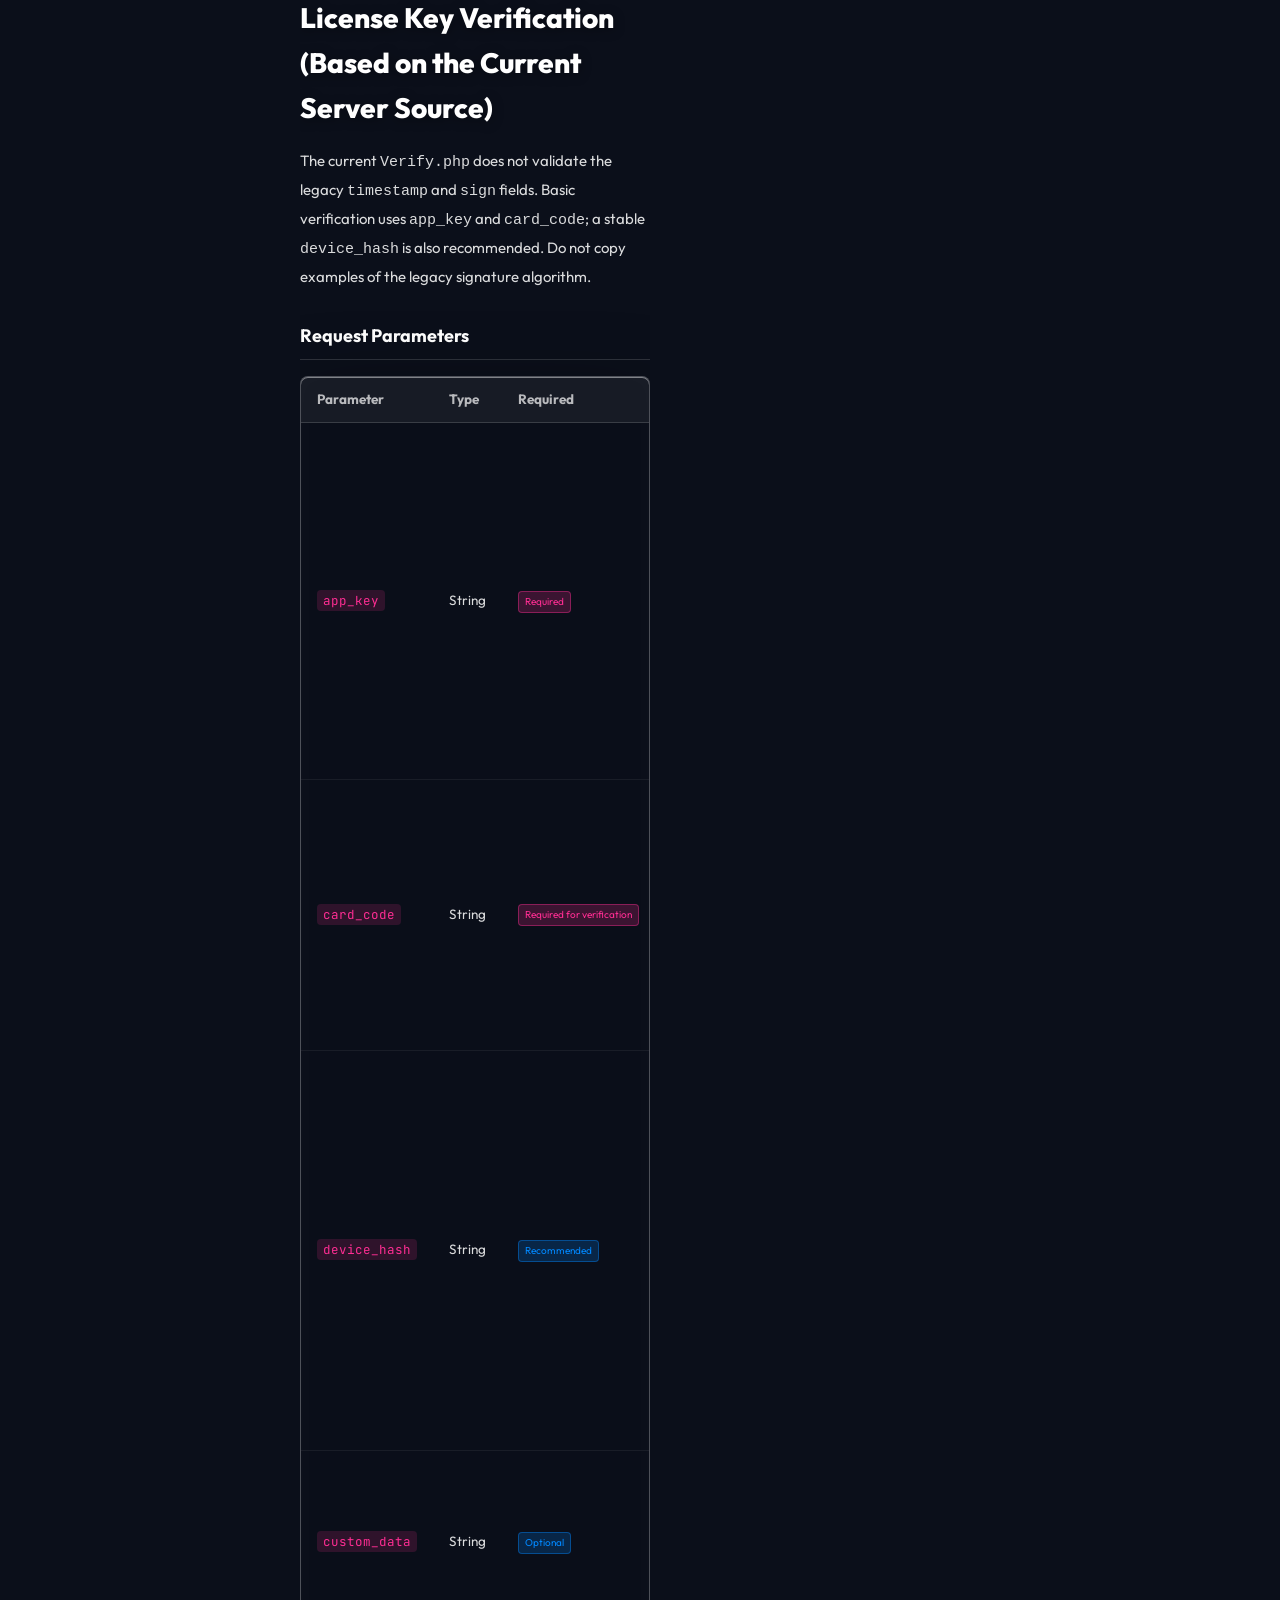
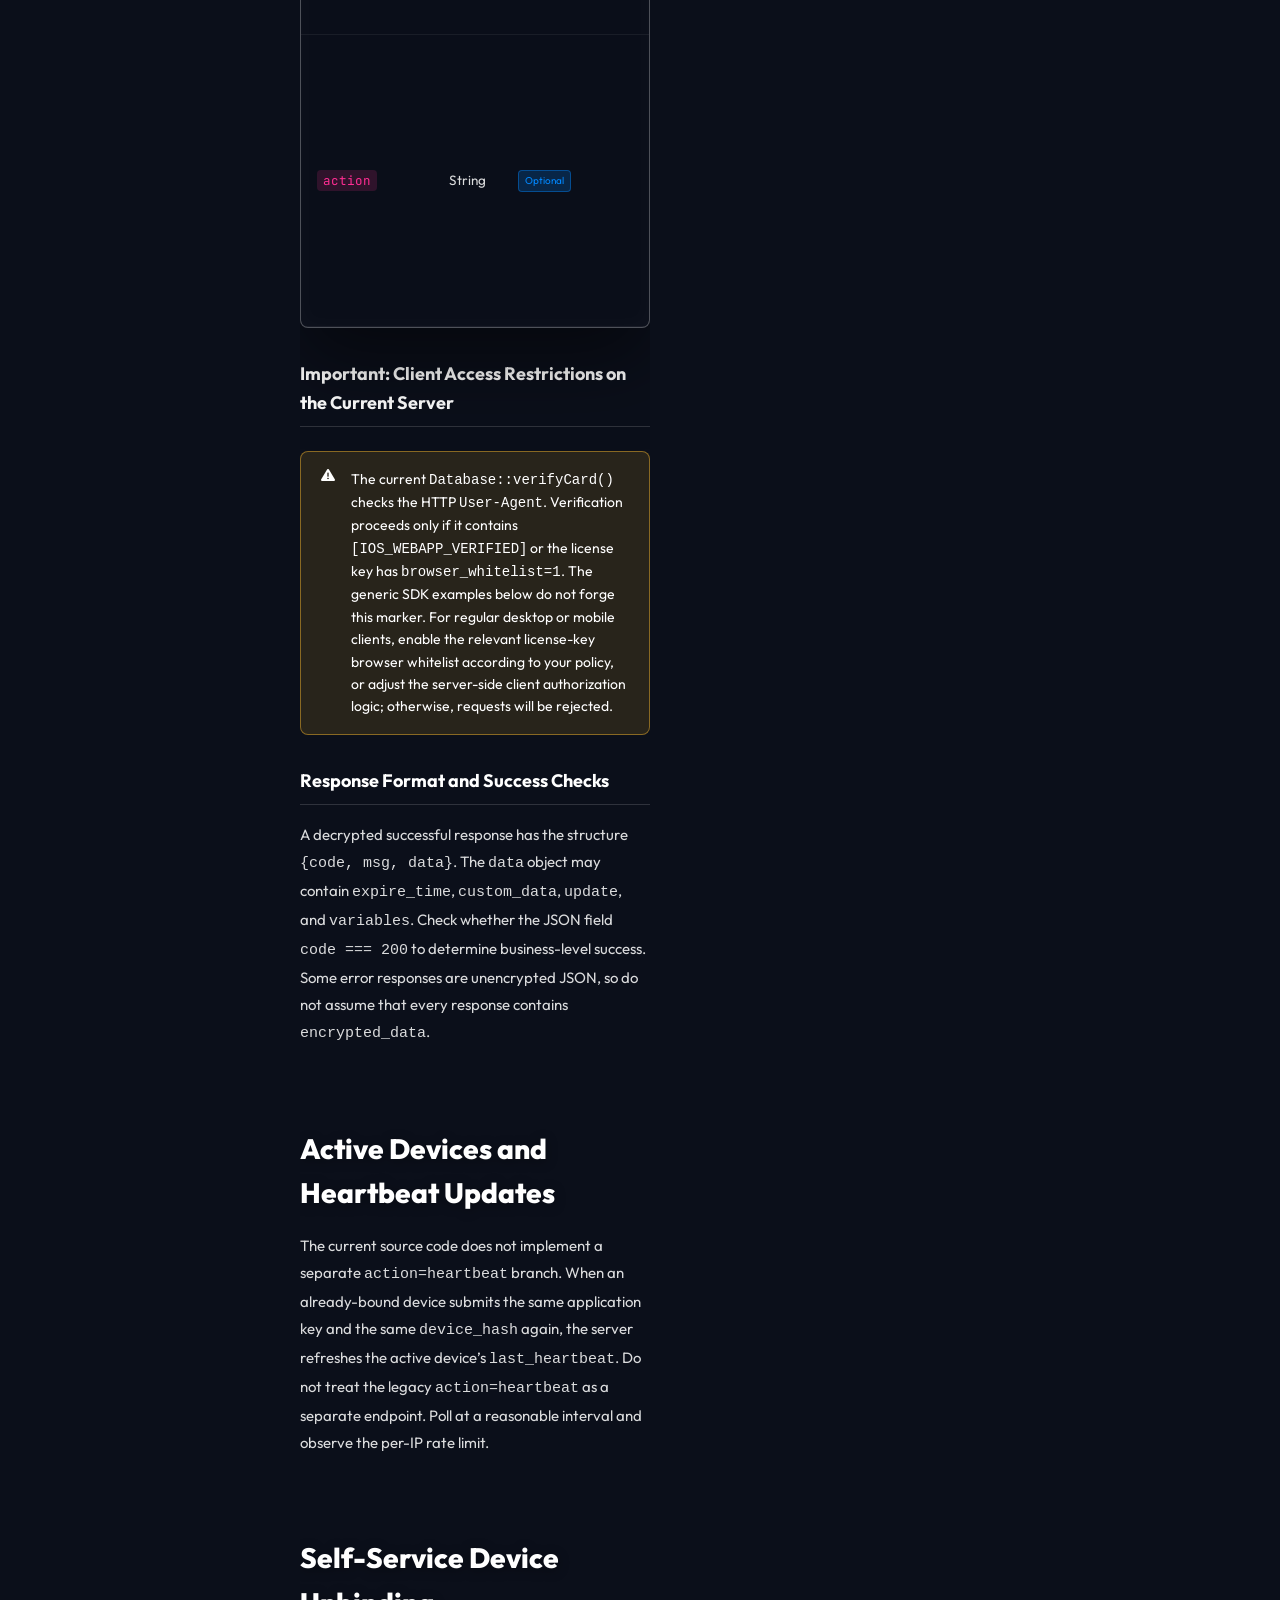
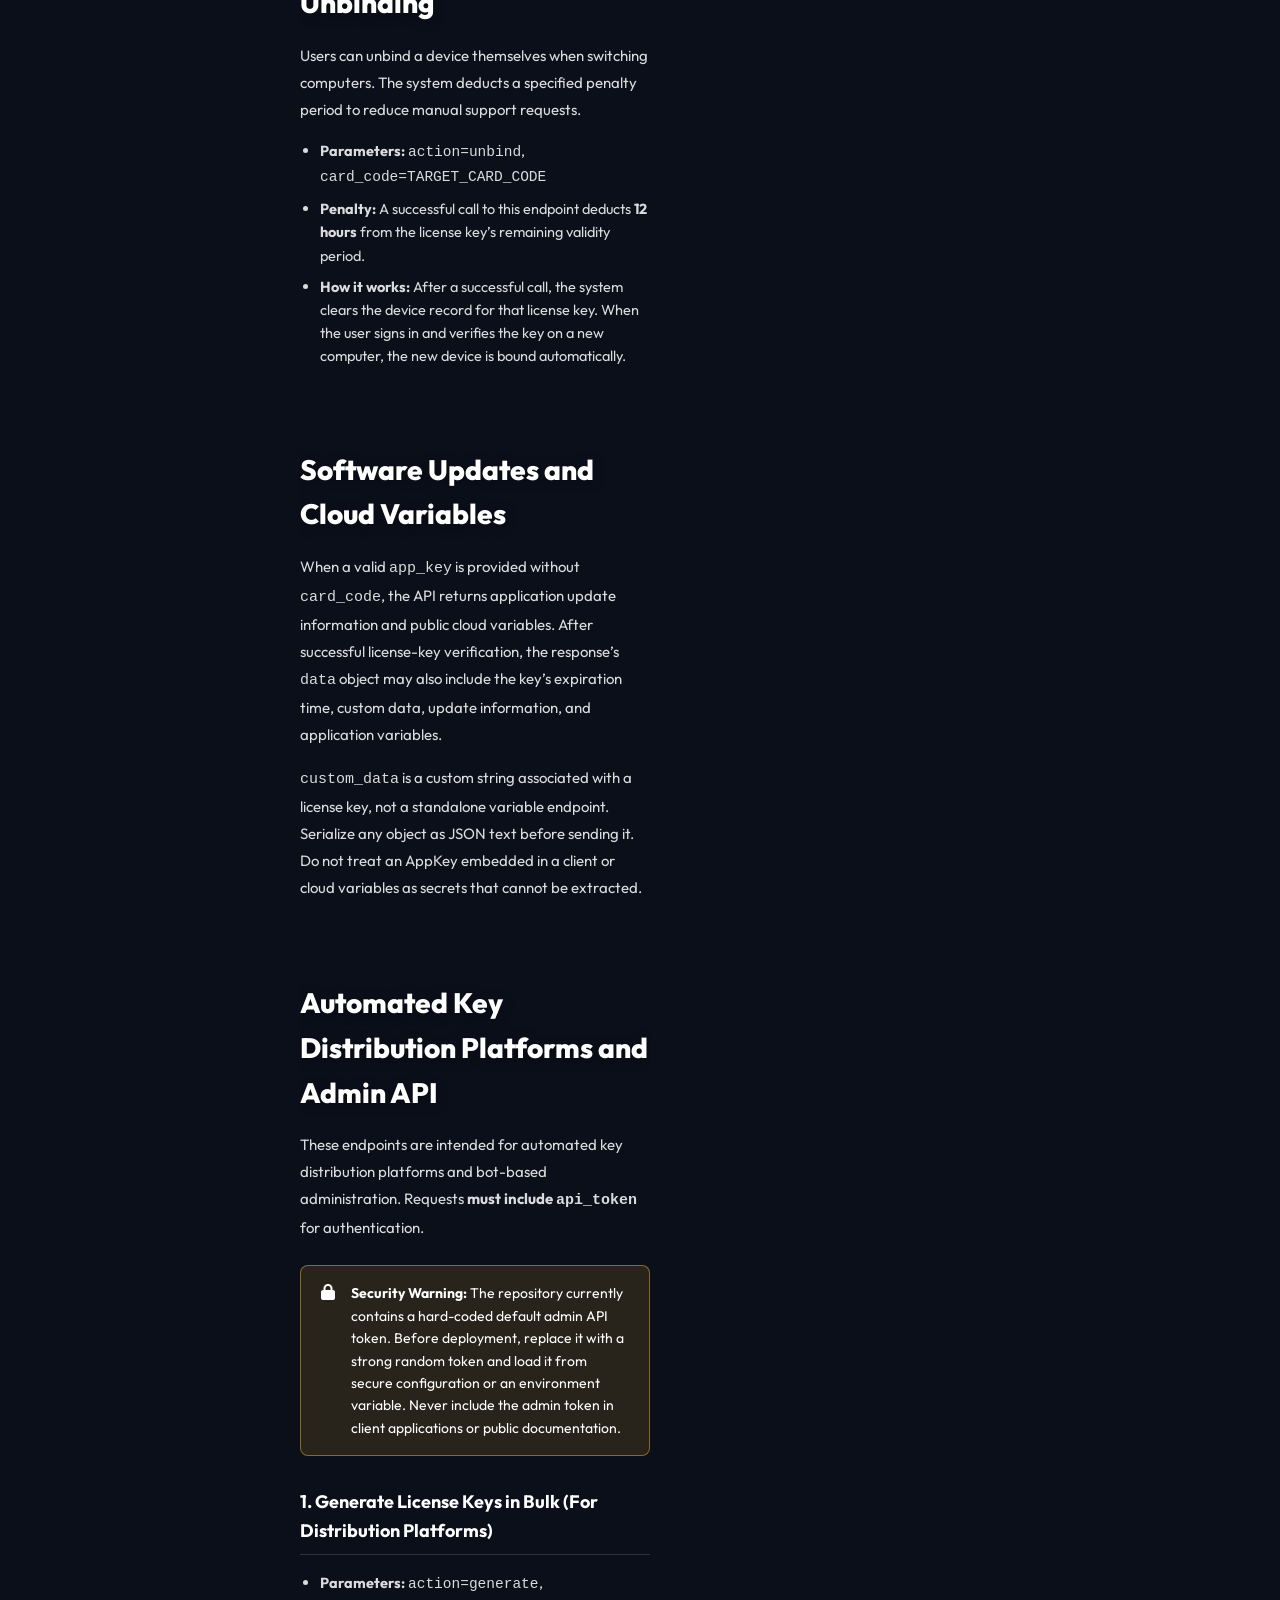
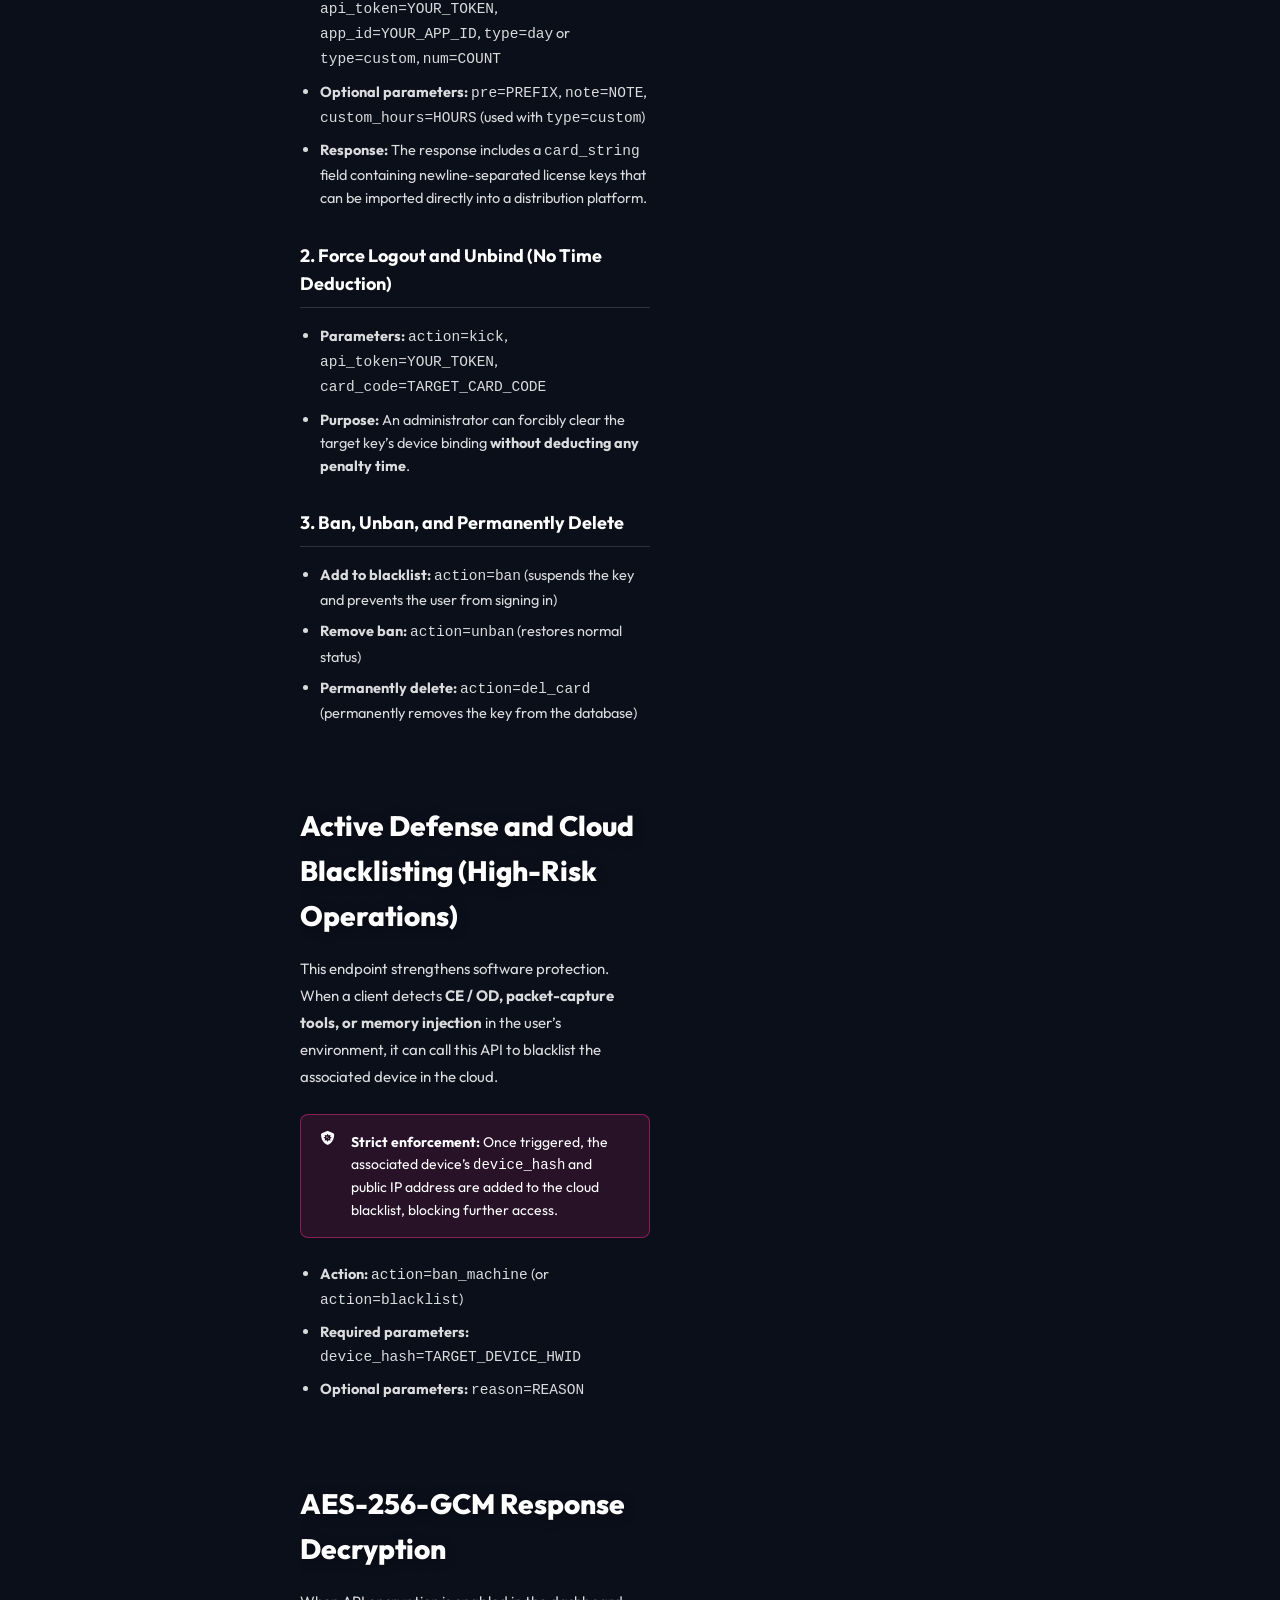
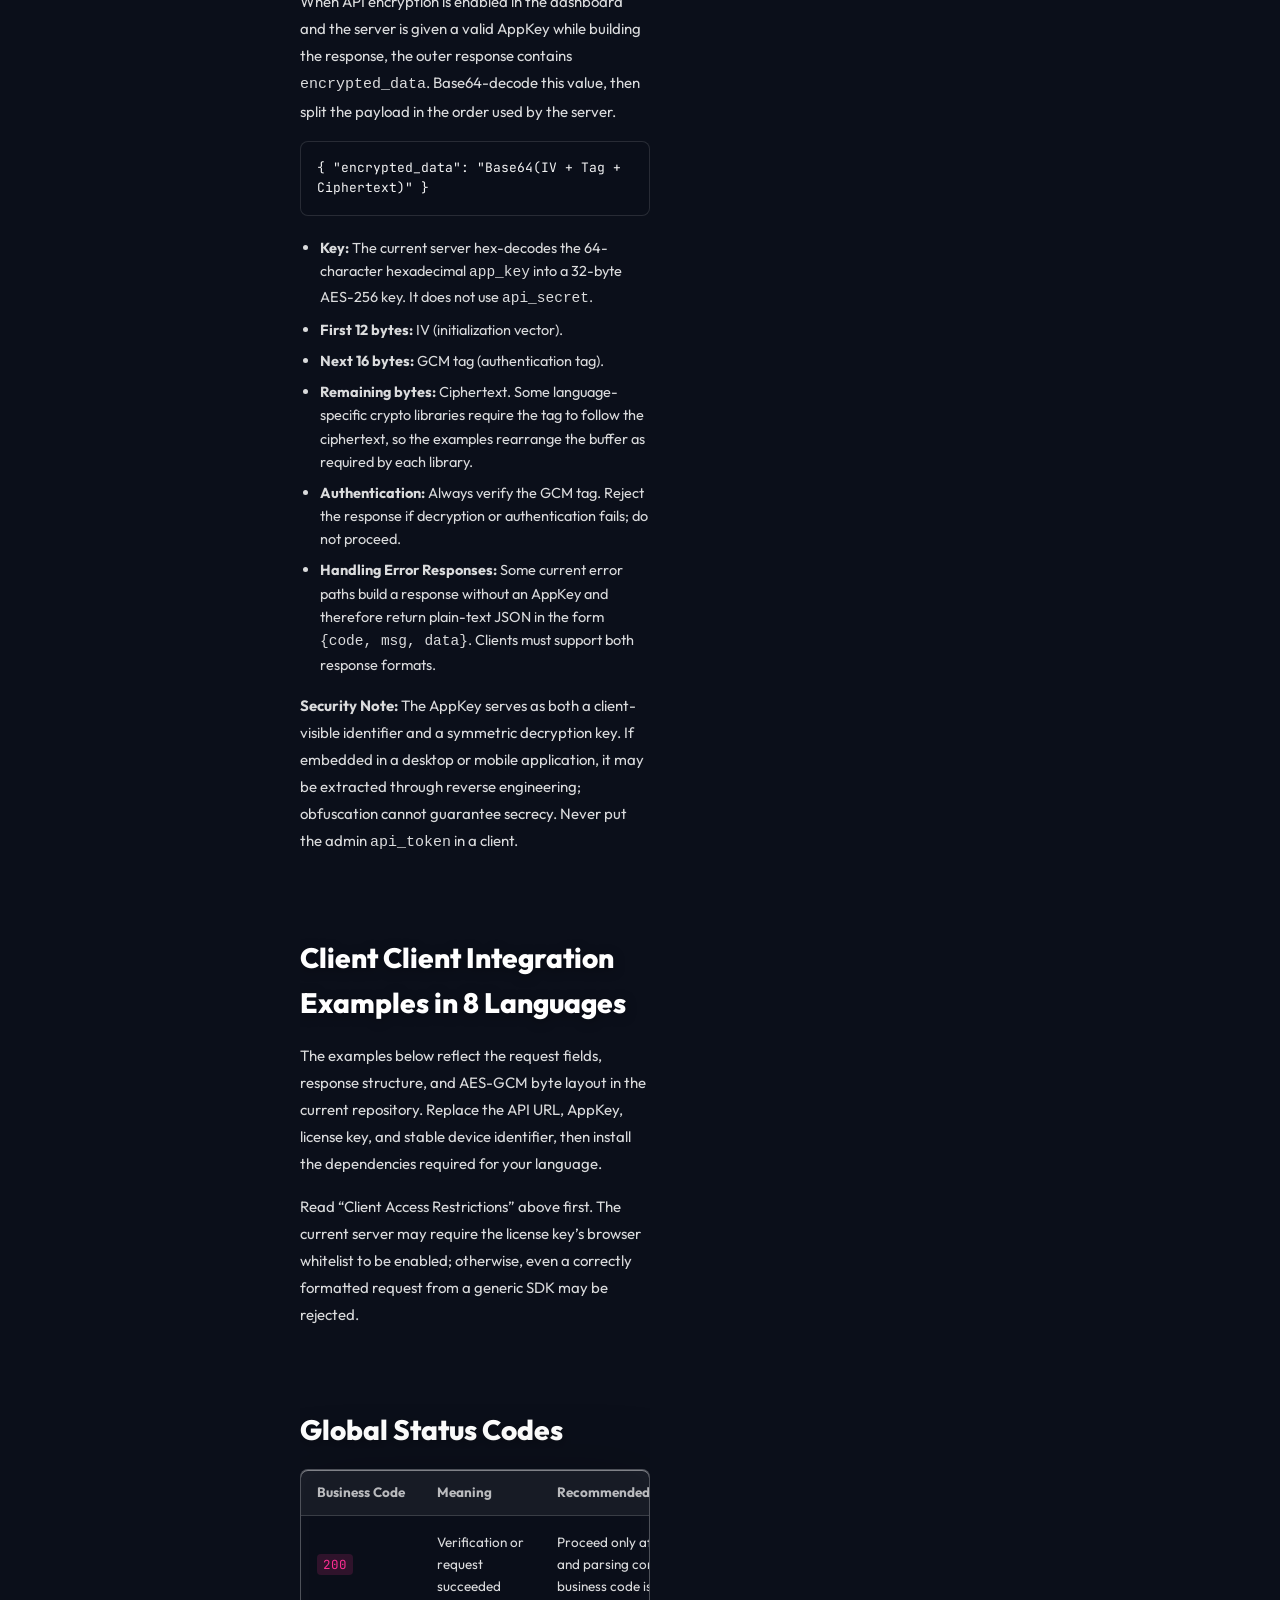
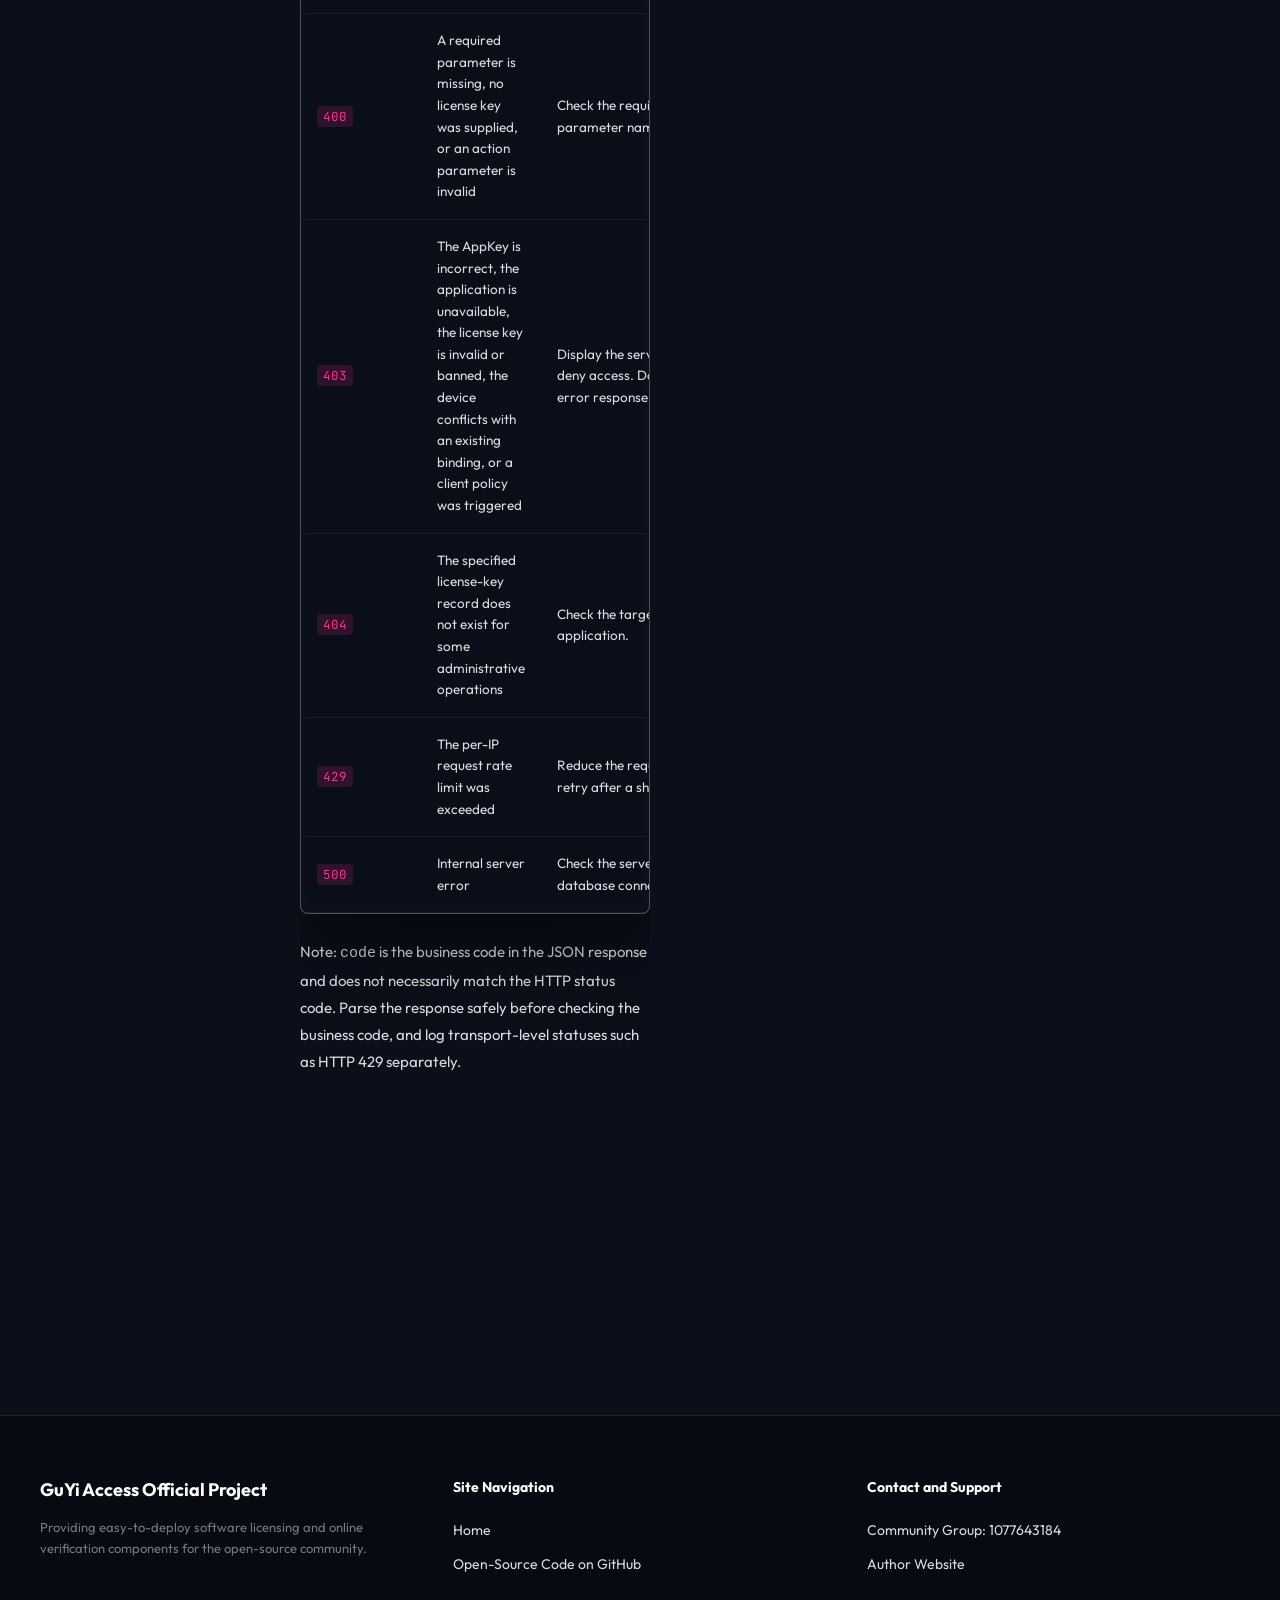
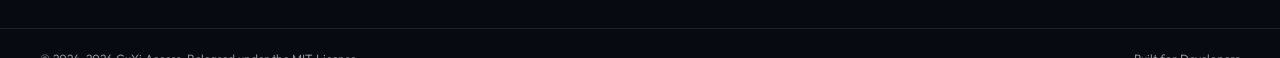
==== commit ecab8e28: "Add files via upload" ====
--- a/docs.html
+++ b/docs.html
@@ -1,30 +1,257 @@
 <!DOCTYPE html>
-<html lang="zh-CN">
+<html lang="en">
 <head>
     <meta charset="UTF-8">
     <meta name="viewport" content="width=device-width, initial-scale=1.0, maximum-scale=1.0, user-scalable=no, viewport-fit=cover">
-    
-    <title>GuYi Access 开发文档｜API 接口、卡密验证与加密接入</title>
-    <meta name="description" content="GuYi Access 开发文档：了解卡密验证、在线心跳、设备解绑、API 参数、请求签名、AES-256-GCM 加密及 Python、C#、Go、PHP 客户端接入示例。">
+    <meta name="theme-color" content="#0b0f1a">
+    <title>GuYi Access Developer Docs | License Verification API &amp; Encryption</title>
+    <meta name="description" content="Read the GuYi Access developer docs for deployment, JSON API parameters, device binding, AES-256-GCM decryption, response codes, and eight-language client examples.">
+    <meta name="keywords" content="GuYi Access documentation, license verification API, PHP MySQL deployment, AES-256-GCM decryption, device binding, license key API, Python SDK, C# SDK, Go SDK">
     <meta name="robots" content="index, follow, max-image-preview:large">
     <meta name="author" content="GuYiovo">
     <link rel="canonical" href="https://guyi-access-wed.pages.dev/docs.html">
+    <link rel="icon" href="https://q1.qlogo.cn/g?b=qq&amp;nk=156440000&amp;s=640" type="image/png">
     <meta property="og:type" content="article">
+    <meta property="og:locale" content="en_US">
     <meta property="og:site_name" content="GuYi Access">
-    <meta property="og:title" content="GuYi Access 开发文档｜API 接口、卡密验证与加密接入">
-    <meta property="og:description" content="查阅卡密验证、请求签名、AES-256-GCM 加密规范及多语言客户端接入示例。">
+    <meta property="og:title" content="GuYi Access Developer Docs | License Verification API &amp; Encryption">
+    <meta property="og:description" content="Deployment, JSON API, license verification, device binding, AES-256-GCM decryption, and eight client integration examples.">
     <meta property="og:url" content="https://guyi-access-wed.pages.dev/docs.html">
     <meta property="og:image" content="https://guyi-access-wed.pages.dev/img/mockup-pc.png">
-    <meta property="og:image:alt" content="GuYi Access 软件界面展示">
+    <meta property="og:image:alt" content="GuYi Access software interface preview">
     <meta name="twitter:card" content="summary_large_image">
-    <meta name="twitter:title" content="GuYi Access 开发文档｜API 接口、卡密验证与加密接入">
-    <meta name="twitter:description" content="查看 GuYi Access API 接口、卡密验证、加密协议与客户端接入文档。">
+    <meta name="twitter:title" content="GuYi Access Developer Documentation">
+    <meta name="twitter:description" content="Learn how to deploy GuYi Access and integrate license verification, device binding, and AES-256-GCM API responses.">
     <meta name="twitter:image" content="https://guyi-access-wed.pages.dev/img/mockup-pc.png">
-
-    <!-- 加载原有文档渲染脚本。 -->
-    <script src="js/docs.js" defer></script>
+    <script type="application/ld+json">
+    {
+      "@context": "https://schema.org",
+      "@type": "TechArticle",
+      "headline": "GuYi Access Developer Documentation",
+      "name": "GuYi Access Developer Documentation",
+      "description": "Technical guide to deploying GuYi Access, integrating its JSON license-verification API, handling device binding, and decrypting AES-256-GCM responses.",
+      "url": "https://guyi-access-wed.pages.dev/docs.html",
+      "inLanguage": "en",
+      "author": {"@type": "Person", "name": "GuYiovo"},
+      "about": {"@type": "SoftwareApplication", "name": "GuYi Access", "url": "https://guyi-access-wed.pages.dev/"}
+    }
+    </script>
+    <script src="js/docs.js?v=20261102" defer></script>
 </head>
 <body>
-    <!-- 页面样式、布局与内容均由 js/docs.js 动态渲染 -->
+<div class="cursor-glow" id="cursor-glow"></div>
+<video aria-hidden="true" autoplay="" class="anime-bg" id="anime-bg" loop="" muted="" playsinline=""></video>
+<header class="navbar scrolled glass-shine" id="navbar">
+<nav class="nav-container">
+<a class="nav-brand" href="index.html"><img alt="GuYi Access logo" src="https://q1.qlogo.cn/g?b=qq&amp;nk=156440000&amp;s=640"/>GuYi Access</a>
+<div class="nav-links">
+<a href="index.html">Home</a>
+<a class="active" href="#">Developer Docs</a>
+<a href="https://github.com/GuYiovo/GuYi-Access" target="_blank"><i class="fab fa-github"></i></a>
+</div>
+</nav>
+</header>
+<div class="docs-page-header">
+<h1>GuYi Access Developer Documentation</h1>
+<p>Based on the currently published source code, this guide covers the API, multilingual client integration examples, and AES-256-GCM response decryption.</p>
+</div>
+<main>
+<section class="section docs-section-bg" style="padding-top: 20px;">
+<div class="container docs-wrapper">
+<aside class="docs-nav glass-shine reveal">
+<div class="docs-nav-group">Before You Begin</div>
+<a class="active" href="#disclaimer">Open-Source Disclaimer</a>
+<div class="docs-nav-group">Quick Start</div>
+<a href="#setup">Environment and Deployment</a>
+<a href="#protocol">Global Limits and Communication Protocol</a>
+<div class="docs-nav-group">Core API Endpoints</div>
+<a href="#verify">License Key Verification and Request Rules</a>
+<a href="#heartbeat">Heartbeats and Active Devices</a>
+<a href="#unbind">Self-Service Unbinding</a>
+<a href="#vars">Cloud Variables and Data</a>
+<div class="docs-nav-group">Backend Platform Integration</div>
+<a href="#admin-api">Automated Key Distribution API</a>
+<div class="docs-nav-group">Security and Protection</div>
+<a href="#defend">Cloud Blacklist</a>
+<a href="#crypto">AES-256-GCM Encryption</a>
+<a href="#examples">Client Integration Examples in 8 Languages</a>
+<a href="#error-codes">Global Status Codes</a>
+</aside>
+<article class="docs-content">
+<div class="qq-banner reveal" id="contact">
+<div>
+<h3><i class="fab fa-qq" style="color:#0088FF"></i> Developer Community</h3>
+<p>For questions about cross-language integration, request debugging, or AES-256-GCM decryption, join the developer community. Group ID:  <strong>1077643184</strong></p>
+</div>
+<a class="qq-btn" href="https://qm.qq.com/q/X3suYdjWAA" target="_blank">Join the Community</a>
+</div>
+<div class="doc-block reveal" id="disclaimer">
+<h2 style="border-bottom: 1px solid rgba(255,255,255,0.1); padding-bottom: 16px; margin-bottom: 24px;">Open-Source Disclaimer and Reading Guide</h2>
+<div style="background: rgba(255, 255, 255, 0.03); border: 1px solid rgba(255, 255, 255, 0.08); border-left: 3px solid rgba(255, 255, 255, 0.4); padding: 18px 24px; border-radius: 8px; margin-bottom: 28px;">
+<strong style="color: #fff; font-size: 15px; display: block; margin-bottom: 8px;">Important: This is a non-profit open-source project, not a paid commercial product.</strong>
+<span style="color: var(--text-secondary); font-size: 14px; line-height: 1.7;">The core engine is open source to share knowledge and support learning and collaboration. Before reading this guide and integrating the project, please understand the following principles:</span>
+</div>
+<div>
+<div class="disclaimer-card">
+<div class="disclaimer-card-title">1. Open Source Does Not Include One-on-One Handholding</div>
+<div class="disclaimer-card-desc">Open source is not a commercial service. Maintainers are not obligated to provide step-by-step tutorials from scratch or ready-made code for every programming language.</div>
+</div>
+<div class="disclaimer-card">
+<div class="disclaimer-card-title">2. Basic Technical Skills Are Required</div>
+<div class="disclaimer-card-desc">This guide describes the communication protocol, API parameters, and AES-256-GCM response format implemented in the current source. Cross-platform integration requires basic programming skills and the ability to debug requests and analyze logs independently.</div>
+</div>
+<div class="disclaimer-card">
+<div class="disclaimer-card-title">3. Use Open-Source Resources Responsibly</div>
+<div class="disclaimer-card-desc">If you expect an open-source project to provide every customization and one-on-one support for free, this project may not be a good fit. We welcome technical discussion and ask that you respect the time and effort of maintainers.</div>
+</div>
+<div class="disclaimer-card">
+<div class="disclaimer-card-title">4. Disclaimer (Provided “As Is”)</div>
+<div class="disclaimer-card-desc">The source code and documentation are provided “as is,” without warranties of any kind, express or implied. The authors are not liable for losses or disputes arising from use of this project.</div>
+</div>
+</div>
+<p style="color: var(--text-muted); font-size: 14px; margin-top: 24px; padding-left: 4px; border-left: 2px solid var(--text-muted);">
+                        Please respect the spirit of open source and exercise your own judgment. If you agree with these principles, continue with the documentation below.
+                    </p>
+</div>
+<div class="doc-block reveal" id="setup">
+<h2>System Requirements and Deployment</h2>
+<p>The GuYi Access Pro v2026.10.6 backend is built with native PHP and is lightweight enough to run in any web environment that meets the basic requirements.</p>
+<ul><li><strong>PHP version:</strong> 7.2 or later is recommended (PDO and JSON extensions required)</li><li><strong>Database:</strong> MySQL 5.6 or later</li></ul>
+<h3>Quick Deployment Steps:</h3>
+<p>Upload the source code to your website root directory, then visit  <code>http://your-domain/install.php</code>. Follow the on-screen instructions to enter your database connection details and click Install. The required tables will be created automatically.</p>
+</div>
+<div class="doc-block reveal" id="protocol">
+<h2>Communication Protocol and Global Rate Limits</h2>
+<p>The current server exposes a unified JSON API for client verification. Send HTTPS POST requests to the actual PHP API URL provided in the application dashboard; do not assume the static website domain is also the API domain.</p>
+<div class="inline-code"><span class="k">POST</span> /Verifyfile/api.php<br/>Content-Type: application/json</div>
+<p>The server applies rate limits by IP address and returns HTTP 429 with a JSON error when the limit is exceeded. Clients should set connection/read timeouts and retry later after a rate-limit response. Avoid frequent polling.</p>
+</div>
+<div class="doc-block reveal" id="verify">
+<h2>License Key Verification (Based on the Current Server Source)</h2>
+<p>The current <code>Verify.php</code> does not validate the legacy <code>timestamp</code> and <code>sign</code> fields. Basic verification uses <code>app_key</code> and <code>card_code</code>; a stable <code>device_hash</code> is also recommended. Do not copy examples of the legacy signature algorithm.</p>
+<h3>Request Parameters</h3>
+<div class="table-wrapper glass-shine">
+<table>
+<thead><tr><th>Parameter</th><th>Type</th><th>Required</th><th>Description</th></tr></thead>
+<tbody>
+<tr><td><code>app_key</code></td><td>String</td><td><span class="tag-req">Required</span></td><td>The 64-character hexadecimal AppKey generated when an application is created in the dashboard. The current encryption implementation decodes it into a 32-byte AES key.</td></tr>
+<tr><td><code>card_code</code></td><td>String</td><td><span class="tag-req">Required for verification</span></td><td>The license key entered by the user. If omitted, the API returns application update information and public cloud variables instead of verifying a key.</td></tr>
+<tr><td><code>device_hash</code></td><td>String</td><td><span class="tag-opt">Recommended</span></td><td>A stable device identifier for the current installation. The server binds the key to this string. If omitted, the request source IP is MD5-hashed as a fallback, which may cause unstable binding when the network changes.</td></tr>
+<tr><td><code>custom_data</code></td><td>String</td><td><span class="tag-opt">Optional</span></td><td>Custom text associated with the license key. To store JSON, serialize it to a string before sending it.</td></tr>
+<tr><td><code>action</code></td><td>String</td><td><span class="tag-opt">Optional</span></td><td>License key verification is the default and this field can be omitted. Use another action only for an administrative operation explicitly implemented by the server.</td></tr>
+</tbody>
+</table>
+</div>
+<h3>Important: Client Access Restrictions on the Current Server</h3>
+<div class="alert alert-warn"><i class="fas fa-triangle-exclamation"></i><div>The current <code>Database::verifyCard()</code> checks the HTTP <code>User-Agent</code>. Verification proceeds only if it contains <code>[IOS_WEBAPP_VERIFIED]</code> or the license key has <code>browser_whitelist=1</code>. The generic SDK examples below do not forge this marker. For regular desktop or mobile clients, enable the relevant license-key browser whitelist according to your policy, or adjust the server-side client authorization logic; otherwise, requests will be rejected.</div></div>
+<h3>Response Format and Success Checks</h3>
+<p>A decrypted successful response has the structure <code>{code, msg, data}</code>. The <code>data</code> object may contain <code>expire_time</code>, <code>custom_data</code>, <code>update</code>, and <code>variables</code>. Check whether the JSON field <code>code === 200</code> to determine business-level success. Some error responses are unencrypted JSON, so do not assume that every response contains <code>encrypted_data</code>.</p>
+</div>
+<div class="doc-block reveal" id="heartbeat">
+<h2>Active Devices and Heartbeat Updates</h2>
+<p>The current source code does not implement a separate <code>action=heartbeat</code> branch. When an already-bound device submits the same application key and the same <code>device_hash</code> again, the server refreshes the active device’s <code>last_heartbeat</code>. Do not treat the legacy <code>action=heartbeat</code> as a separate endpoint. Poll at a reasonable interval and observe the per-IP rate limit.</p>
+</div>
+<div class="doc-block reveal" id="unbind">
+<h2>Self-Service Device Unbinding</h2>
+<p>Users can unbind a device themselves when switching computers. The system deducts a specified penalty period to reduce manual support requests.</p>
+<ul>
+<li><strong>Parameters:</strong> <code>action=unbind</code>, <code>card_code=TARGET_CARD_CODE</code></li>
+<li><strong>Penalty:</strong> A successful call to this endpoint deducts <strong>12 hours</strong> from the license key’s remaining validity period.</li>
+<li><strong>How it works:</strong> After a successful call, the system clears the device record for that license key. When the user signs in and verifies the key on a new computer, the new device is bound automatically.</li>
+</ul>
+</div>
+<div class="doc-block reveal" id="vars">
+<h2>Software Updates and Cloud Variables</h2>
+<p>When a valid <code>app_key</code> is provided without <code>card_code</code>, the API returns application update information and public cloud variables. After successful license-key verification, the response’s <code>data</code> object may also include the key’s expiration time, custom data, update information, and application variables.</p>
+<p><code>custom_data</code> is a custom string associated with a license key, not a standalone variable endpoint. Serialize any object as JSON text before sending it. Do not treat an AppKey embedded in a client or cloud variables as secrets that cannot be extracted.</p>
+</div>
+<div class="doc-block reveal" id="admin-api">
+<h2>Automated Key Distribution Platforms and Admin API</h2>
+<p>These endpoints are intended for automated key distribution platforms and bot-based administration. Requests <strong>must include <code>api_token</code></strong> for authentication.</p>
+<div class="alert alert-warn">
+<i class="fas fa-lock" style="font-size: 16px; margin-top: 2px;"></i>
+<div><strong>Security Warning:</strong> The repository currently contains a hard-coded default admin API token. Before deployment, replace it with a strong random token and load it from secure configuration or an environment variable. Never include the admin token in client applications or public documentation.</div>
+</div>
+<h3>1. Generate License Keys in Bulk (For Distribution Platforms)</h3>
+<ul>
+<li><strong>Parameters:</strong> <code>action=generate</code>, <code>api_token=YOUR_TOKEN</code>, <code>app_id=YOUR_APP_ID</code>, <code>type=day</code> or <code>type=custom</code>, <code>num=COUNT</code></li>
+<li><strong>Optional parameters:</strong> <code>pre=PREFIX</code>, <code>note=NOTE</code>, <code>custom_hours=HOURS</code> (used with <code>type=custom</code>)</li>
+<li><strong>Response:</strong> The response includes a <code>card_string</code> field containing newline-separated license keys that can be imported directly into a distribution platform.</li>
+</ul>
+<h3>2. Force Logout and Unbind (No Time Deduction)</h3>
+<ul>
+<li><strong>Parameters:</strong> <code>action=kick</code>, <code>api_token=YOUR_TOKEN</code>, <code>card_code=TARGET_CARD_CODE</code></li>
+<li><strong>Purpose:</strong> An administrator can forcibly clear the target key’s device binding <strong>without deducting any penalty time</strong>.</li>
+</ul>
+<h3>3. Ban, Unban, and Permanently Delete</h3>
+<ul>
+<li><strong>Add to blacklist:</strong> <code>action=ban</code> (suspends the key and prevents the user from signing in)</li>
+<li><strong>Remove ban:</strong> <code>action=unban</code> (restores normal status)</li>
+<li><strong>Permanently delete:</strong> <code>action=del_card</code> (permanently removes the key from the database)</li>
+</ul>
+</div>
+<div class="doc-block reveal" id="defend">
+<h2>Active Defense and Cloud Blacklisting (High-Risk Operations)</h2>
+<p>This endpoint strengthens software protection. When a client detects <strong>CE / OD, packet-capture tools, or memory injection</strong> in the user’s environment, it can call this API to blacklist the associated device in the cloud.</p>
+<div class="alert alert-danger"><i class="fas fa-shield-virus"></i><div><strong>Strict enforcement:</strong> Once triggered, the associated device’s <code>device_hash</code> and public IP address are added to the cloud blacklist, blocking further access.</div></div>
+<ul>
+<li><strong>Action:</strong> <code>action=ban_machine</code> (or <code>action=blacklist</code>)</li>
+<li><strong>Required parameters:</strong> <code>device_hash=TARGET_DEVICE_HWID</code></li>
+<li><strong>Optional parameters:</strong> <code>reason=REASON</code></li>
+</ul>
+</div>
+<div class="doc-block reveal" id="crypto">
+<h2>AES-256-GCM Response Decryption</h2>
+<p>When API encryption is enabled in the dashboard and the server is given a valid AppKey while building the response, the outer response contains <code>encrypted_data</code>. Base64-decode this value, then split the payload in the order used by the server.</p>
+<div class="inline-code">{ "encrypted_data": "Base64(IV + Tag + Ciphertext)" }</div>
+<ul>
+<li><strong>Key:</strong> The current server hex-decodes the 64-character hexadecimal <code>app_key</code> into a 32-byte AES-256 key. It does not use <code>api_secret</code>.</li>
+<li><strong>First 12 bytes:</strong> IV (initialization vector).</li>
+<li><strong>Next 16 bytes:</strong> GCM tag (authentication tag).</li>
+<li><strong>Remaining bytes:</strong> Ciphertext. Some language-specific crypto libraries require the tag to follow the ciphertext, so the examples rearrange the buffer as required by each library.</li>
+<li><strong>Authentication:</strong> Always verify the GCM tag. Reject the response if decryption or authentication fails; do not proceed.</li>
+<li><strong>Handling Error Responses:</strong> Some current error paths build a response without an AppKey and therefore return plain-text JSON in the form <code>{code, msg, data}</code>. Clients must support both response formats.</li>
+</ul>
+<p><strong>Security Note:</strong> The AppKey serves as both a client-visible identifier and a symmetric decryption key. If embedded in a desktop or mobile application, it may be extracted through reverse engineering; obfuscation cannot guarantee secrecy. Never put the admin <code>api_token</code> in a client.</p>
+</div>
+<div class="doc-block reveal" id="examples">
+<h2>Client Client Integration Examples in 8 Languages</h2>
+<p>The examples below reflect the request fields, response structure, and AES-GCM byte layout in the current repository. Replace the API URL, AppKey, license key, and stable device identifier, then install the dependencies required for your language.</p>
+<p>Read “Client Access Restrictions” above first. The current server may require the license key’s browser whitelist to be enabled; otherwise, even a correctly formatted request from a generic SDK may be rejected.</p>
+</div>
+<div class="doc-block reveal" id="error-codes">
+<h2>Global Status Codes</h2>
+<div class="table-wrapper glass-shine">
+<table>
+<thead><tr><th>Business Code</th><th>Meaning</th><th>Recommended Client Handling</th></tr></thead>
+<tbody>
+<tr><td><code>200</code></td><td>Verification or request succeeded</td><td>Proceed only after decryption and parsing complete and the business code is 200.</td></tr>
+<tr><td><code>400</code></td><td>A required parameter is missing, no license key was supplied, or an action parameter is invalid</td><td>Check the required fields and parameter names.</td></tr>
+<tr><td><code>403</code></td><td>The AppKey is incorrect, the application is unavailable, the license key is invalid or banned, the device conflicts with an existing binding, or a client policy was triggered</td><td>Display the server’s <code>msg</code> and deny access. Do not treat an error response as success.</td></tr>
+<tr><td><code>404</code></td><td>The specified license-key record does not exist for some administrative operations</td><td>Check the target license key and application.</td></tr>
+<tr><td><code>429</code></td><td>The per-IP request rate limit was exceeded</td><td>Reduce the request rate and retry after a short delay.</td></tr>
+<tr><td><code>500</code></td><td>Internal server error</td><td>Check the server logs and database connection.</td></tr>
+</tbody>
+</table>
+</div>
+<p>Note: <code>code</code> is the business code in the JSON response and does not necessarily match the HTTP status code. Parse the response safely before checking the business code, and log transport-level statuses such as HTTP 429 separately.</p>
+</div>
+</article>
+<div class="code-panel glass-shine reveal" id="code-panel">
+<div class="code-panel-header"><div class="lang-list" id="lang-list"></div></div>
+<div class="code-panel-body" id="code-body"><button class="copy-btn-abs" onclick="copyCurrentCode()"><i class="fas fa-copy"></i> Copy Code</button></div>
+</div>
+</div>
+</section>
+</main>
+<footer>
+<div class="f-grid">
+<div><div style="color:#fff;font-size:18px;margin-bottom:12px;font-weight:bold;">GuYi Access Official Project</div><p style="color:rgba(255,255,255,.45);font-size:13px;line-height:1.6;">Providing easy-to-deploy software licensing and online verification components for the open-source community.</p></div>
+<div class="f-links"><div class="f-title">Site Navigation</div><a href="index.html">Home</a><a href="https://github.com/GuYiovo/GuYi-Access" target="_blank">Open-Source Code on GitHub</a></div>
+<div class="f-links"><div class="f-title">Contact and Support</div><a href="https://qm.qq.com/q/X3suYdjWAA" target="_blank">Community Group: 1077643184</a><a href="https://xn--jpr071e.top/" target="_blank">Author Website</a></div>
+</div>
+<div class="f-bottom"><span>© 2024-2026 GuYi Access. Released under the MIT License.</span><span>Built for Developers</span></div>
+</footer>
+<div class="toast" id="toast"><i class="fas fa-check-circle"></i> Code copied to the clipboard!</div>
 </body>
 </html>
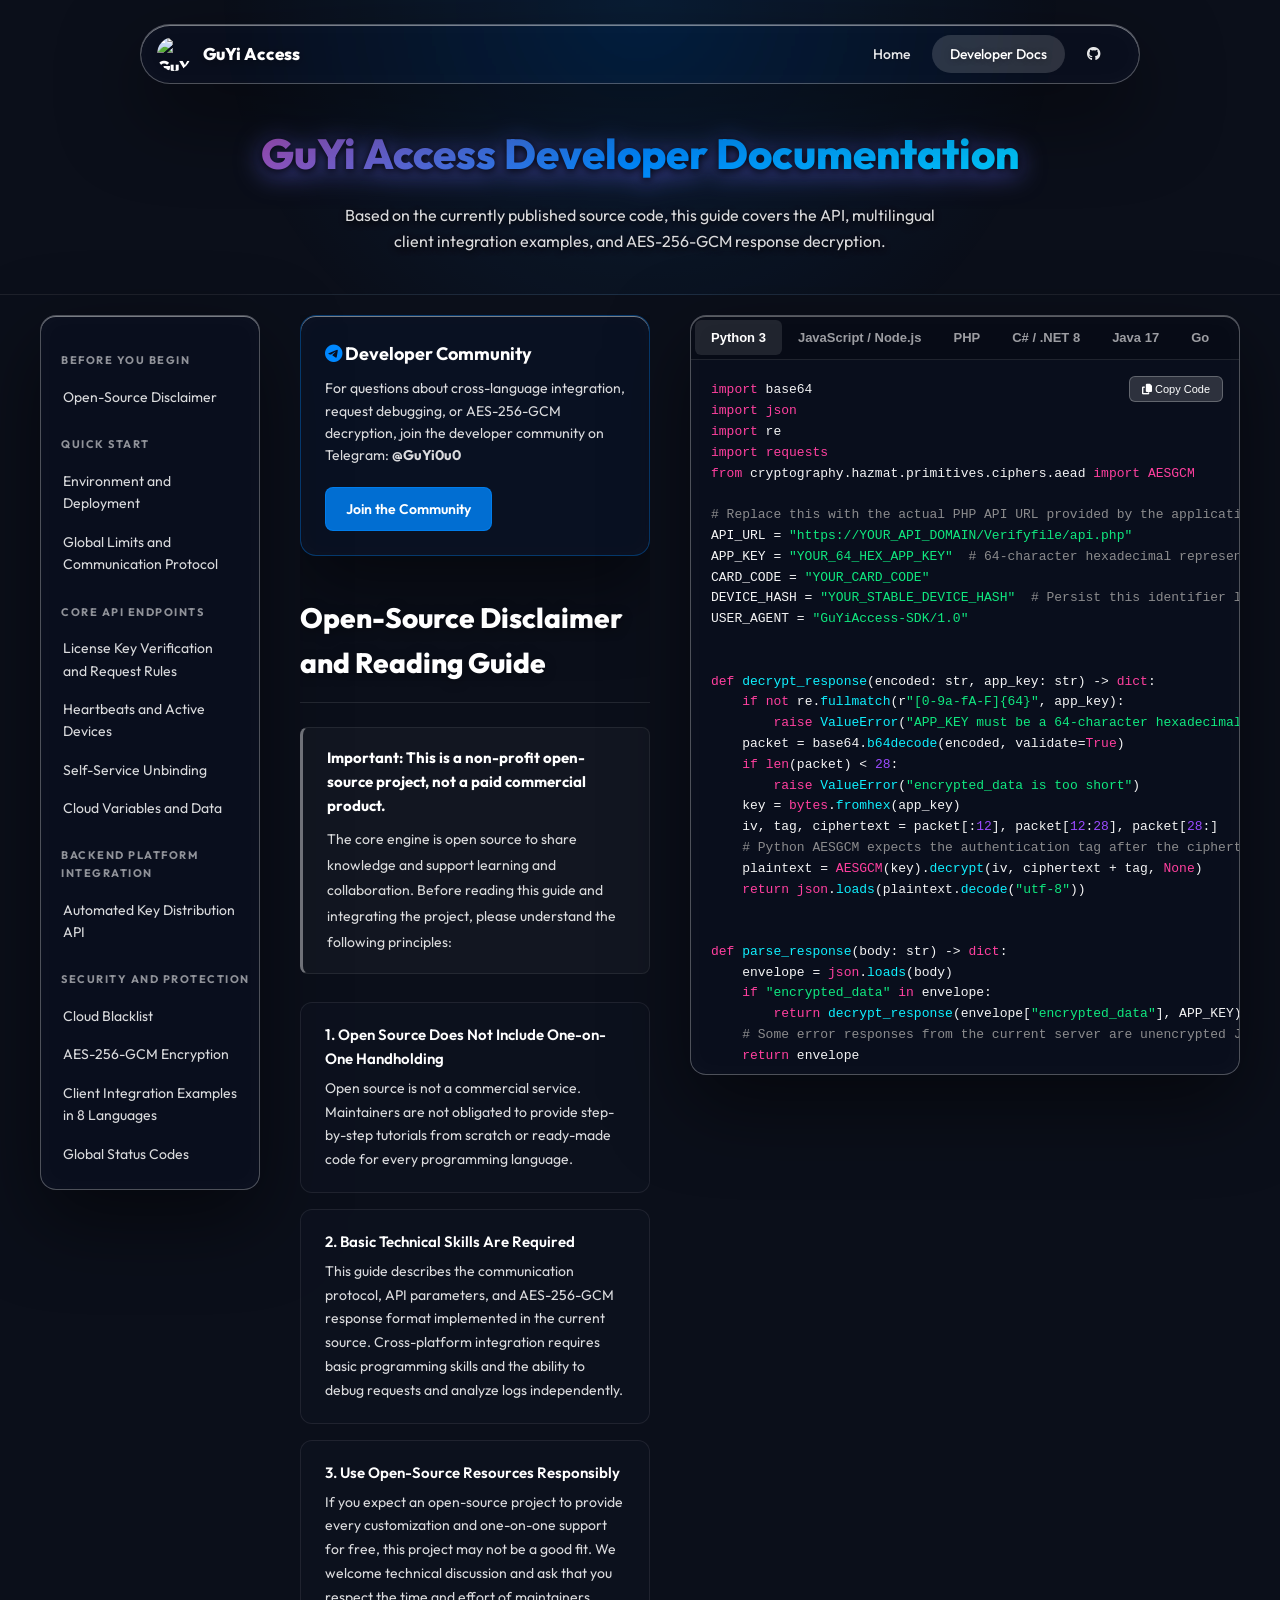
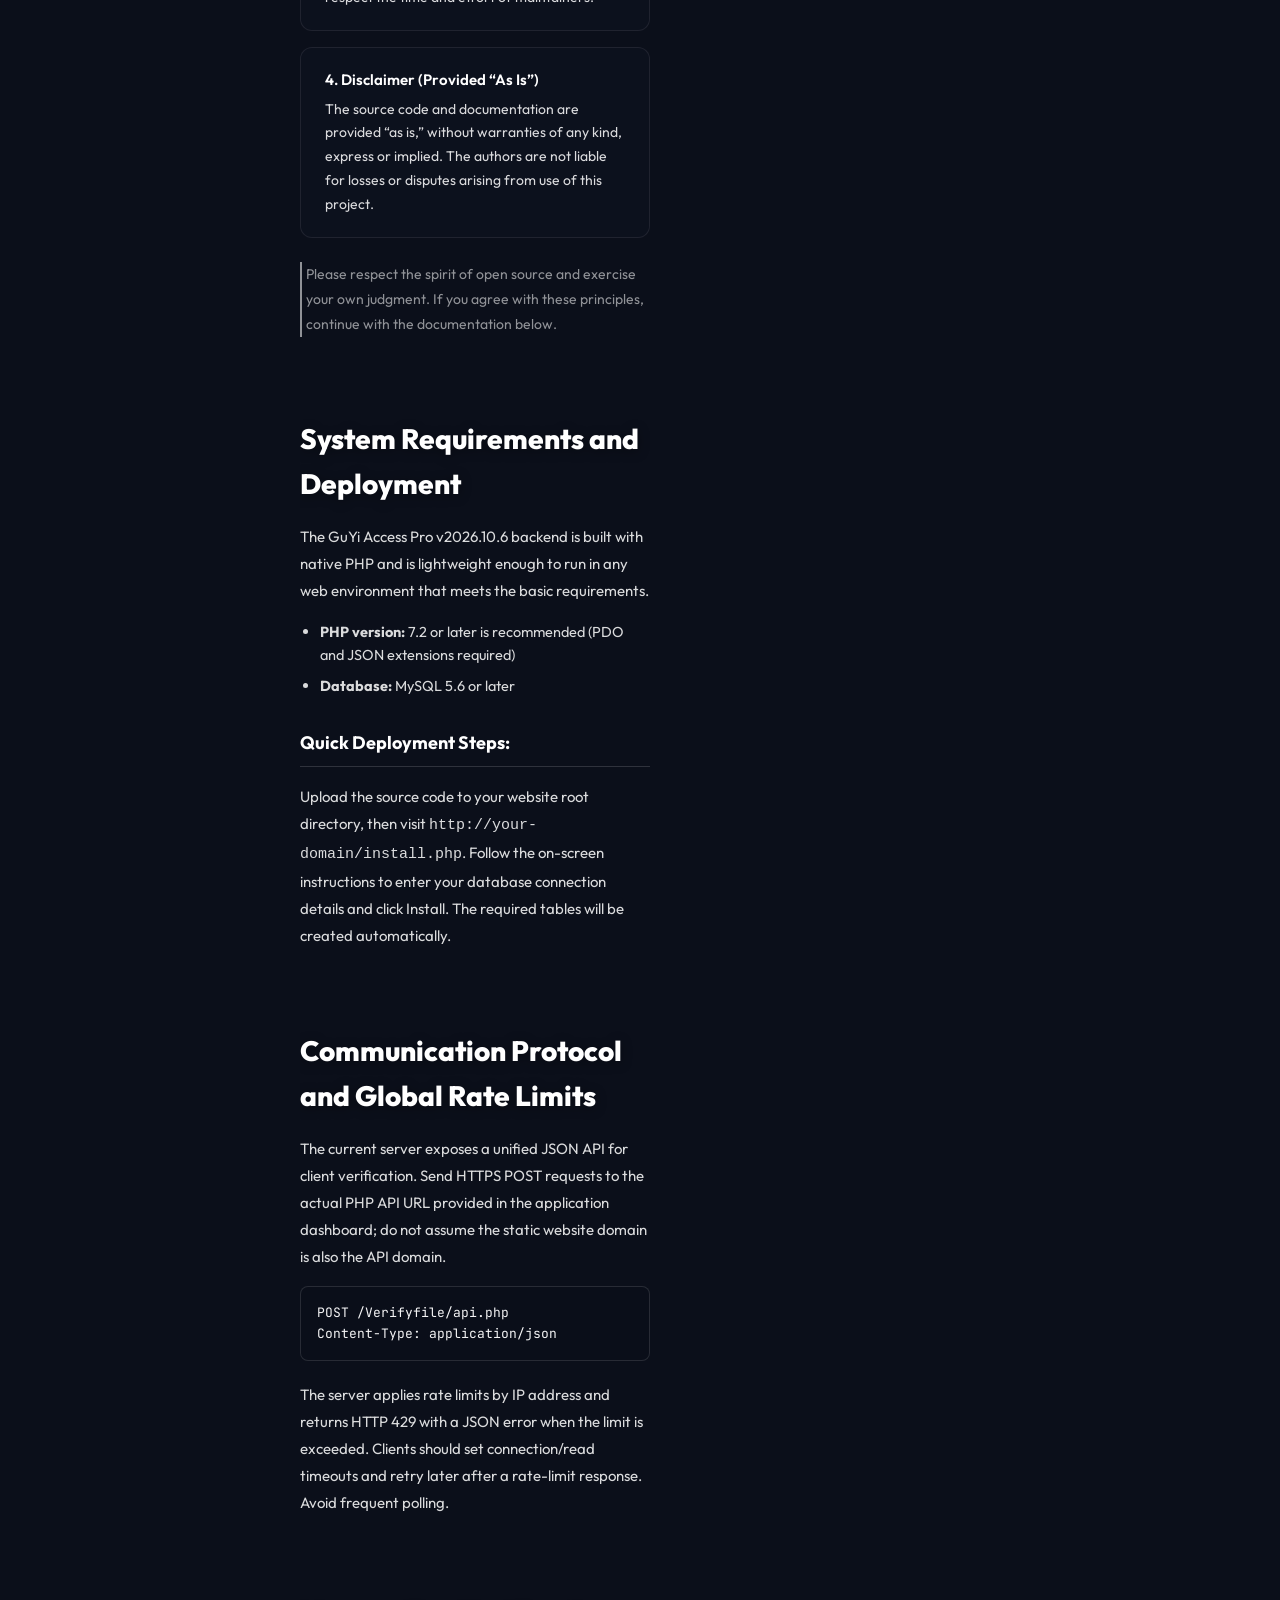
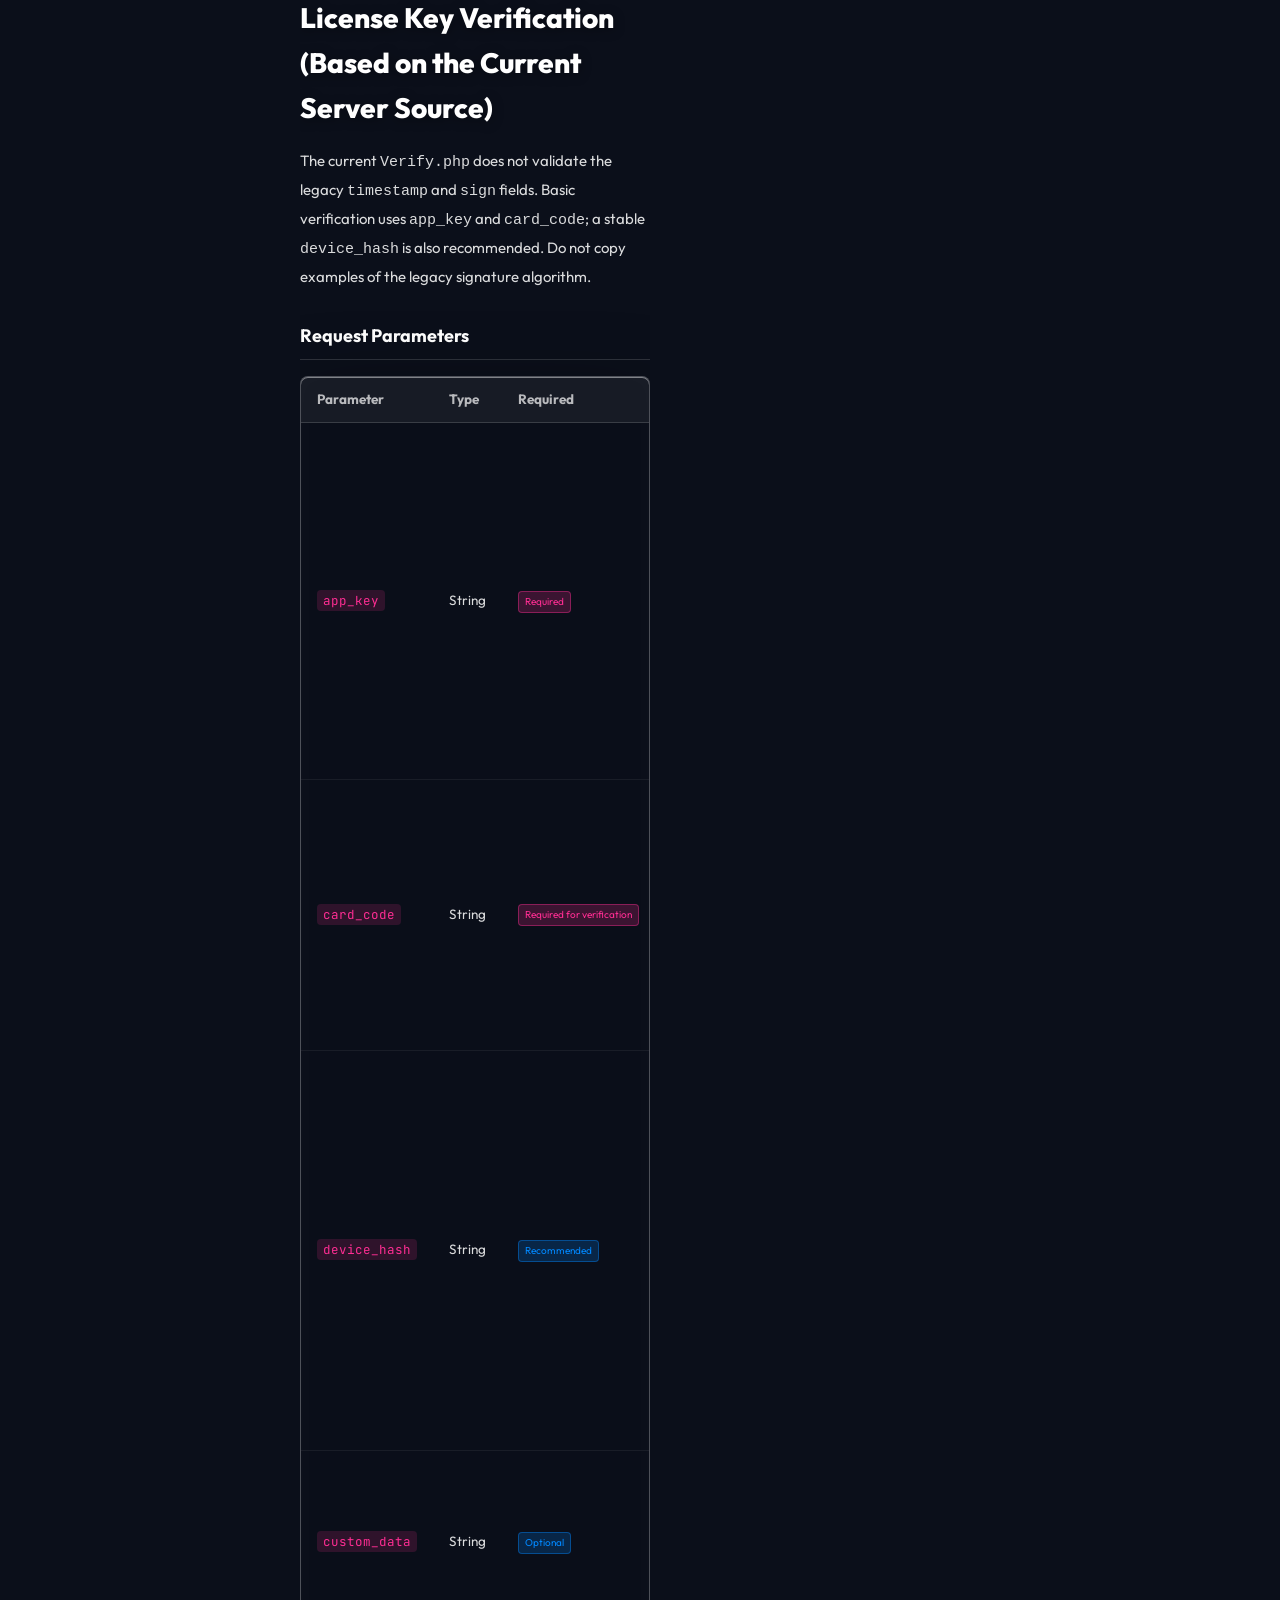
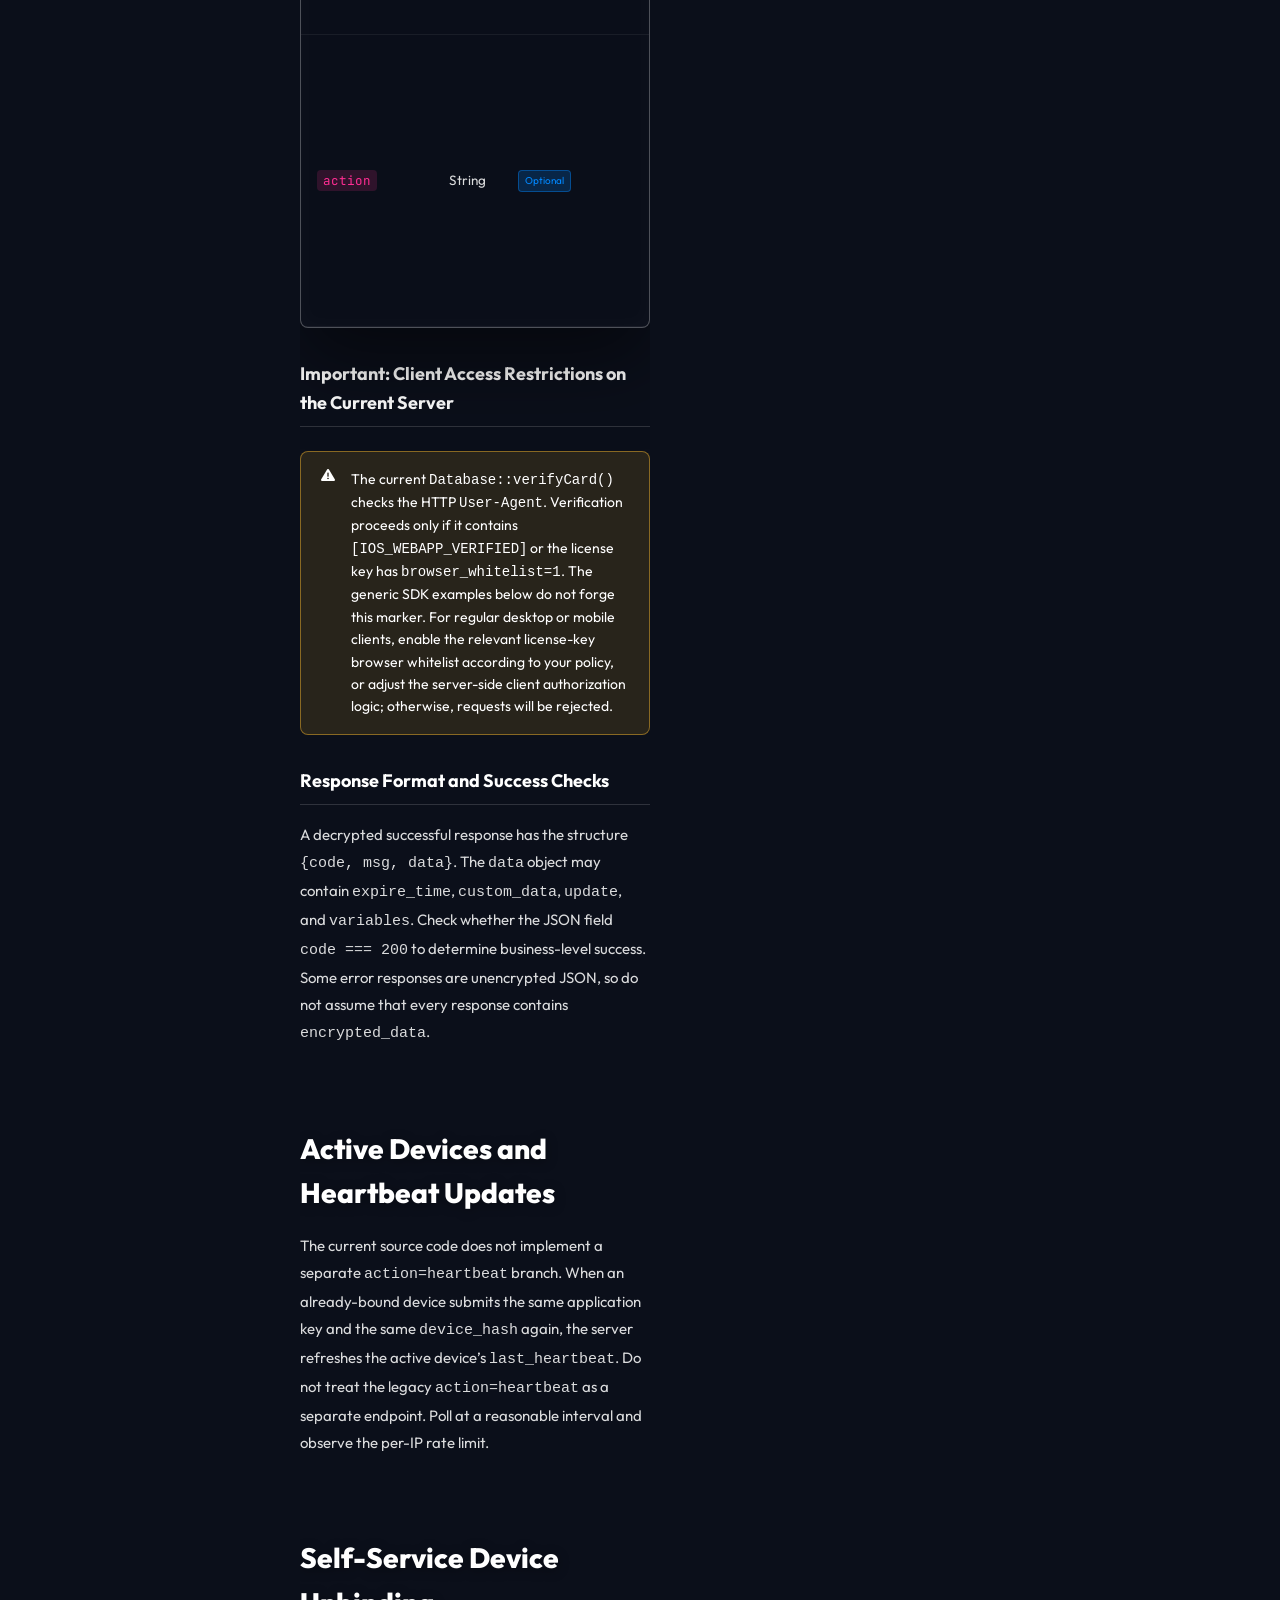
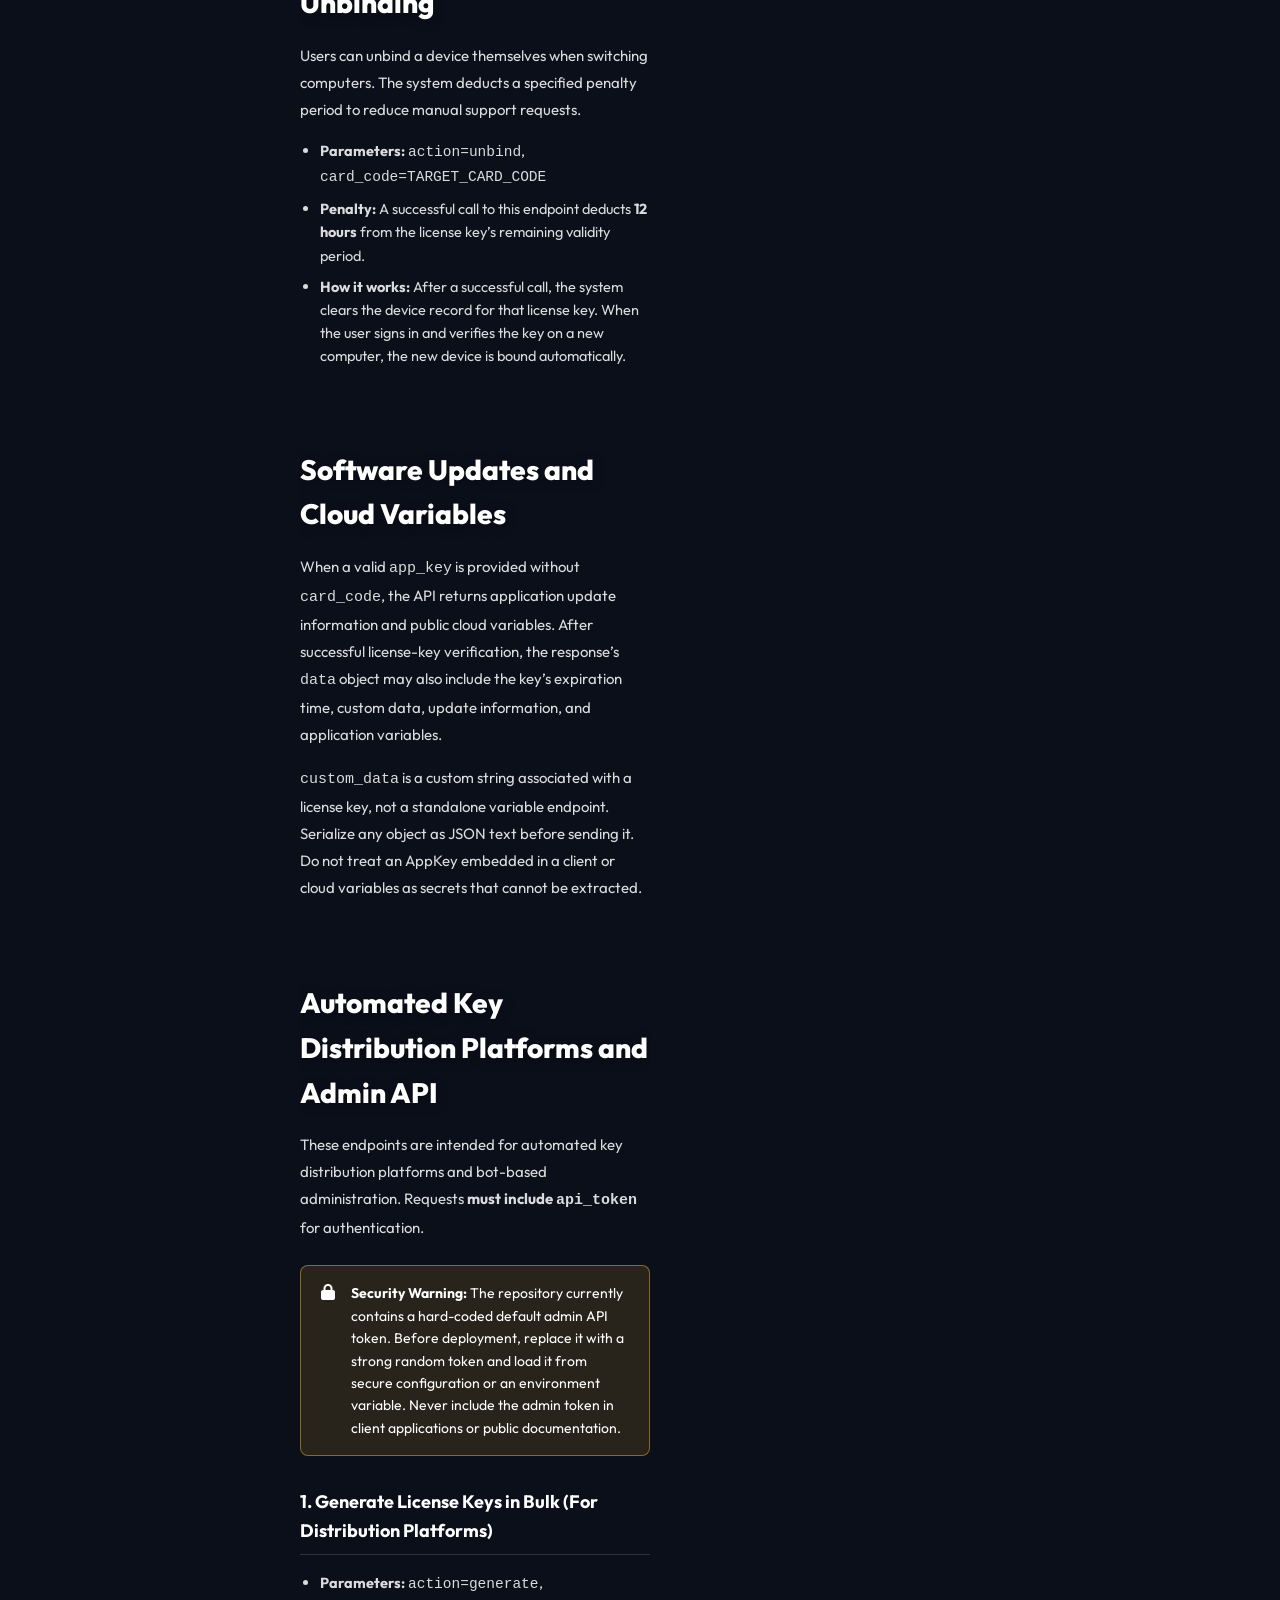
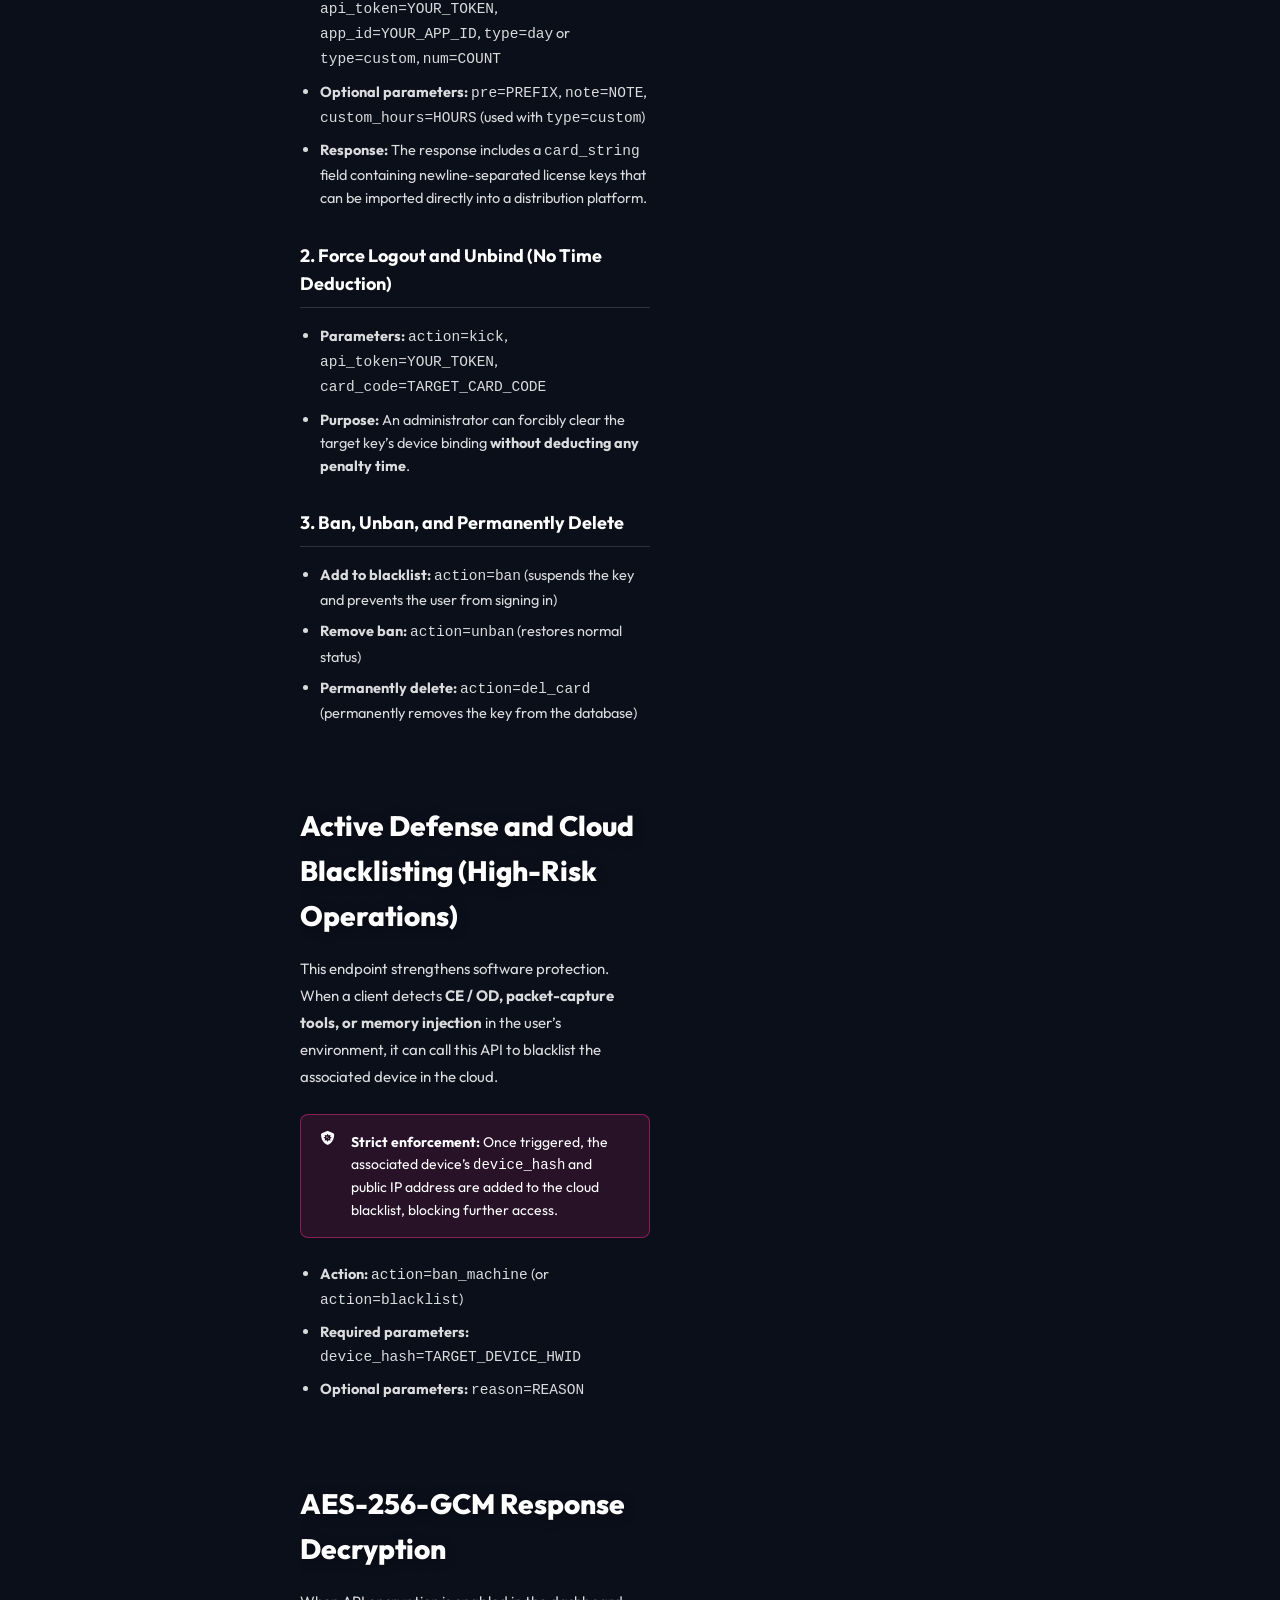
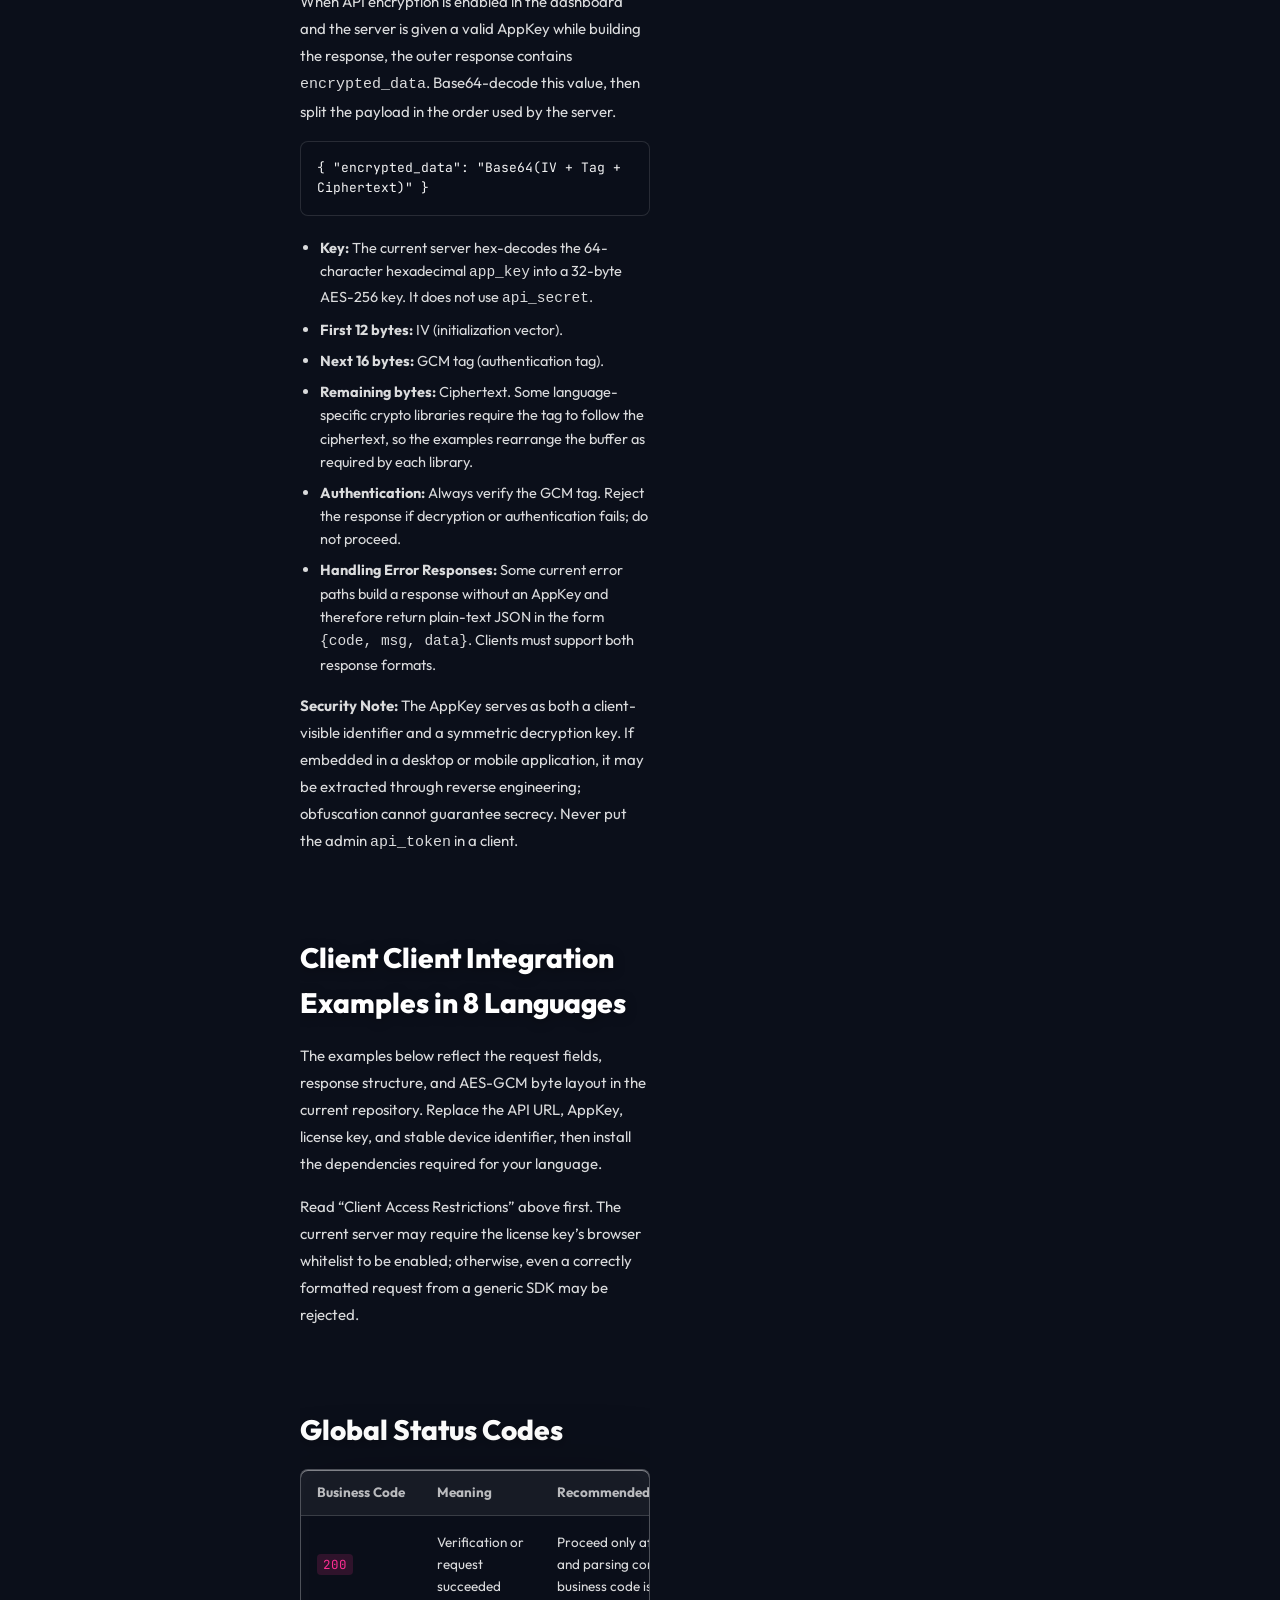
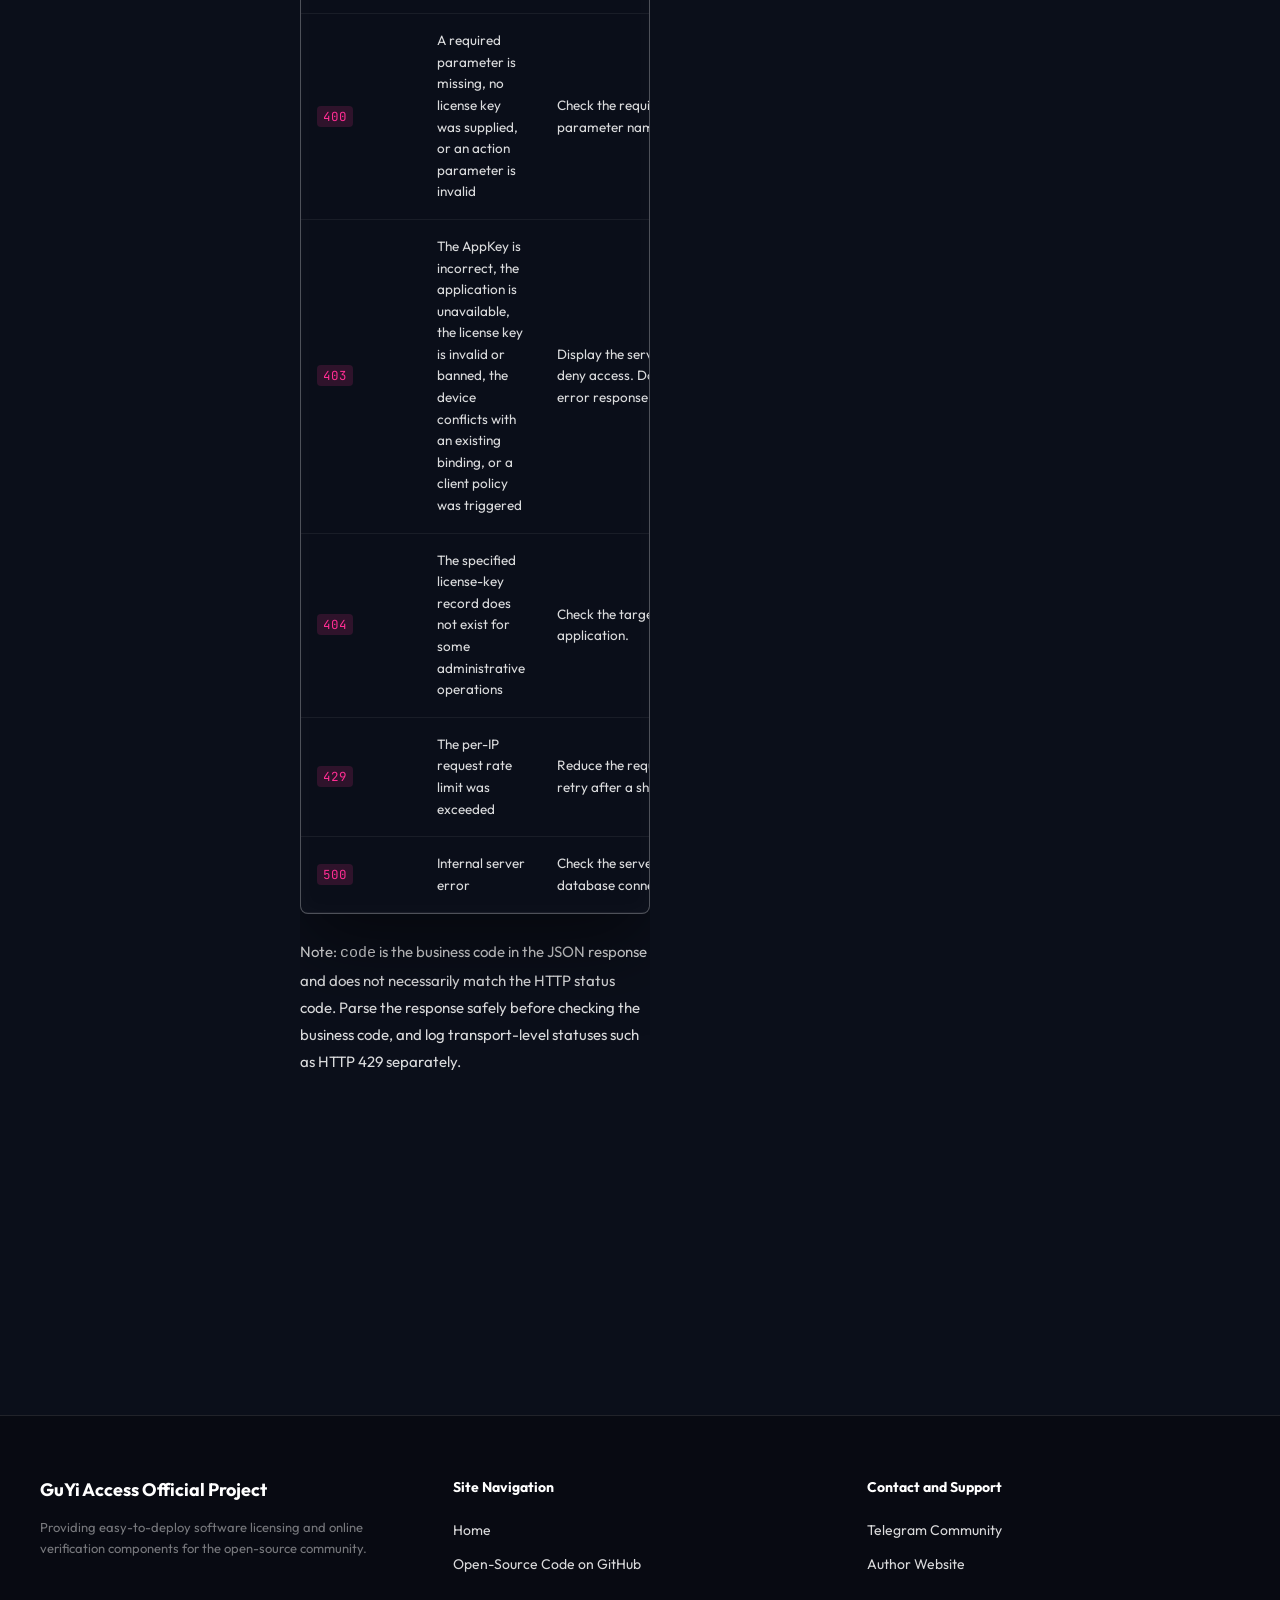
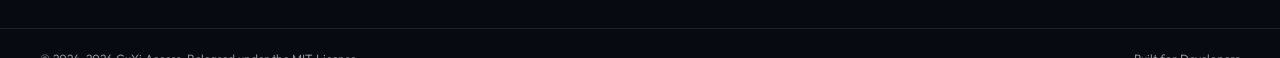
==== commit c7d85ebf: "Add files via upload" ====
--- a/docs.html
+++ b/docs.html
@@ -10,7 +10,7 @@
     <meta name="robots" content="index, follow, max-image-preview:large">
     <meta name="author" content="GuYiovo">
     <link rel="canonical" href="https://guyi-access-wed.pages.dev/docs.html">
-    <link rel="icon" href="https://q1.qlogo.cn/g?b=qq&amp;nk=156440000&amp;s=640" type="image/png">
+    <link rel="icon" href="https://pub-8a73d0f678a64dc9abb02ea54e4c44c5.r2.dev/logo.png" type="image/png">
     <meta property="og:type" content="article">
     <meta property="og:locale" content="en_US">
     <meta property="og:site_name" content="GuYi Access">
@@ -43,7 +43,7 @@
 <video aria-hidden="true" autoplay="" class="anime-bg" id="anime-bg" loop="" muted="" playsinline=""></video>
 <header class="navbar scrolled glass-shine" id="navbar">
 <nav class="nav-container">
-<a class="nav-brand" href="index.html"><img alt="GuYi Access logo" src="https://q1.qlogo.cn/g?b=qq&amp;nk=156440000&amp;s=640"/>GuYi Access</a>
+<a class="nav-brand" href="index.html"><img alt="GuYi Access logo" src="https://pub-8a73d0f678a64dc9abb02ea54e4c44c5.r2.dev/logo.png"/>GuYi Access</a>
 <div class="nav-links">
 <a href="index.html">Home</a>
 <a class="active" href="#">Developer Docs</a>
@@ -80,10 +80,10 @@
 <article class="docs-content">
 <div class="qq-banner reveal" id="contact">
 <div>
-<h3><i class="fab fa-qq" style="color:#0088FF"></i> Developer Community</h3>
-<p>For questions about cross-language integration, request debugging, or AES-256-GCM decryption, join the developer community. Group ID:  <strong>1077643184</strong></p>
-</div>
-<a class="qq-btn" href="https://qm.qq.com/q/X3suYdjWAA" target="_blank">Join the Community</a>
+<h3><i class="fab fa-telegram" style="color:#0088FF"></i> Developer Community</h3>
+<p>For questions about cross-language integration, request debugging, or AES-256-GCM decryption, join the developer community on Telegram: <strong>@GuYi0u0</strong></p>
+</div>
+<a class="qq-btn" href="https://t.me/GuYi0u0" target="_blank">Join the Community</a>
 </div>
 <div class="doc-block reveal" id="disclaimer">
 <h2 style="border-bottom: 1px solid rgba(255,255,255,0.1); padding-bottom: 16px; margin-bottom: 24px;">Open-Source Disclaimer and Reading Guide</h2>
@@ -248,7 +248,7 @@
 <div class="f-grid">
 <div><div style="color:#fff;font-size:18px;margin-bottom:12px;font-weight:bold;">GuYi Access Official Project</div><p style="color:rgba(255,255,255,.45);font-size:13px;line-height:1.6;">Providing easy-to-deploy software licensing and online verification components for the open-source community.</p></div>
 <div class="f-links"><div class="f-title">Site Navigation</div><a href="index.html">Home</a><a href="https://github.com/GuYiovo/GuYi-Access" target="_blank">Open-Source Code on GitHub</a></div>
-<div class="f-links"><div class="f-title">Contact and Support</div><a href="https://qm.qq.com/q/X3suYdjWAA" target="_blank">Community Group: 1077643184</a><a href="https://xn--jpr071e.top/" target="_blank">Author Website</a></div>
+<div class="f-links"><div class="f-title">Contact and Support</div><a href="https://t.me/GuYi0u0" target="_blank">Telegram Community</a><a href="https://xn--jpr071e.top/" target="_blank">Author Website</a></div>
 </div>
 <div class="f-bottom"><span>© 2024-2026 GuYi Access. Released under the MIT License.</span><span>Built for Developers</span></div>
 </footer>
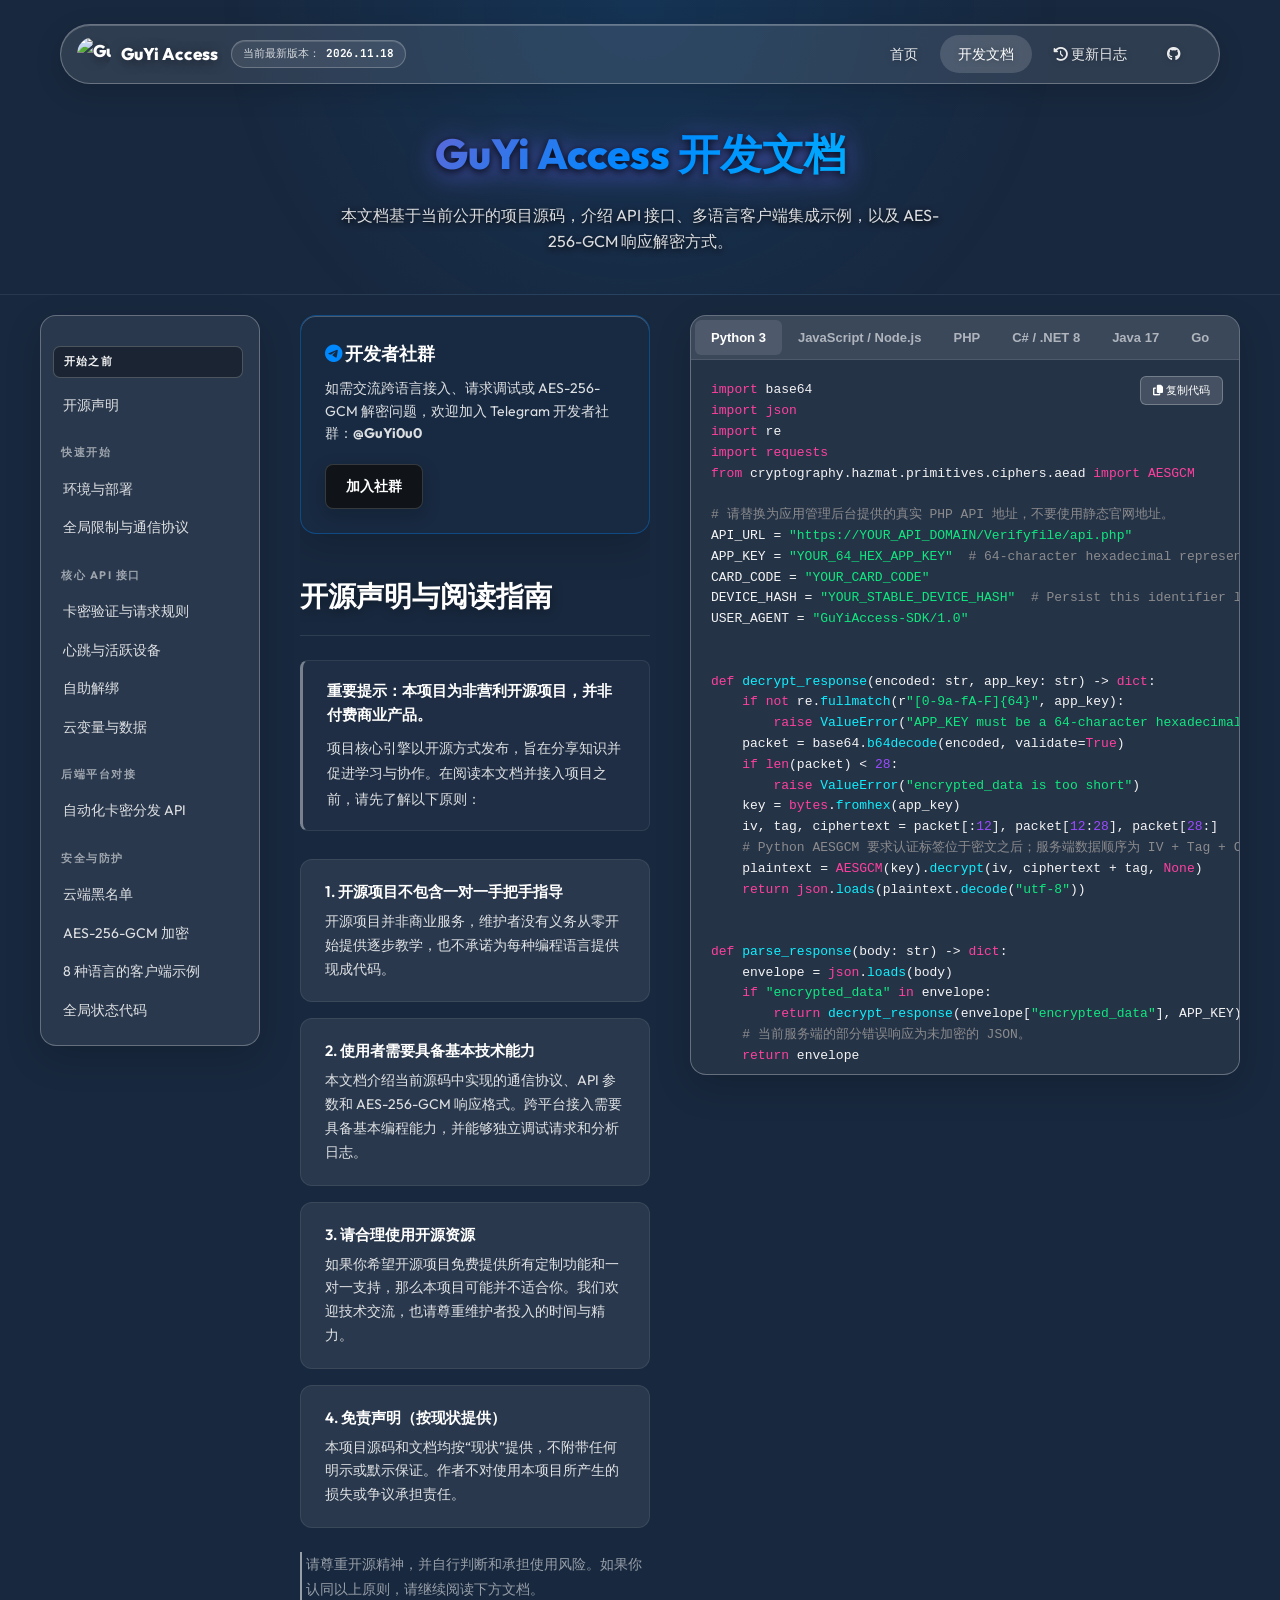
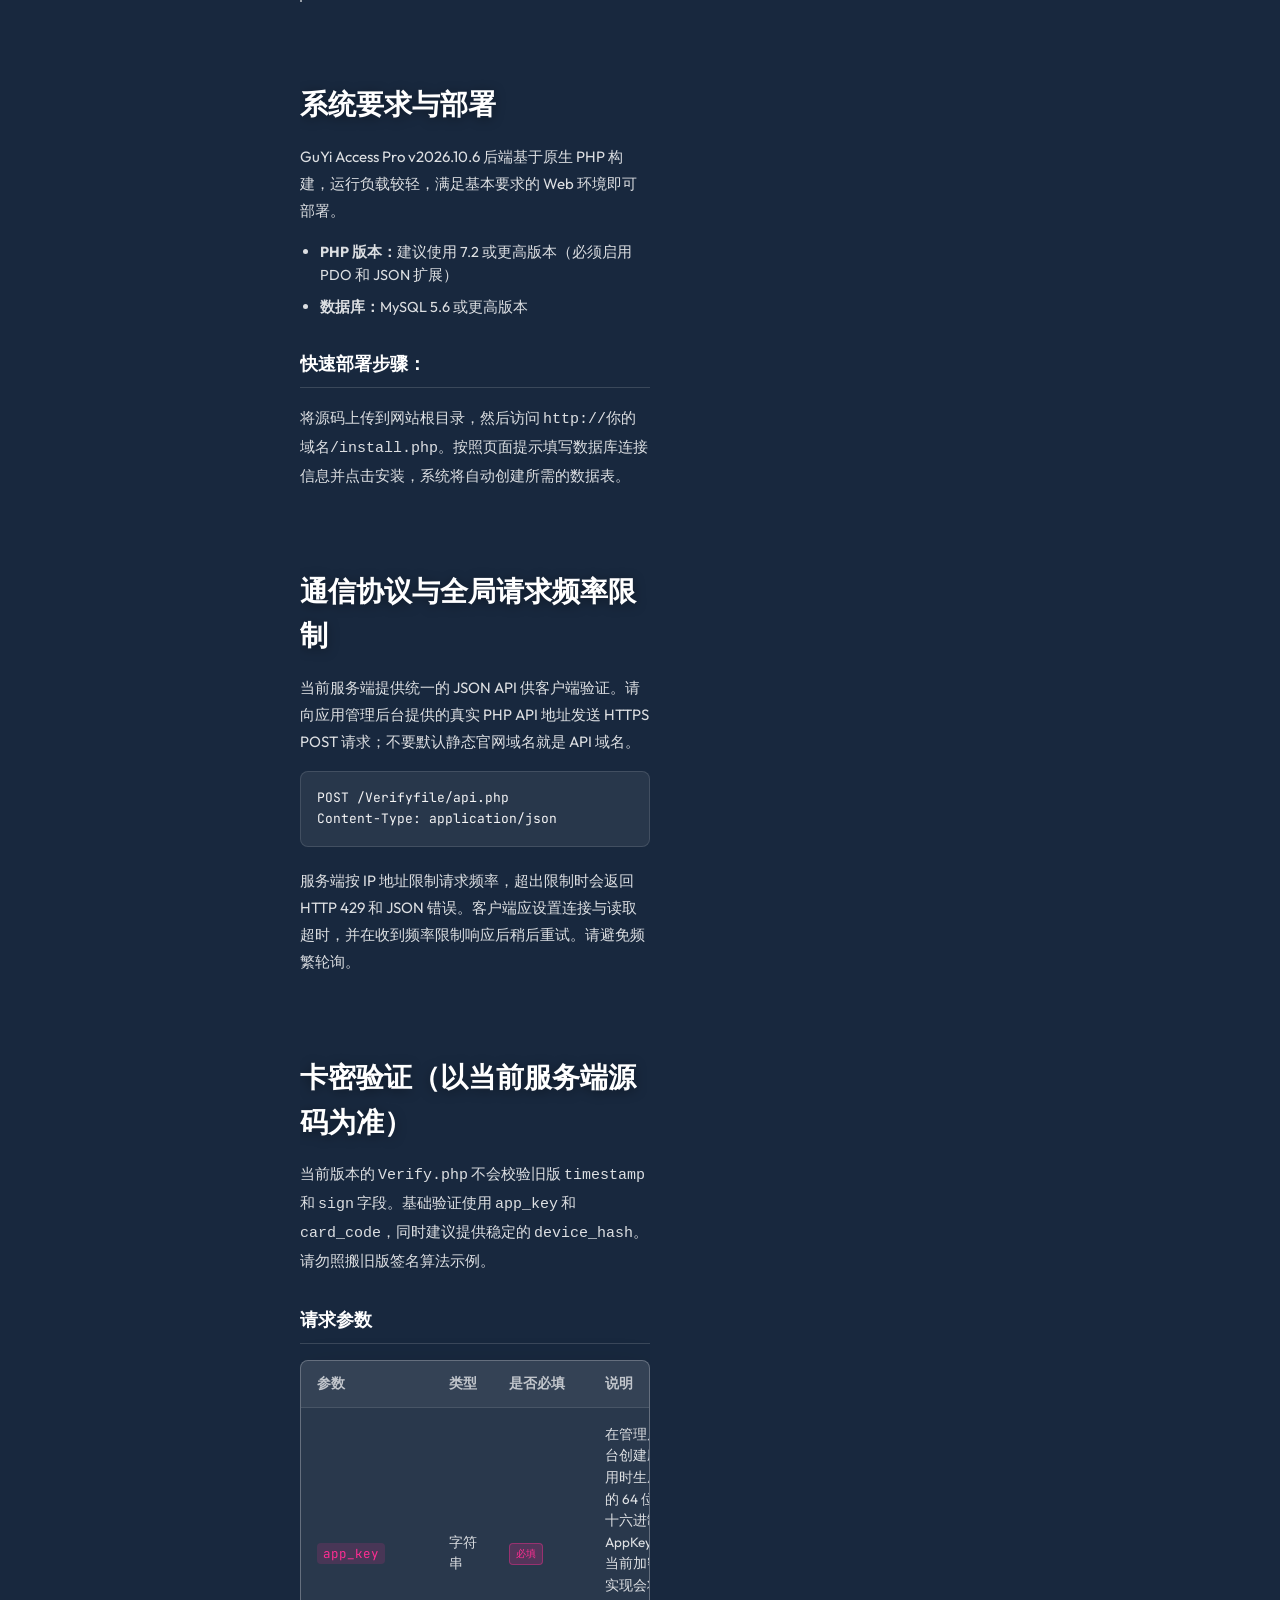
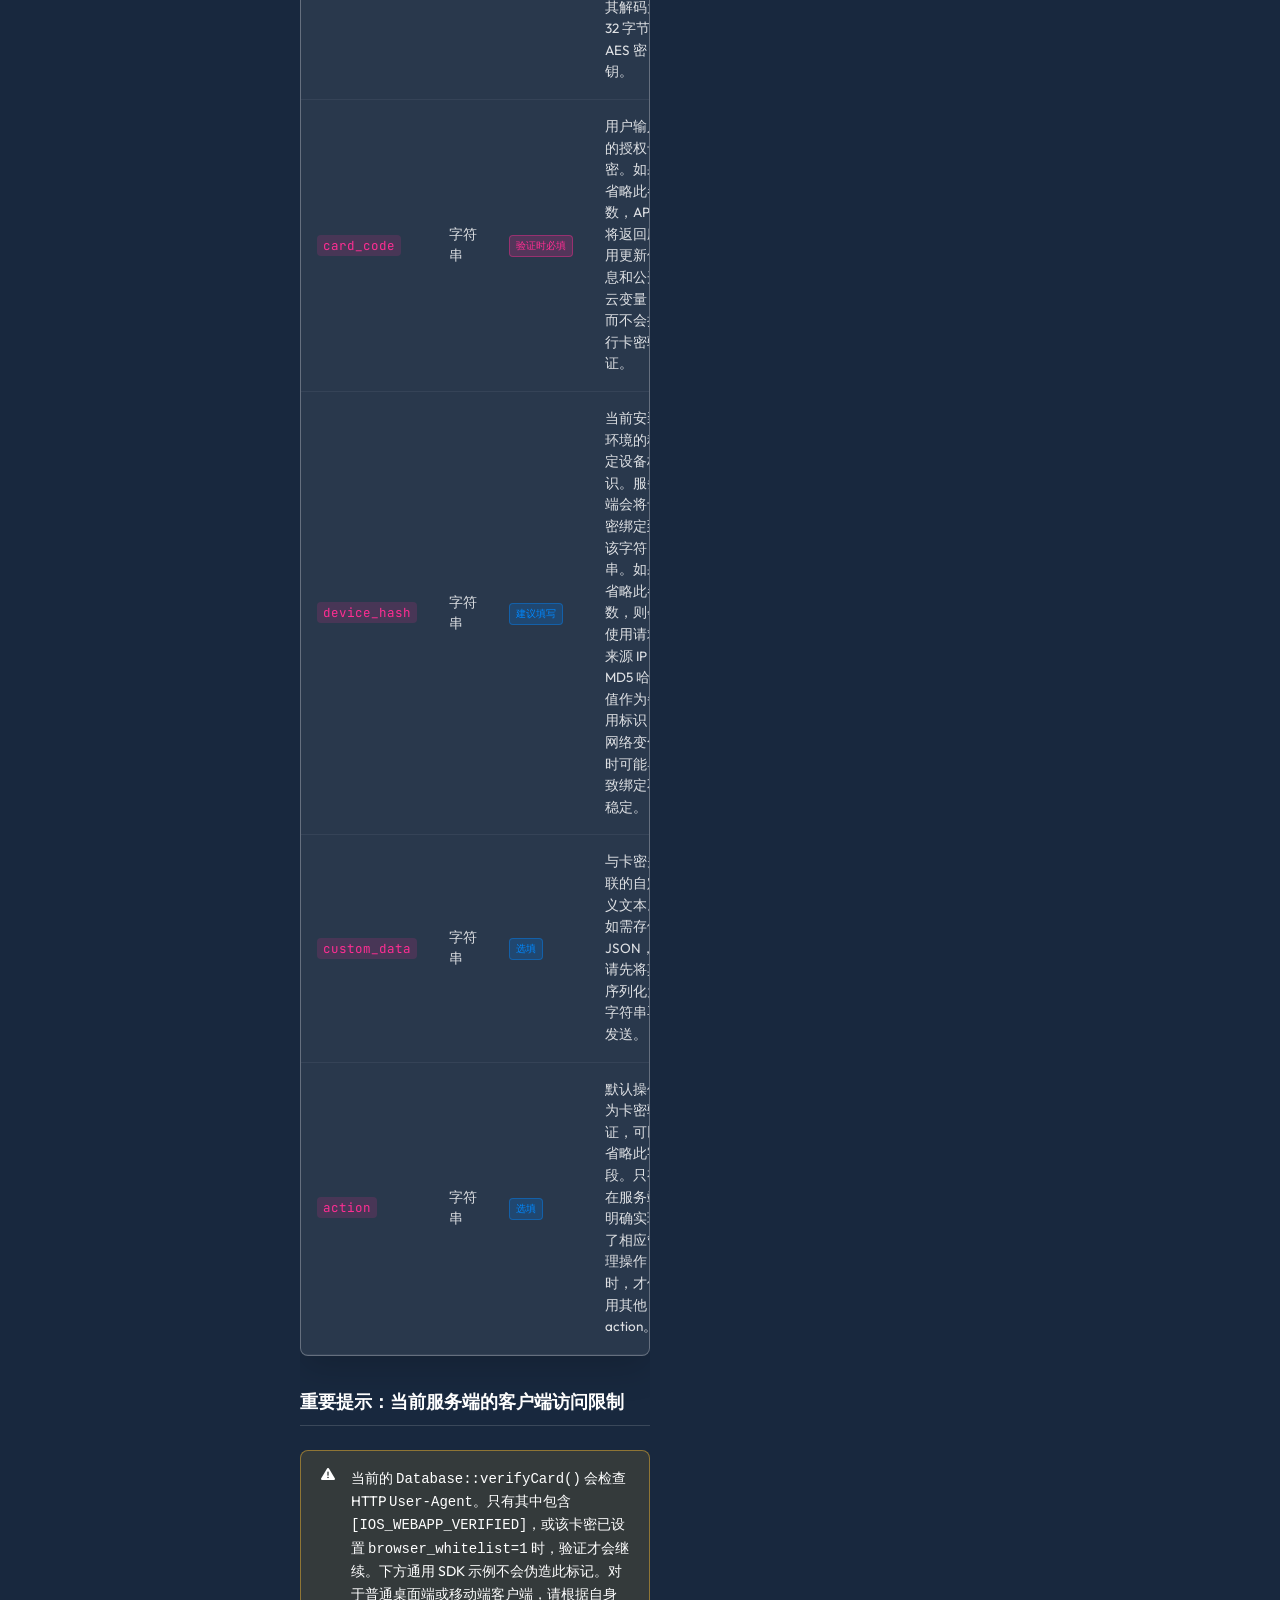
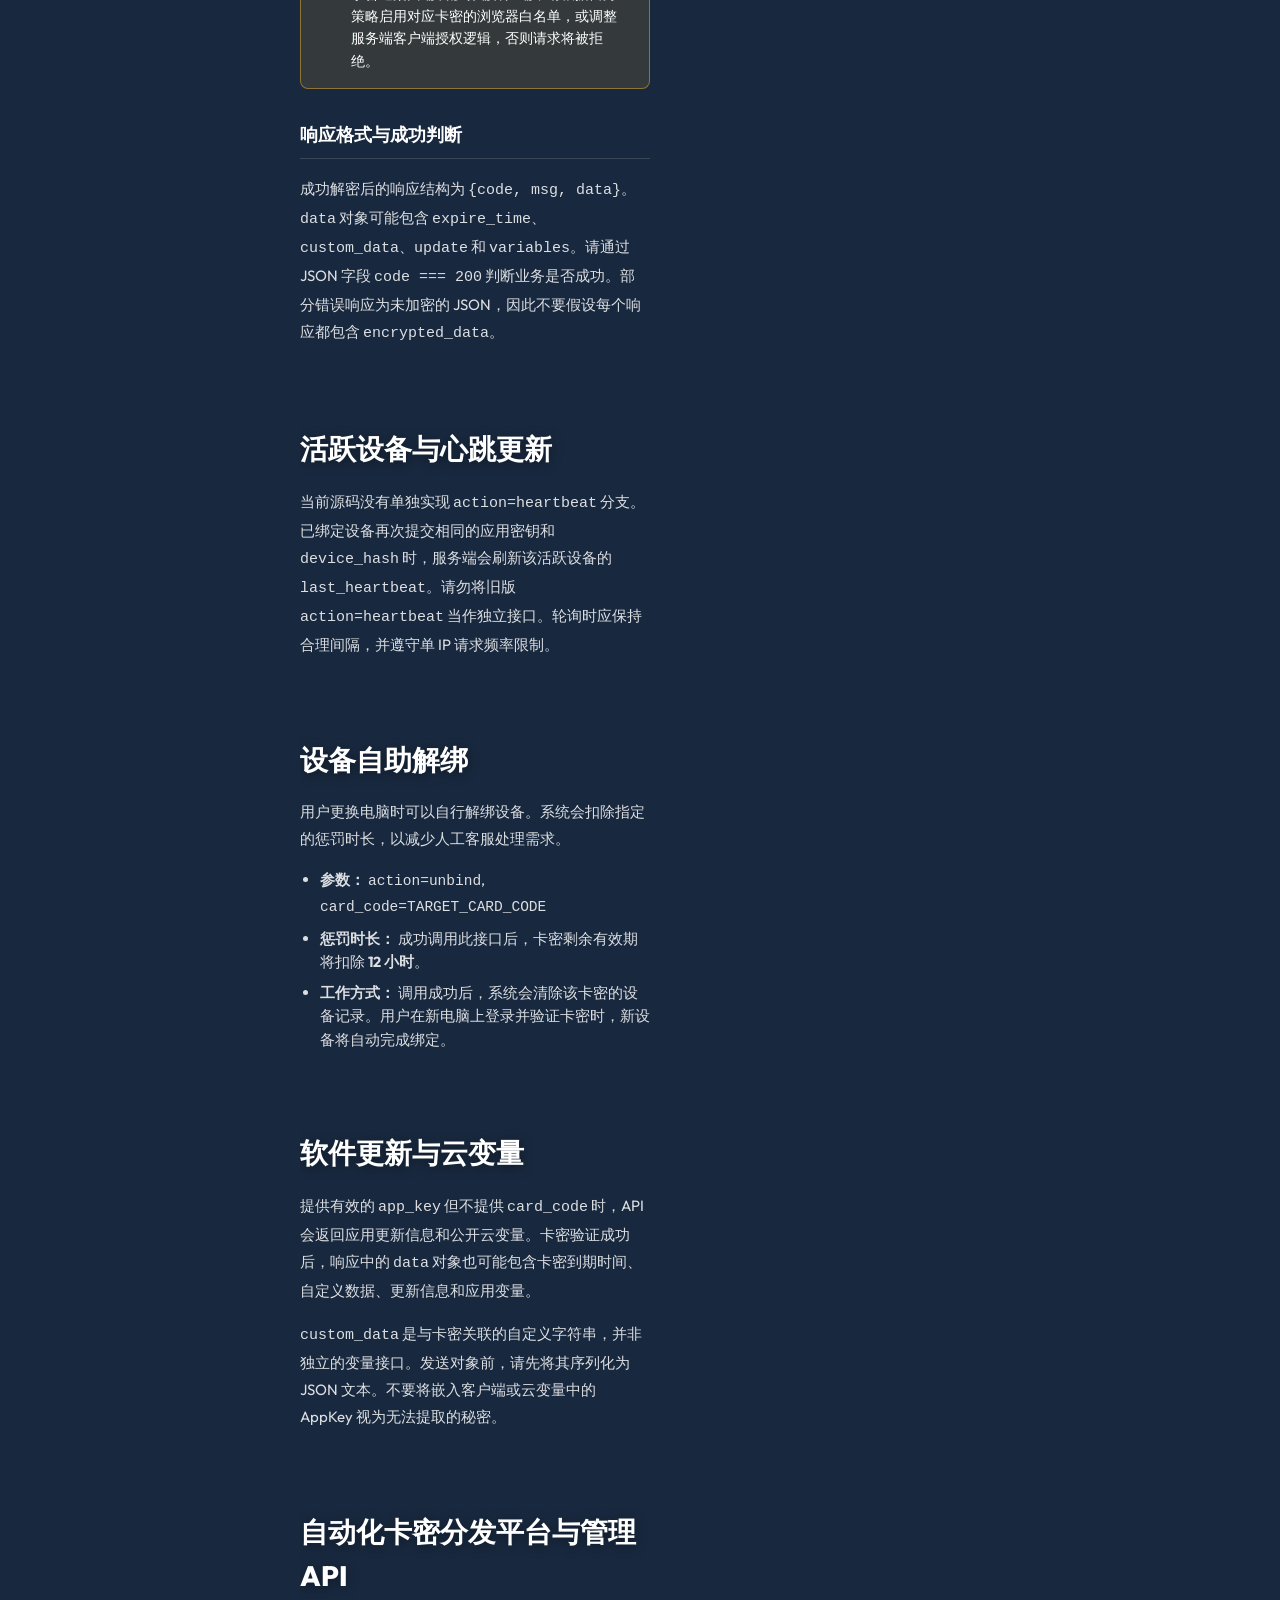
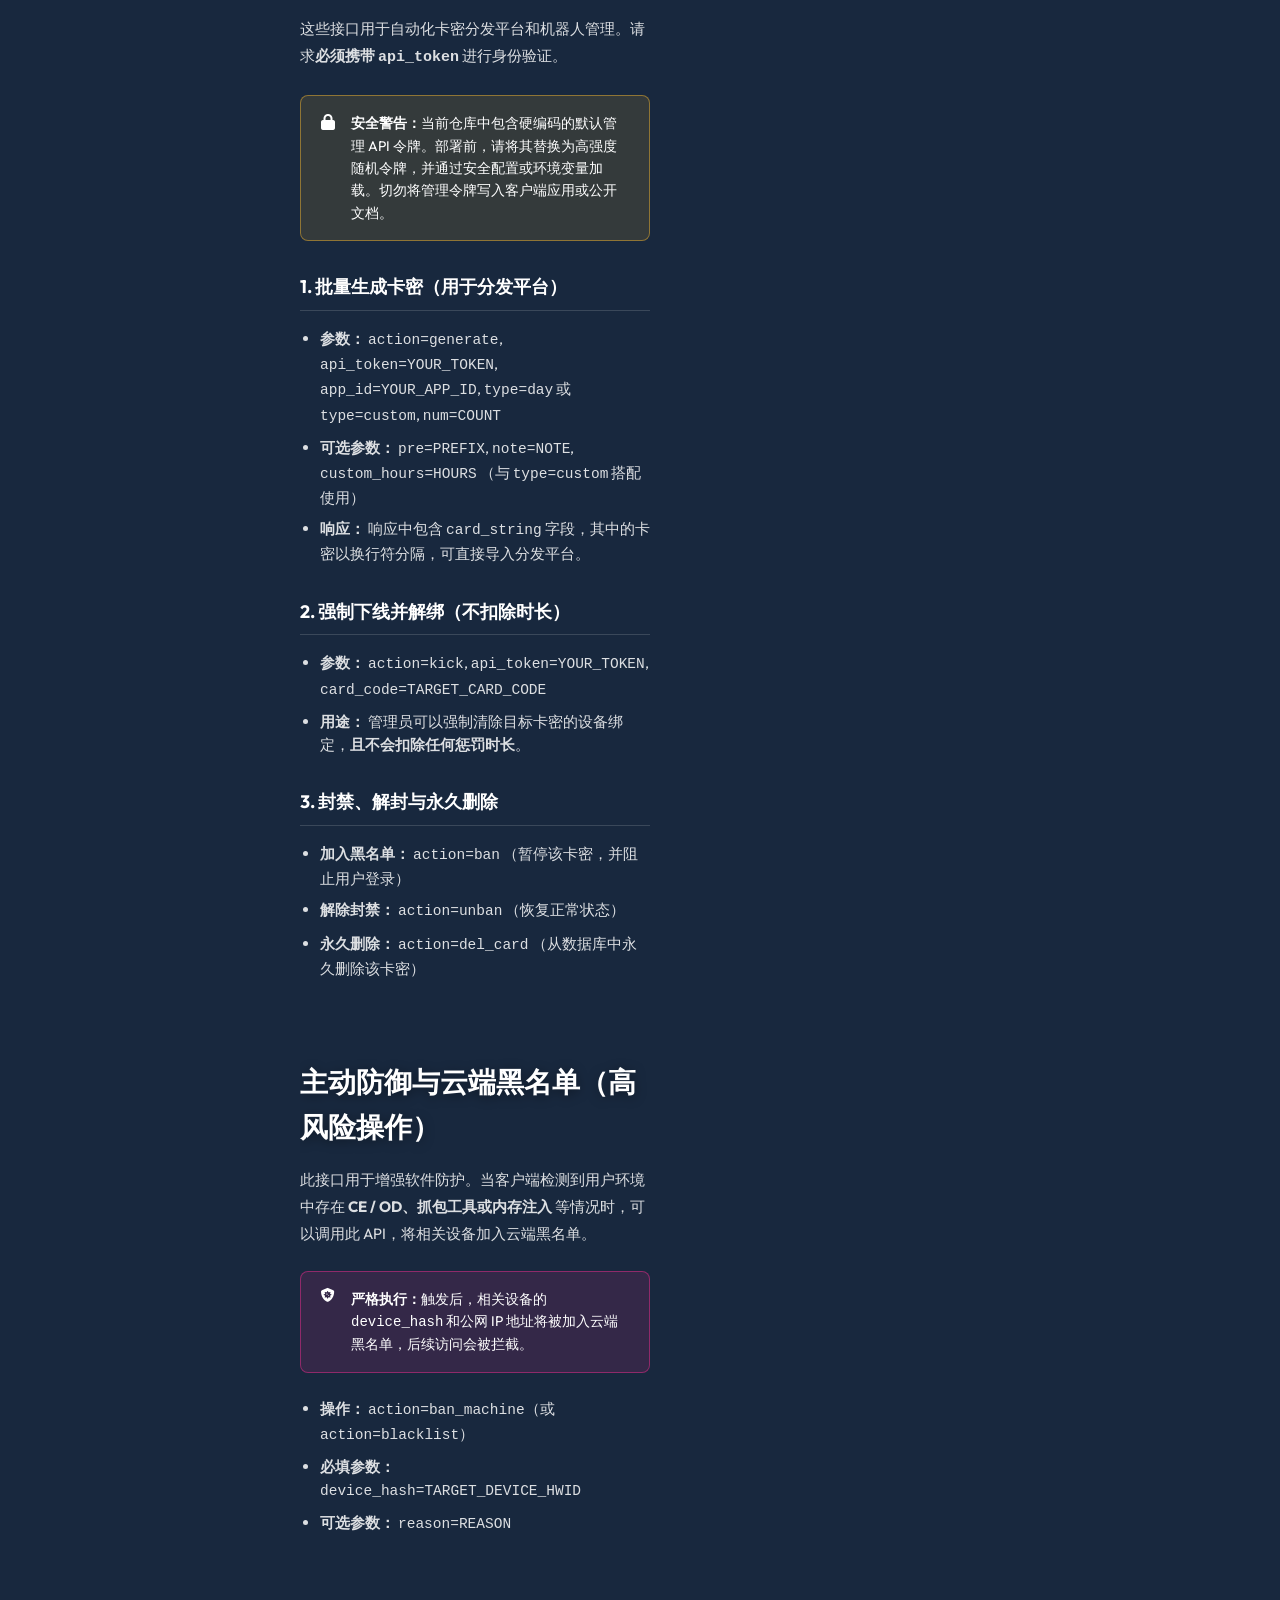
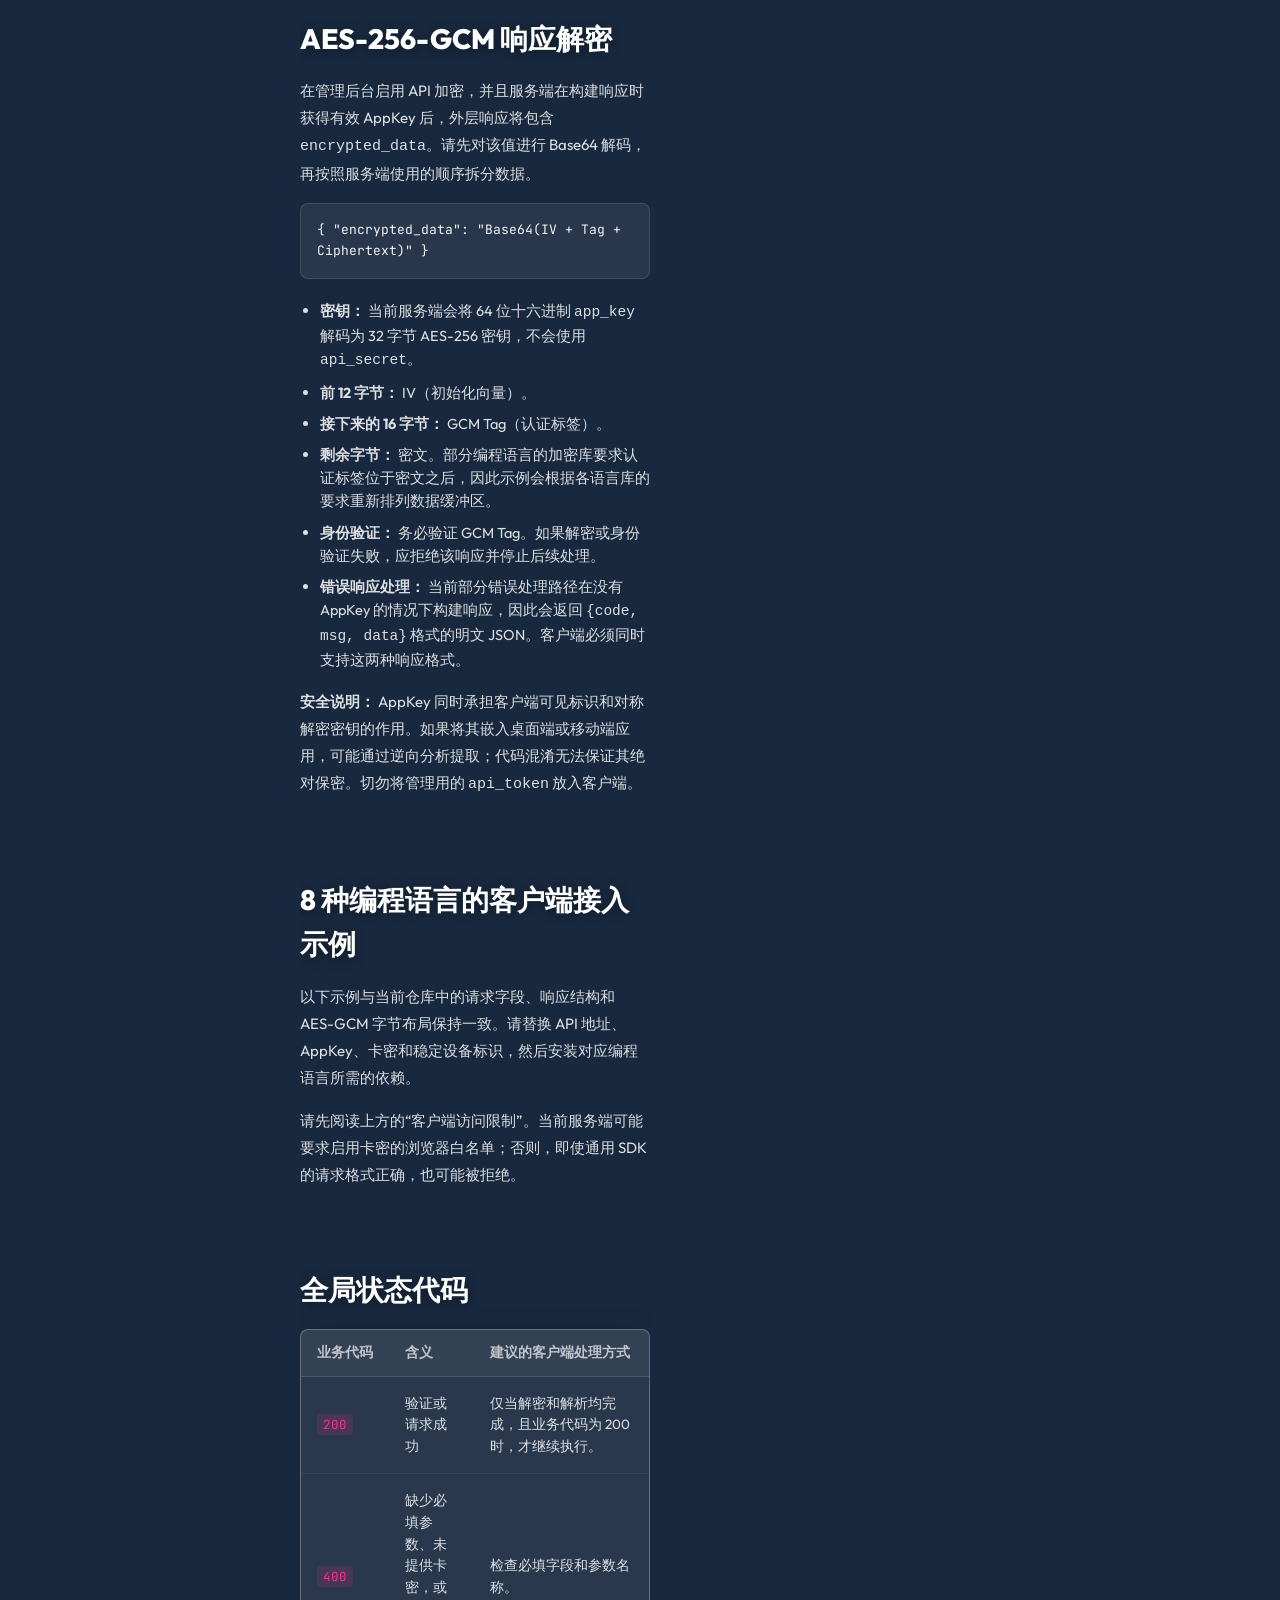
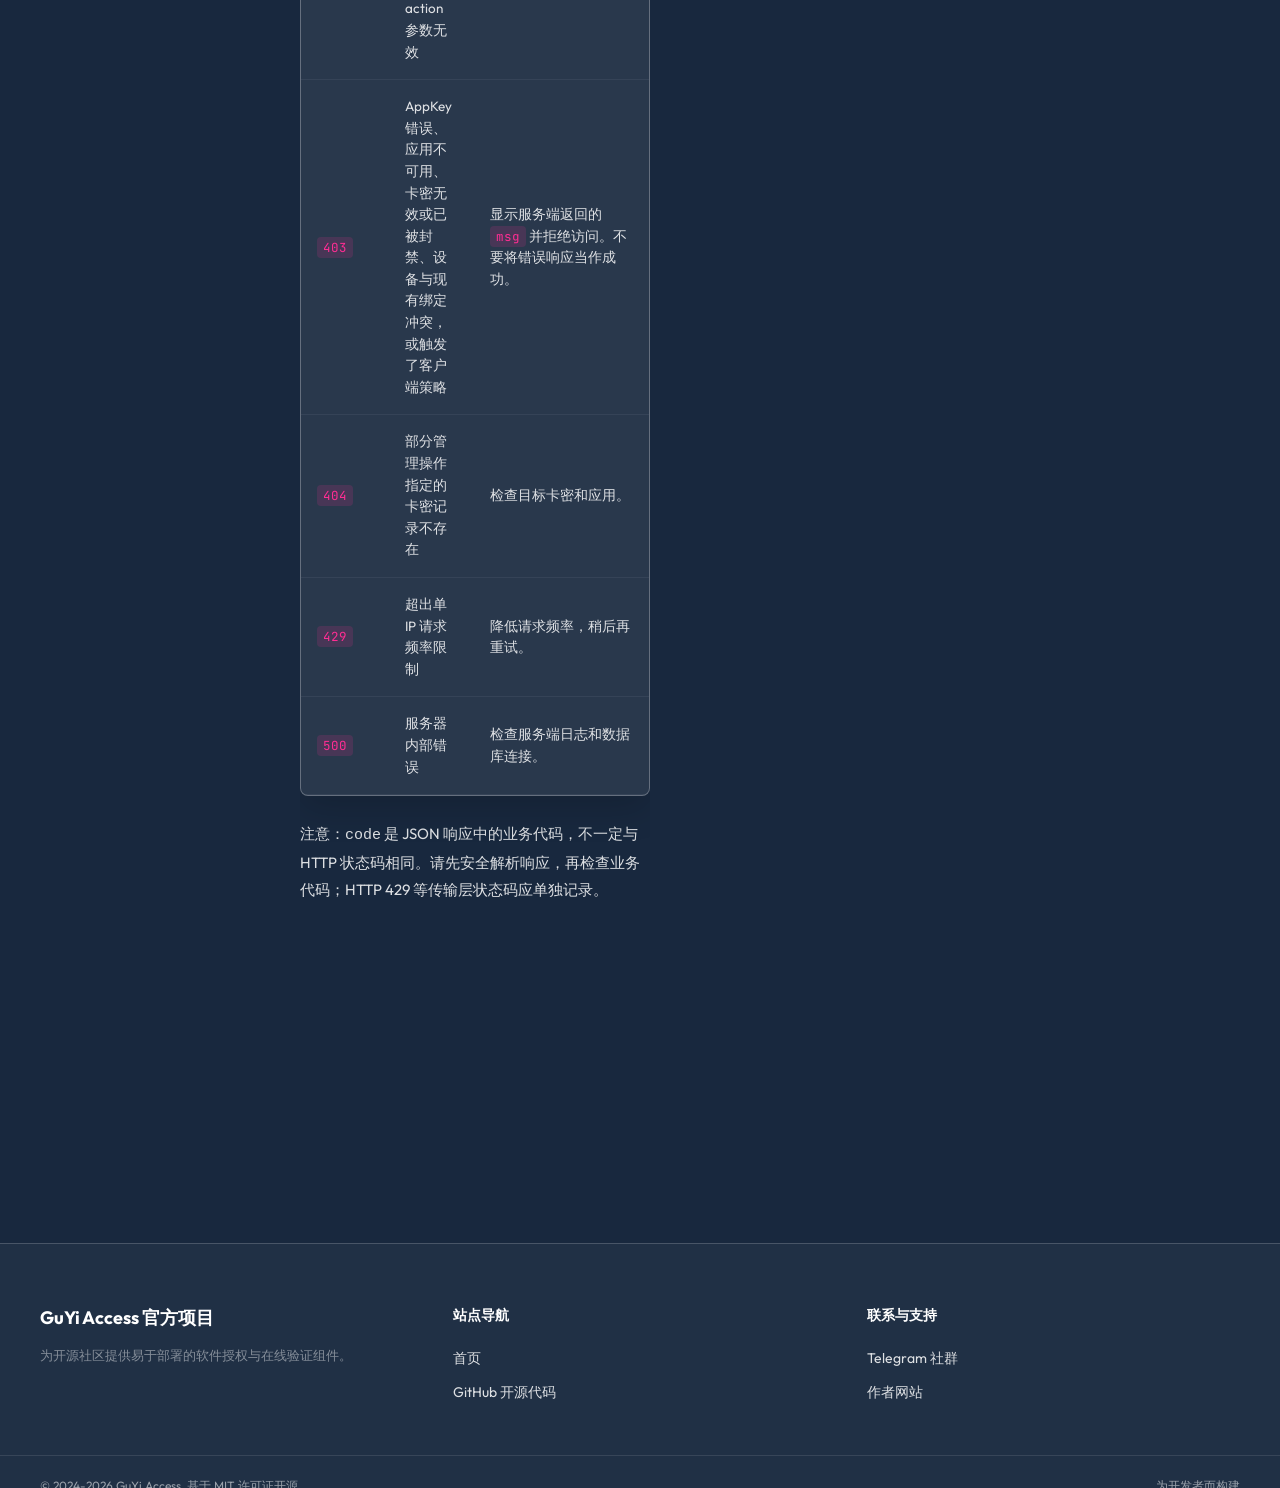
==== commit 1cece632: "Add files via upload" ====
--- a/docs.html
+++ b/docs.html
@@ -1,257 +1,267 @@
 <!DOCTYPE html>
-<html lang="en">
+<html lang="zh-CN">
 <head>
     <meta charset="UTF-8">
     <meta name="viewport" content="width=device-width, initial-scale=1.0, maximum-scale=1.0, user-scalable=no, viewport-fit=cover">
-    <meta name="theme-color" content="#0b0f1a">
-    <title>GuYi Access Developer Docs | License Verification API &amp; Encryption</title>
-    <meta name="description" content="Read the GuYi Access developer docs for deployment, JSON API parameters, device binding, AES-256-GCM decryption, response codes, and eight-language client examples.">
-    <meta name="keywords" content="GuYi Access documentation, license verification API, PHP MySQL deployment, AES-256-GCM decryption, device binding, license key API, Python SDK, C# SDK, Go SDK">
+    <meta name="theme-color" content="#18283e">
+    <title>GuYi Access 开发文档｜授权验证 API 与加密说明</title>
+    <meta name="description" content="查看 GuYi Access 部署说明、JSON API 参数、设备绑定、AES-256-GCM 解密、响应代码及多语言客户端示例。">
+    <meta name="keywords" content="GuYi Access 开发文档, 授权验证 API, PHP MySQL 部署, AES-256-GCM 解密, 设备绑定, 卡密 API, Python SDK, C# SDK, Go SDK">
     <meta name="robots" content="index, follow, max-image-preview:large">
     <meta name="author" content="GuYiovo">
     <link rel="canonical" href="https://guyi-access-wed.pages.dev/docs.html">
     <link rel="icon" href="https://pub-8a73d0f678a64dc9abb02ea54e4c44c5.r2.dev/logo.png" type="image/png">
     <meta property="og:type" content="article">
-    <meta property="og:locale" content="en_US">
+    <meta property="og:locale" content="zh_CN">
     <meta property="og:site_name" content="GuYi Access">
-    <meta property="og:title" content="GuYi Access Developer Docs | License Verification API &amp; Encryption">
-    <meta property="og:description" content="Deployment, JSON API, license verification, device binding, AES-256-GCM decryption, and eight client integration examples.">
+    <meta property="og:title" content="GuYi Access 开发文档｜授权验证 API 与加密说明">
+    <meta property="og:description" content="部署说明、JSON API、授权验证、设备绑定、AES-256-GCM 解密及多语言客户端集成示例。">
     <meta property="og:url" content="https://guyi-access-wed.pages.dev/docs.html">
     <meta property="og:image" content="https://guyi-access-wed.pages.dev/img/mockup-pc.png">
-    <meta property="og:image:alt" content="GuYi Access software interface preview">
+    <meta property="og:image:alt" content="GuYi Access 软件界面预览">
     <meta name="twitter:card" content="summary_large_image">
-    <meta name="twitter:title" content="GuYi Access Developer Documentation">
-    <meta name="twitter:description" content="Learn how to deploy GuYi Access and integrate license verification, device binding, and AES-256-GCM API responses.">
+    <meta name="twitter:title" content="GuYi Access 开发文档">
+    <meta name="twitter:description" content="了解如何部署 GuYi Access，并接入授权验证、设备绑定和 AES-256-GCM API 响应。">
     <meta name="twitter:image" content="https://guyi-access-wed.pages.dev/img/mockup-pc.png">
     <script type="application/ld+json">
     {
       "@context": "https://schema.org",
       "@type": "TechArticle",
-      "headline": "GuYi Access Developer Documentation",
-      "name": "GuYi Access Developer Documentation",
-      "description": "Technical guide to deploying GuYi Access, integrating its JSON license-verification API, handling device binding, and decrypting AES-256-GCM responses.",
+      "headline": "GuYi Access 开发文档",
+      "name": "GuYi Access 开发文档",
+      "description": "GuYi Access 部署、JSON 授权验证 API 接入、设备绑定处理及 AES-256-GCM 响应解密技术指南。",
       "url": "https://guyi-access-wed.pages.dev/docs.html",
-      "inLanguage": "en",
+      "inLanguage": "zh-CN",
       "author": {"@type": "Person", "name": "GuYiovo"},
       "about": {"@type": "SoftwareApplication", "name": "GuYi Access", "url": "https://guyi-access-wed.pages.dev/"}
     }
     </script>
-    <script src="js/docs.js?v=20261102" defer></script>
+    <link rel="preconnect" href="https://fonts.googleapis.com">
+    <link rel="preconnect" href="https://fonts.gstatic.com" crossorigin>
+    <link href="https://cdnjs.cloudflare.com/ajax/libs/font-awesome/6.5.1/css/all.min.css" rel="stylesheet">
+    <link href="https://fonts.googleapis.com/css2?family=JetBrains+Mono:wght@400;500;600&amp;family=Outfit:wght@300;400;500;600;700;800;900&amp;family=Inter:wght@400;500;600&amp;display=swap" rel="stylesheet">
+    <link rel="stylesheet" href="css/docs.css?v=20261118-blackwhite2">
+    <script src="js/docs.js?v=20261118-nav1" defer></script>
+    <script src="js/changelog.js?v=20261118-nav1" defer></script>
 </head>
 <body>
 <div class="cursor-glow" id="cursor-glow"></div>
 <video aria-hidden="true" autoplay="" class="anime-bg" id="anime-bg" loop="" muted="" playsinline=""></video>
 <header class="navbar scrolled glass-shine" id="navbar">
 <nav class="nav-container">
-<a class="nav-brand" href="index.html"><img alt="GuYi Access logo" src="https://pub-8a73d0f678a64dc9abb02ea54e4c44c5.r2.dev/logo.png"/>GuYi Access</a>
+<div class="nav-brand-group">
+<a class="nav-brand" href="index.html"><img alt="GuYi Access 标志" src="https://pub-8a73d0f678a64dc9abb02ea54e4c44c5.r2.dev/logo.png">GuYi Access</a>
+<div class="nav-version" aria-label="GuYi Access 当前最新版本"><span class="nav-version-label-full">当前最新版本：</span><span class="nav-version-label-short">当前版本：</span><span class="nav-version-label-tiny">版本：</span><strong id="nav-latest-version">2026.11.18</strong><span class="sr-only" id="latest-version-status">正在同步云端版本号…</span></div>
+</div>
 <div class="nav-links">
-<a href="index.html">Home</a>
-<a class="active" href="#">Developer Docs</a>
-<a href="https://github.com/GuYiovo/GuYi-Access" target="_blank"><i class="fab fa-github"></i></a>
+<a href="index.html">首页</a>
+<a class="active" href="docs.html">开发文档</a>
+<a class="nav-changelog-link" href="changelog.html"><i class="fas fa-clock-rotate-left"></i> 更新日志</a>
+<a href="https://github.com/GuYiovo/GuYi-Access" target="_blank" rel="noopener noreferrer"><i class="fab fa-github"></i></a>
 </div>
 </nav>
 </header>
 <div class="docs-page-header">
-<h1>GuYi Access Developer Documentation</h1>
-<p>Based on the currently published source code, this guide covers the API, multilingual client integration examples, and AES-256-GCM response decryption.</p>
+<h1>GuYi Access 开发文档</h1>
+<p>本文档基于当前公开的项目源码，介绍 API 接口、多语言客户端集成示例，以及 AES-256-GCM 响应解密方式。</p>
 </div>
 <main>
 <section class="section docs-section-bg" style="padding-top: 20px;">
 <div class="container docs-wrapper">
 <aside class="docs-nav glass-shine reveal">
-<div class="docs-nav-group">Before You Begin</div>
-<a class="active" href="#disclaimer">Open-Source Disclaimer</a>
-<div class="docs-nav-group">Quick Start</div>
-<a href="#setup">Environment and Deployment</a>
-<a href="#protocol">Global Limits and Communication Protocol</a>
-<div class="docs-nav-group">Core API Endpoints</div>
-<a href="#verify">License Key Verification and Request Rules</a>
-<a href="#heartbeat">Heartbeats and Active Devices</a>
-<a href="#unbind">Self-Service Unbinding</a>
-<a href="#vars">Cloud Variables and Data</a>
-<div class="docs-nav-group">Backend Platform Integration</div>
-<a href="#admin-api">Automated Key Distribution API</a>
-<div class="docs-nav-group">Security and Protection</div>
-<a href="#defend">Cloud Blacklist</a>
-<a href="#crypto">AES-256-GCM Encryption</a>
-<a href="#examples">Client Integration Examples in 8 Languages</a>
-<a href="#error-codes">Global Status Codes</a>
+<div class="docs-nav-group docs-nav-group-start">开始之前</div>
+<a class="active" href="#disclaimer">开源声明</a>
+<div class="docs-nav-group">快速开始</div>
+<a href="#setup">环境与部署</a>
+<a href="#protocol">全局限制与通信协议</a>
+<div class="docs-nav-group">核心 API 接口</div>
+<a href="#verify">卡密验证与请求规则</a>
+<a href="#heartbeat">心跳与活跃设备</a>
+<a href="#unbind">自助解绑</a>
+<a href="#vars">云变量与数据</a>
+<div class="docs-nav-group">后端平台对接</div>
+<a href="#admin-api">自动化卡密分发 API</a>
+<div class="docs-nav-group">安全与防护</div>
+<a href="#defend">云端黑名单</a>
+<a href="#crypto">AES-256-GCM 加密</a>
+<a href="#examples">8 种语言的客户端示例</a>
+<a href="#error-codes">全局状态代码</a>
 </aside>
 <article class="docs-content">
 <div class="qq-banner reveal" id="contact">
 <div>
-<h3><i class="fab fa-telegram" style="color:#0088FF"></i> Developer Community</h3>
-<p>For questions about cross-language integration, request debugging, or AES-256-GCM decryption, join the developer community on Telegram: <strong>@GuYi0u0</strong></p>
-</div>
-<a class="qq-btn" href="https://t.me/GuYi0u0" target="_blank">Join the Community</a>
+<h3><i class="fab fa-telegram" style="color:#0088FF"></i> 开发者社群</h3>
+<p>如需交流跨语言接入、请求调试或 AES-256-GCM 解密问题，欢迎加入 Telegram 开发者社群：<strong>@GuYi0u0</strong></p>
+</div>
+<a class="qq-btn" href="https://t.me/GuYi0u0" target="_blank">加入社群</a>
 </div>
 <div class="doc-block reveal" id="disclaimer">
-<h2 style="border-bottom: 1px solid rgba(255,255,255,0.1); padding-bottom: 16px; margin-bottom: 24px;">Open-Source Disclaimer and Reading Guide</h2>
+<h2 style="border-bottom: 1px solid rgba(255,255,255,0.1); padding-bottom: 16px; margin-bottom: 24px;">开源声明与阅读指南</h2>
 <div style="background: rgba(255, 255, 255, 0.03); border: 1px solid rgba(255, 255, 255, 0.08); border-left: 3px solid rgba(255, 255, 255, 0.4); padding: 18px 24px; border-radius: 8px; margin-bottom: 28px;">
-<strong style="color: #fff; font-size: 15px; display: block; margin-bottom: 8px;">Important: This is a non-profit open-source project, not a paid commercial product.</strong>
-<span style="color: var(--text-secondary); font-size: 14px; line-height: 1.7;">The core engine is open source to share knowledge and support learning and collaboration. Before reading this guide and integrating the project, please understand the following principles:</span>
+<strong style="color: #fff; font-size: 15px; display: block; margin-bottom: 8px;">重要提示：本项目为非营利开源项目，并非付费商业产品。</strong>
+<span style="color: var(--text-secondary); font-size: 14px; line-height: 1.7;">项目核心引擎以开源方式发布，旨在分享知识并促进学习与协作。在阅读本文档并接入项目之前，请先了解以下原则：</span>
 </div>
 <div>
 <div class="disclaimer-card">
-<div class="disclaimer-card-title">1. Open Source Does Not Include One-on-One Handholding</div>
-<div class="disclaimer-card-desc">Open source is not a commercial service. Maintainers are not obligated to provide step-by-step tutorials from scratch or ready-made code for every programming language.</div>
-</div>
-<div class="disclaimer-card">
-<div class="disclaimer-card-title">2. Basic Technical Skills Are Required</div>
-<div class="disclaimer-card-desc">This guide describes the communication protocol, API parameters, and AES-256-GCM response format implemented in the current source. Cross-platform integration requires basic programming skills and the ability to debug requests and analyze logs independently.</div>
-</div>
-<div class="disclaimer-card">
-<div class="disclaimer-card-title">3. Use Open-Source Resources Responsibly</div>
-<div class="disclaimer-card-desc">If you expect an open-source project to provide every customization and one-on-one support for free, this project may not be a good fit. We welcome technical discussion and ask that you respect the time and effort of maintainers.</div>
-</div>
-<div class="disclaimer-card">
-<div class="disclaimer-card-title">4. Disclaimer (Provided “As Is”)</div>
-<div class="disclaimer-card-desc">The source code and documentation are provided “as is,” without warranties of any kind, express or implied. The authors are not liable for losses or disputes arising from use of this project.</div>
+<div class="disclaimer-card-title">1. 开源项目不包含一对一手把手指导</div>
+<div class="disclaimer-card-desc">开源项目并非商业服务，维护者没有义务从零开始提供逐步教学，也不承诺为每种编程语言提供现成代码。</div>
+</div>
+<div class="disclaimer-card">
+<div class="disclaimer-card-title">2. 使用者需要具备基本技术能力</div>
+<div class="disclaimer-card-desc">本文档介绍当前源码中实现的通信协议、API 参数和 AES-256-GCM 响应格式。跨平台接入需要具备基本编程能力，并能够独立调试请求和分析日志。</div>
+</div>
+<div class="disclaimer-card">
+<div class="disclaimer-card-title">3. 请合理使用开源资源</div>
+<div class="disclaimer-card-desc">如果你希望开源项目免费提供所有定制功能和一对一支持，那么本项目可能并不适合你。我们欢迎技术交流，也请尊重维护者投入的时间与精力。</div>
+</div>
+<div class="disclaimer-card">
+<div class="disclaimer-card-title">4. 免责声明（按现状提供）</div>
+<div class="disclaimer-card-desc">本项目源码和文档均按“现状”提供，不附带任何明示或默示保证。作者不对使用本项目所产生的损失或争议承担责任。</div>
 </div>
 </div>
 <p style="color: var(--text-muted); font-size: 14px; margin-top: 24px; padding-left: 4px; border-left: 2px solid var(--text-muted);">
-                        Please respect the spirit of open source and exercise your own judgment. If you agree with these principles, continue with the documentation below.
+                        请尊重开源精神，并自行判断和承担使用风险。如果你认同以上原则，请继续阅读下方文档。
                     </p>
 </div>
 <div class="doc-block reveal" id="setup">
-<h2>System Requirements and Deployment</h2>
-<p>The GuYi Access Pro v2026.10.6 backend is built with native PHP and is lightweight enough to run in any web environment that meets the basic requirements.</p>
-<ul><li><strong>PHP version:</strong> 7.2 or later is recommended (PDO and JSON extensions required)</li><li><strong>Database:</strong> MySQL 5.6 or later</li></ul>
-<h3>Quick Deployment Steps:</h3>
-<p>Upload the source code to your website root directory, then visit  <code>http://your-domain/install.php</code>. Follow the on-screen instructions to enter your database connection details and click Install. The required tables will be created automatically.</p>
+<h2>系统要求与部署</h2>
+<p>GuYi Access Pro v2026.10.6 后端基于原生 PHP 构建，运行负载较轻，满足基本要求的 Web 环境即可部署。</p>
+<ul><li><strong>PHP 版本：</strong>建议使用 7.2 或更高版本（必须启用 PDO 和 JSON 扩展）</li><li><strong>数据库：</strong>MySQL 5.6 或更高版本</li></ul>
+<h3>快速部署步骤：</h3>
+<p>将源码上传到网站根目录，然后访问 <code>http://你的域名/install.php</code>。按照页面提示填写数据库连接信息并点击安装，系统将自动创建所需的数据表。</p>
 </div>
 <div class="doc-block reveal" id="protocol">
-<h2>Communication Protocol and Global Rate Limits</h2>
-<p>The current server exposes a unified JSON API for client verification. Send HTTPS POST requests to the actual PHP API URL provided in the application dashboard; do not assume the static website domain is also the API domain.</p>
+<h2>通信协议与全局请求频率限制</h2>
+<p>当前服务端提供统一的 JSON API 供客户端验证。请向应用管理后台提供的真实 PHP API 地址发送 HTTPS POST 请求；不要默认静态官网域名就是 API 域名。</p>
 <div class="inline-code"><span class="k">POST</span> /Verifyfile/api.php<br/>Content-Type: application/json</div>
-<p>The server applies rate limits by IP address and returns HTTP 429 with a JSON error when the limit is exceeded. Clients should set connection/read timeouts and retry later after a rate-limit response. Avoid frequent polling.</p>
+<p>服务端按 IP 地址限制请求频率，超出限制时会返回 HTTP 429 和 JSON 错误。客户端应设置连接与读取超时，并在收到频率限制响应后稍后重试。请避免频繁轮询。</p>
 </div>
 <div class="doc-block reveal" id="verify">
-<h2>License Key Verification (Based on the Current Server Source)</h2>
-<p>The current <code>Verify.php</code> does not validate the legacy <code>timestamp</code> and <code>sign</code> fields. Basic verification uses <code>app_key</code> and <code>card_code</code>; a stable <code>device_hash</code> is also recommended. Do not copy examples of the legacy signature algorithm.</p>
-<h3>Request Parameters</h3>
+<h2>卡密验证（以当前服务端源码为准）</h2>
+<p>当前版本的 <code>Verify.php</code> 不会校验旧版 <code>timestamp</code> 和 <code>sign</code> 字段。基础验证使用 <code>app_key</code> 和 <code>card_code</code>，同时建议提供稳定的 <code>device_hash</code>。请勿照搬旧版签名算法示例。</p>
+<h3>请求参数</h3>
 <div class="table-wrapper glass-shine">
 <table>
-<thead><tr><th>Parameter</th><th>Type</th><th>Required</th><th>Description</th></tr></thead>
+<thead><tr><th>参数</th><th>类型</th><th>是否必填</th><th>说明</th></tr></thead>
 <tbody>
-<tr><td><code>app_key</code></td><td>String</td><td><span class="tag-req">Required</span></td><td>The 64-character hexadecimal AppKey generated when an application is created in the dashboard. The current encryption implementation decodes it into a 32-byte AES key.</td></tr>
-<tr><td><code>card_code</code></td><td>String</td><td><span class="tag-req">Required for verification</span></td><td>The license key entered by the user. If omitted, the API returns application update information and public cloud variables instead of verifying a key.</td></tr>
-<tr><td><code>device_hash</code></td><td>String</td><td><span class="tag-opt">Recommended</span></td><td>A stable device identifier for the current installation. The server binds the key to this string. If omitted, the request source IP is MD5-hashed as a fallback, which may cause unstable binding when the network changes.</td></tr>
-<tr><td><code>custom_data</code></td><td>String</td><td><span class="tag-opt">Optional</span></td><td>Custom text associated with the license key. To store JSON, serialize it to a string before sending it.</td></tr>
-<tr><td><code>action</code></td><td>String</td><td><span class="tag-opt">Optional</span></td><td>License key verification is the default and this field can be omitted. Use another action only for an administrative operation explicitly implemented by the server.</td></tr>
+<tr><td><code>app_key</code></td><td>字符串</td><td><span class="tag-req">必填</span></td><td>在管理后台创建应用时生成的 64 位十六进制 AppKey。当前加密实现会将其解码为 32 字节的 AES 密钥。</td></tr>
+<tr><td><code>card_code</code></td><td>字符串</td><td><span class="tag-req">验证时必填</span></td><td>用户输入的授权卡密。如果省略此参数，API 将返回应用更新信息和公开云变量，而不会执行卡密验证。</td></tr>
+<tr><td><code>device_hash</code></td><td>字符串</td><td><span class="tag-opt">建议填写</span></td><td>当前安装环境的稳定设备标识。服务端会将卡密绑定到该字符串。如果省略此参数，则会使用请求来源 IP 的 MD5 哈希值作为备用标识；网络变化时可能导致绑定不稳定。</td></tr>
+<tr><td><code>custom_data</code></td><td>字符串</td><td><span class="tag-opt">选填</span></td><td>与卡密关联的自定义文本。如需存储 JSON，请先将其序列化为字符串再发送。</td></tr>
+<tr><td><code>action</code></td><td>字符串</td><td><span class="tag-opt">选填</span></td><td>默认操作为卡密验证，可以省略此字段。只有在服务端明确实现了相应管理操作时，才使用其他 action。</td></tr>
 </tbody>
 </table>
 </div>
-<h3>Important: Client Access Restrictions on the Current Server</h3>
-<div class="alert alert-warn"><i class="fas fa-triangle-exclamation"></i><div>The current <code>Database::verifyCard()</code> checks the HTTP <code>User-Agent</code>. Verification proceeds only if it contains <code>[IOS_WEBAPP_VERIFIED]</code> or the license key has <code>browser_whitelist=1</code>. The generic SDK examples below do not forge this marker. For regular desktop or mobile clients, enable the relevant license-key browser whitelist according to your policy, or adjust the server-side client authorization logic; otherwise, requests will be rejected.</div></div>
-<h3>Response Format and Success Checks</h3>
-<p>A decrypted successful response has the structure <code>{code, msg, data}</code>. The <code>data</code> object may contain <code>expire_time</code>, <code>custom_data</code>, <code>update</code>, and <code>variables</code>. Check whether the JSON field <code>code === 200</code> to determine business-level success. Some error responses are unencrypted JSON, so do not assume that every response contains <code>encrypted_data</code>.</p>
+<h3>重要提示：当前服务端的客户端访问限制</h3>
+<div class="alert alert-warn"><i class="fas fa-triangle-exclamation"></i><div>当前的 <code>Database::verifyCard()</code> 会检查 HTTP <code>User-Agent</code>。只有其中包含 <code>[IOS_WEBAPP_VERIFIED]</code>，或该卡密已设置 <code>browser_whitelist=1</code> 时，验证才会继续。下方通用 SDK 示例不会伪造此标记。对于普通桌面端或移动端客户端，请根据自身策略启用对应卡密的浏览器白名单，或调整服务端客户端授权逻辑，否则请求将被拒绝。</div></div>
+<h3>响应格式与成功判断</h3>
+<p>成功解密后的响应结构为 <code>{code, msg, data}</code>。<code>data</code> 对象可能包含 <code>expire_time</code>、<code>custom_data</code>、<code>update</code> 和 <code>variables</code>。请通过 JSON 字段 <code>code === 200</code> 判断业务是否成功。部分错误响应为未加密的 JSON，因此不要假设每个响应都包含 <code>encrypted_data</code>。</p>
 </div>
 <div class="doc-block reveal" id="heartbeat">
-<h2>Active Devices and Heartbeat Updates</h2>
-<p>The current source code does not implement a separate <code>action=heartbeat</code> branch. When an already-bound device submits the same application key and the same <code>device_hash</code> again, the server refreshes the active device’s <code>last_heartbeat</code>. Do not treat the legacy <code>action=heartbeat</code> as a separate endpoint. Poll at a reasonable interval and observe the per-IP rate limit.</p>
+<h2>活跃设备与心跳更新</h2>
+<p>当前源码没有单独实现 <code>action=heartbeat</code> 分支。已绑定设备再次提交相同的应用密钥和 <code>device_hash</code> 时，服务端会刷新该活跃设备的 <code>last_heartbeat</code>。请勿将旧版 <code>action=heartbeat</code> 当作独立接口。轮询时应保持合理间隔，并遵守单 IP 请求频率限制。</p>
 </div>
 <div class="doc-block reveal" id="unbind">
-<h2>Self-Service Device Unbinding</h2>
-<p>Users can unbind a device themselves when switching computers. The system deducts a specified penalty period to reduce manual support requests.</p>
-<ul>
-<li><strong>Parameters:</strong> <code>action=unbind</code>, <code>card_code=TARGET_CARD_CODE</code></li>
-<li><strong>Penalty:</strong> A successful call to this endpoint deducts <strong>12 hours</strong> from the license key’s remaining validity period.</li>
-<li><strong>How it works:</strong> After a successful call, the system clears the device record for that license key. When the user signs in and verifies the key on a new computer, the new device is bound automatically.</li>
+<h2>设备自助解绑</h2>
+<p>用户更换电脑时可以自行解绑设备。系统会扣除指定的惩罚时长，以减少人工客服处理需求。</p>
+<ul>
+<li><strong>参数：</strong> <code>action=unbind</code>, <code>card_code=TARGET_CARD_CODE</code></li>
+<li><strong>惩罚时长：</strong> 成功调用此接口后，卡密剩余有效期将扣除 <strong>12 小时</strong>。</li>
+<li><strong>工作方式：</strong> 调用成功后，系统会清除该卡密的设备记录。用户在新电脑上登录并验证卡密时，新设备将自动完成绑定。</li>
 </ul>
 </div>
 <div class="doc-block reveal" id="vars">
-<h2>Software Updates and Cloud Variables</h2>
-<p>When a valid <code>app_key</code> is provided without <code>card_code</code>, the API returns application update information and public cloud variables. After successful license-key verification, the response’s <code>data</code> object may also include the key’s expiration time, custom data, update information, and application variables.</p>
-<p><code>custom_data</code> is a custom string associated with a license key, not a standalone variable endpoint. Serialize any object as JSON text before sending it. Do not treat an AppKey embedded in a client or cloud variables as secrets that cannot be extracted.</p>
+<h2>软件更新与云变量</h2>
+<p>提供有效的 <code>app_key</code> 但不提供 <code>card_code</code> 时，API 会返回应用更新信息和公开云变量。卡密验证成功后，响应中的 <code>data</code> 对象也可能包含卡密到期时间、自定义数据、更新信息和应用变量。</p>
+<p><code>custom_data</code> 是与卡密关联的自定义字符串，并非独立的变量接口。发送对象前，请先将其序列化为 JSON 文本。不要将嵌入客户端或云变量中的 AppKey 视为无法提取的秘密。</p>
 </div>
 <div class="doc-block reveal" id="admin-api">
-<h2>Automated Key Distribution Platforms and Admin API</h2>
-<p>These endpoints are intended for automated key distribution platforms and bot-based administration. Requests <strong>must include <code>api_token</code></strong> for authentication.</p>
+<h2>自动化卡密分发平台与管理 API</h2>
+<p>这些接口用于自动化卡密分发平台和机器人管理。请求<strong>必须携带 <code>api_token</code></strong> 进行身份验证。</p>
 <div class="alert alert-warn">
 <i class="fas fa-lock" style="font-size: 16px; margin-top: 2px;"></i>
-<div><strong>Security Warning:</strong> The repository currently contains a hard-coded default admin API token. Before deployment, replace it with a strong random token and load it from secure configuration or an environment variable. Never include the admin token in client applications or public documentation.</div>
-</div>
-<h3>1. Generate License Keys in Bulk (For Distribution Platforms)</h3>
-<ul>
-<li><strong>Parameters:</strong> <code>action=generate</code>, <code>api_token=YOUR_TOKEN</code>, <code>app_id=YOUR_APP_ID</code>, <code>type=day</code> or <code>type=custom</code>, <code>num=COUNT</code></li>
-<li><strong>Optional parameters:</strong> <code>pre=PREFIX</code>, <code>note=NOTE</code>, <code>custom_hours=HOURS</code> (used with <code>type=custom</code>)</li>
-<li><strong>Response:</strong> The response includes a <code>card_string</code> field containing newline-separated license keys that can be imported directly into a distribution platform.</li>
-</ul>
-<h3>2. Force Logout and Unbind (No Time Deduction)</h3>
-<ul>
-<li><strong>Parameters:</strong> <code>action=kick</code>, <code>api_token=YOUR_TOKEN</code>, <code>card_code=TARGET_CARD_CODE</code></li>
-<li><strong>Purpose:</strong> An administrator can forcibly clear the target key’s device binding <strong>without deducting any penalty time</strong>.</li>
-</ul>
-<h3>3. Ban, Unban, and Permanently Delete</h3>
-<ul>
-<li><strong>Add to blacklist:</strong> <code>action=ban</code> (suspends the key and prevents the user from signing in)</li>
-<li><strong>Remove ban:</strong> <code>action=unban</code> (restores normal status)</li>
-<li><strong>Permanently delete:</strong> <code>action=del_card</code> (permanently removes the key from the database)</li>
+<div><strong>安全警告：</strong>当前仓库中包含硬编码的默认管理 API 令牌。部署前，请将其替换为高强度随机令牌，并通过安全配置或环境变量加载。切勿将管理令牌写入客户端应用或公开文档。</div>
+</div>
+<h3>1. 批量生成卡密（用于分发平台）</h3>
+<ul>
+<li><strong>参数：</strong> <code>action=generate</code>, <code>api_token=YOUR_TOKEN</code>, <code>app_id=YOUR_APP_ID</code>, <code>type=day</code> 或 <code>type=custom</code>, <code>num=COUNT</code></li>
+<li><strong>可选参数：</strong> <code>pre=PREFIX</code>, <code>note=NOTE</code>, <code>custom_hours=HOURS</code> （与 <code>type=custom</code> 搭配使用）</li>
+<li><strong>响应：</strong> 响应中包含 <code>card_string</code> 字段，其中的卡密以换行符分隔，可直接导入分发平台。</li>
+</ul>
+<h3>2. 强制下线并解绑（不扣除时长）</h3>
+<ul>
+<li><strong>参数：</strong> <code>action=kick</code>, <code>api_token=YOUR_TOKEN</code>, <code>card_code=TARGET_CARD_CODE</code></li>
+<li><strong>用途：</strong> 管理员可以强制清除目标卡密的设备绑定，<strong>且不会扣除任何惩罚时长</strong>。</li>
+</ul>
+<h3>3. 封禁、解封与永久删除</h3>
+<ul>
+<li><strong>加入黑名单：</strong> <code>action=ban</code> （暂停该卡密，并阻止用户登录）</li>
+<li><strong>解除封禁：</strong> <code>action=unban</code> （恢复正常状态）</li>
+<li><strong>永久删除：</strong> <code>action=del_card</code> （从数据库中永久删除该卡密）</li>
 </ul>
 </div>
 <div class="doc-block reveal" id="defend">
-<h2>Active Defense and Cloud Blacklisting (High-Risk Operations)</h2>
-<p>This endpoint strengthens software protection. When a client detects <strong>CE / OD, packet-capture tools, or memory injection</strong> in the user’s environment, it can call this API to blacklist the associated device in the cloud.</p>
-<div class="alert alert-danger"><i class="fas fa-shield-virus"></i><div><strong>Strict enforcement:</strong> Once triggered, the associated device’s <code>device_hash</code> and public IP address are added to the cloud blacklist, blocking further access.</div></div>
-<ul>
-<li><strong>Action:</strong> <code>action=ban_machine</code> (or <code>action=blacklist</code>)</li>
-<li><strong>Required parameters:</strong> <code>device_hash=TARGET_DEVICE_HWID</code></li>
-<li><strong>Optional parameters:</strong> <code>reason=REASON</code></li>
+<h2>主动防御与云端黑名单（高风险操作）</h2>
+<p>此接口用于增强软件防护。当客户端检测到用户环境中存在 <strong>CE / OD、抓包工具或内存注入</strong> 等情况时，可以调用此 API，将相关设备加入云端黑名单。</p>
+<div class="alert alert-danger"><i class="fas fa-shield-virus"></i><div><strong>严格执行：</strong>触发后，相关设备的 <code>device_hash</code> 和公网 IP 地址将被加入云端黑名单，后续访问会被拦截。</div></div>
+<ul>
+<li><strong>操作：</strong> <code>action=ban_machine</code>（或 <code>action=blacklist</code>）</li>
+<li><strong>必填参数：</strong> <code>device_hash=TARGET_DEVICE_HWID</code></li>
+<li><strong>可选参数：</strong> <code>reason=REASON</code></li>
 </ul>
 </div>
 <div class="doc-block reveal" id="crypto">
-<h2>AES-256-GCM Response Decryption</h2>
-<p>When API encryption is enabled in the dashboard and the server is given a valid AppKey while building the response, the outer response contains <code>encrypted_data</code>. Base64-decode this value, then split the payload in the order used by the server.</p>
+<h2>AES-256-GCM 响应解密</h2>
+<p>在管理后台启用 API 加密，并且服务端在构建响应时获得有效 AppKey 后，外层响应将包含 <code>encrypted_data</code>。请先对该值进行 Base64 解码，再按照服务端使用的顺序拆分数据。</p>
 <div class="inline-code">{ "encrypted_data": "Base64(IV + Tag + Ciphertext)" }</div>
 <ul>
-<li><strong>Key:</strong> The current server hex-decodes the 64-character hexadecimal <code>app_key</code> into a 32-byte AES-256 key. It does not use <code>api_secret</code>.</li>
-<li><strong>First 12 bytes:</strong> IV (initialization vector).</li>
-<li><strong>Next 16 bytes:</strong> GCM tag (authentication tag).</li>
-<li><strong>Remaining bytes:</strong> Ciphertext. Some language-specific crypto libraries require the tag to follow the ciphertext, so the examples rearrange the buffer as required by each library.</li>
-<li><strong>Authentication:</strong> Always verify the GCM tag. Reject the response if decryption or authentication fails; do not proceed.</li>
-<li><strong>Handling Error Responses:</strong> Some current error paths build a response without an AppKey and therefore return plain-text JSON in the form <code>{code, msg, data}</code>. Clients must support both response formats.</li>
-</ul>
-<p><strong>Security Note:</strong> The AppKey serves as both a client-visible identifier and a symmetric decryption key. If embedded in a desktop or mobile application, it may be extracted through reverse engineering; obfuscation cannot guarantee secrecy. Never put the admin <code>api_token</code> in a client.</p>
+<li><strong>密钥：</strong> 当前服务端会将 64 位十六进制 <code>app_key</code> 解码为 32 字节 AES-256 密钥，不会使用 <code>api_secret</code>。</li>
+<li><strong>前 12 字节：</strong> IV（初始化向量）。</li>
+<li><strong>接下来的 16 字节：</strong> GCM Tag（认证标签）。</li>
+<li><strong>剩余字节：</strong> 密文。部分编程语言的加密库要求认证标签位于密文之后，因此示例会根据各语言库的要求重新排列数据缓冲区。</li>
+<li><strong>身份验证：</strong> 务必验证 GCM Tag。如果解密或身份验证失败，应拒绝该响应并停止后续处理。</li>
+<li><strong>错误响应处理：</strong> 当前部分错误处理路径在没有 AppKey 的情况下构建响应，因此会返回 <code>{code, msg, data}</code> 格式的明文 JSON。客户端必须同时支持这两种响应格式。</li>
+</ul>
+<p><strong>安全说明：</strong> AppKey 同时承担客户端可见标识和对称解密密钥的作用。如果将其嵌入桌面端或移动端应用，可能通过逆向分析提取；代码混淆无法保证其绝对保密。切勿将管理用的 <code>api_token</code> 放入客户端。</p>
 </div>
 <div class="doc-block reveal" id="examples">
-<h2>Client Client Integration Examples in 8 Languages</h2>
-<p>The examples below reflect the request fields, response structure, and AES-GCM byte layout in the current repository. Replace the API URL, AppKey, license key, and stable device identifier, then install the dependencies required for your language.</p>
-<p>Read “Client Access Restrictions” above first. The current server may require the license key’s browser whitelist to be enabled; otherwise, even a correctly formatted request from a generic SDK may be rejected.</p>
+<h2>8 种编程语言的客户端接入示例</h2>
+<p>以下示例与当前仓库中的请求字段、响应结构和 AES-GCM 字节布局保持一致。请替换 API 地址、AppKey、卡密和稳定设备标识，然后安装对应编程语言所需的依赖。</p>
+<p>请先阅读上方的“客户端访问限制”。当前服务端可能要求启用卡密的浏览器白名单；否则，即使通用 SDK 的请求格式正确，也可能被拒绝。</p>
 </div>
 <div class="doc-block reveal" id="error-codes">
-<h2>Global Status Codes</h2>
+<h2>全局状态代码</h2>
 <div class="table-wrapper glass-shine">
 <table>
-<thead><tr><th>Business Code</th><th>Meaning</th><th>Recommended Client Handling</th></tr></thead>
+<thead><tr><th>业务代码</th><th>含义</th><th>建议的客户端处理方式</th></tr></thead>
 <tbody>
-<tr><td><code>200</code></td><td>Verification or request succeeded</td><td>Proceed only after decryption and parsing complete and the business code is 200.</td></tr>
-<tr><td><code>400</code></td><td>A required parameter is missing, no license key was supplied, or an action parameter is invalid</td><td>Check the required fields and parameter names.</td></tr>
-<tr><td><code>403</code></td><td>The AppKey is incorrect, the application is unavailable, the license key is invalid or banned, the device conflicts with an existing binding, or a client policy was triggered</td><td>Display the server’s <code>msg</code> and deny access. Do not treat an error response as success.</td></tr>
-<tr><td><code>404</code></td><td>The specified license-key record does not exist for some administrative operations</td><td>Check the target license key and application.</td></tr>
-<tr><td><code>429</code></td><td>The per-IP request rate limit was exceeded</td><td>Reduce the request rate and retry after a short delay.</td></tr>
-<tr><td><code>500</code></td><td>Internal server error</td><td>Check the server logs and database connection.</td></tr>
+<tr><td><code>200</code></td><td>验证或请求成功</td><td>仅当解密和解析均完成，且业务代码为 200 时，才继续执行。</td></tr>
+<tr><td><code>400</code></td><td>缺少必填参数、未提供卡密，或 action 参数无效</td><td>检查必填字段和参数名称。</td></tr>
+<tr><td><code>403</code></td><td>AppKey 错误、应用不可用、卡密无效或已被封禁、设备与现有绑定冲突，或触发了客户端策略</td><td>显示服务端返回的 <code>msg</code> 并拒绝访问。不要将错误响应当作成功。</td></tr>
+<tr><td><code>404</code></td><td>部分管理操作指定的卡密记录不存在</td><td>检查目标卡密和应用。</td></tr>
+<tr><td><code>429</code></td><td>超出单 IP 请求频率限制</td><td>降低请求频率，稍后再重试。</td></tr>
+<tr><td><code>500</code></td><td>服务器内部错误</td><td>检查服务端日志和数据库连接。</td></tr>
 </tbody>
 </table>
 </div>
-<p>Note: <code>code</code> is the business code in the JSON response and does not necessarily match the HTTP status code. Parse the response safely before checking the business code, and log transport-level statuses such as HTTP 429 separately.</p>
+<p>注意：<code>code</code> 是 JSON 响应中的业务代码，不一定与 HTTP 状态码相同。请先安全解析响应，再检查业务代码；HTTP 429 等传输层状态码应单独记录。</p>
 </div>
 </article>
 <div class="code-panel glass-shine reveal" id="code-panel">
 <div class="code-panel-header"><div class="lang-list" id="lang-list"></div></div>
-<div class="code-panel-body" id="code-body"><button class="copy-btn-abs" onclick="copyCurrentCode()"><i class="fas fa-copy"></i> Copy Code</button></div>
+<div class="code-panel-body" id="code-body"><button class="copy-btn-abs" onclick="copyCurrentCode()"><i class="fas fa-copy"></i> 复制代码</button></div>
 </div>
 </div>
 </section>
 </main>
 <footer>
 <div class="f-grid">
-<div><div style="color:#fff;font-size:18px;margin-bottom:12px;font-weight:bold;">GuYi Access Official Project</div><p style="color:rgba(255,255,255,.45);font-size:13px;line-height:1.6;">Providing easy-to-deploy software licensing and online verification components for the open-source community.</p></div>
-<div class="f-links"><div class="f-title">Site Navigation</div><a href="index.html">Home</a><a href="https://github.com/GuYiovo/GuYi-Access" target="_blank">Open-Source Code on GitHub</a></div>
-<div class="f-links"><div class="f-title">Contact and Support</div><a href="https://t.me/GuYi0u0" target="_blank">Telegram Community</a><a href="https://xn--jpr071e.top/" target="_blank">Author Website</a></div>
-</div>
-<div class="f-bottom"><span>© 2024-2026 GuYi Access. Released under the MIT License.</span><span>Built for Developers</span></div>
+<div><div style="color:#fff;font-size:18px;margin-bottom:12px;font-weight:bold;">GuYi Access 官方项目</div><p style="color:rgba(255,255,255,.45);font-size:13px;line-height:1.6;">为开源社区提供易于部署的软件授权与在线验证组件。</p></div>
+<div class="f-links"><div class="f-title">站点导航</div><a href="index.html">首页</a><a href="https://github.com/GuYiovo/GuYi-Access" target="_blank">GitHub 开源代码</a></div>
+<div class="f-links"><div class="f-title">联系与支持</div><a href="https://t.me/GuYi0u0" target="_blank">Telegram 社群</a><a href="https://xn--jpr071e.top/" target="_blank">作者网站</a></div>
+</div>
+<div class="f-bottom"><span>© 2024-2026 GuYi Access. 基于 MIT 许可证开源。</span><span>为开发者而构建</span></div>
 </footer>
-<div class="toast" id="toast"><i class="fas fa-check-circle"></i> Code copied to the clipboard!</div>
+<div class="toast" id="toast"><i class="fas fa-check-circle"></i> 代码已复制到剪贴板！</div>
 </body>
 </html>
--- a/css/docs.css
+++ b/css/docs.css
@@ -0,0 +1,326 @@
+:root {
+    --text-primary: #ffffff;
+    --text-secondary: rgba(255, 255, 255, 0.85);
+    --text-muted: rgba(255, 255, 255, 0.55);
+    --brand-pink: #FF2E93;
+    --brand-blue: #0088FF;
+    --brand-cyan: #00F0FF;
+    --brand-green: #00E676;
+    --gradient-primary: linear-gradient(135deg, var(--brand-pink), var(--brand-blue), var(--brand-cyan));
+    --glass-bg: rgba(11, 15, 26, 0.01);
+    --glass-bg-hover: rgba(255, 255, 255, 0.12);
+    --glass-border: rgba(255, 255, 255, 0.28);
+    --glass-shadow: 0 12px 36px rgba(0, 0, 0, 0.16), inset 0 1px 0 rgba(255, 255, 255, 0.24);
+    --glass-blur: none;
+    --font-sans: 'Outfit', 'Inter', -apple-system, sans-serif;
+    --font-mono: 'JetBrains Mono', monospace;
+    --nav-height: 60px; 
+    --radius-sm: 8px;
+    --radius-md: 16px;
+    --radius-lg: 24px;
+    --ease-spring: cubic-bezier(0.16, 1, 0.3, 1);
+}
+*, *::before, *::after { margin: 0; padding: 0; box-sizing: border-box; -webkit-tap-highlight-color: transparent; }
+::selection { background: rgba(0,136,255,0.35); color: #fff; }
+::-webkit-scrollbar { width: 6px; height: 6px; }
+::-webkit-scrollbar-track { background: transparent; }
+::-webkit-scrollbar-thumb { background: rgba(255,255,255,0.3); border-radius: 10px; }
+html { scroll-behavior: smooth; scroll-padding-top: calc(var(--nav-height) + 40px); }
+body { font-family: var(--font-sans); background: #18283e; background-image: none; color: var(--text-primary); line-height: 1.6; overflow-x: hidden; min-height: 100vh; }
+
+/* Cursor Glow */
+.cursor-glow {
+    position: fixed; width: 400px; height: 400px;
+    background: radial-gradient(circle, rgba(0,136,255,0.12) 0%, rgba(255,46,147,0.06) 40%, transparent 70%);
+    border-radius: 50%; pointer-events: none; z-index: 9999;
+    transform: translate(-50%, -50%);
+    mix-blend-mode: screen; opacity: 0;
+    transition: opacity 0.4s var(--ease-spring);
+}
+
+/* Ripple Animation */
+@keyframes rippleEffect { to { transform: scale(1); opacity: 0; } }
+
+/* Glass Shine Sweep */
+.glass-shine { position: relative; overflow: hidden; }
+.glass-shine::before {
+    content: '';
+    position: absolute;
+    top: -50%; left: -50%;
+    width: 200%; height: 200%;
+    background: linear-gradient(
+        45deg,
+        transparent 40%,
+        rgba(255,255,255,0.08) 50%,
+        transparent 60%
+    );
+    transform: translateX(-100%);
+    transition: transform 0.8s var(--ease-spring);
+    pointer-events: none;
+    z-index: 1;
+}
+.glass-shine:hover::before { transform: translateX(100%); }
+
+.anime-bg { position: fixed; top: 0; left: 0; width: 100vw; height: 100vh; object-fit: cover; pointer-events: none; z-index: 0; opacity: 1; filter: none; }
+
+.navbar { position: fixed; top: 24px; left: 50%; transform: translateX(-50%); width: calc(100% - 48px); max-width: 1160px; height: var(--nav-height); z-index: 1000; display: flex; align-items: center; background: rgba(255, 255, 255, 0.09); backdrop-filter: none; -webkit-backdrop-filter: none; border: 1px solid var(--glass-border); border-radius: 100px; transition: all .5s var(--ease-spring); box-shadow: var(--glass-shadow); }
+.navbar.scrolled { top: 16px; max-width: 1080px; background: rgba(255, 255, 255, 0.10); border-color: rgba(255, 255, 255, 0.35); }
+.nav-container { width: 100%; margin: 0 auto; padding: 0 20px 0 16px; display: flex; justify-content: space-between; align-items: center; gap: 16px; }
+.nav-brand-group { display: flex; align-items: center; gap: 13px; min-width: 0; flex: 0 1 auto; }
+.nav-brand { display: flex; align-items: center; gap: 10px; flex: 0 0 auto; font-weight: 800; font-size: 17px; color: #fff; text-decoration: none; text-shadow: 0 2px 12px rgba(0,0,0,.5); white-space: nowrap; }
+.nav-brand img { width: 34px; height: 34px; border-radius: 50%; }
+.nav-version { display: inline-flex; align-items: center; gap: 6px; min-width: 0; padding: 6px 11px; border: 1px solid rgba(255,255,255,.24); border-radius: 999px; background: rgba(255,255,255,.075); box-shadow: inset 0 1px 0 rgba(255,255,255,.14); color: rgba(255,255,255,.78); font-size: 11px; line-height: 1.25; white-space: nowrap; }
+.nav-version strong { color: #fff; font: 700 11px/1.25 var(--font-mono); letter-spacing: -.2px; }
+.nav-version-label-short, .nav-version-label-tiny { display: none; }
+.sr-only { position: absolute !important; width: 1px !important; height: 1px !important; padding: 0 !important; margin: -1px !important; overflow: hidden !important; clip: rect(0,0,0,0) !important; white-space: nowrap !important; border: 0 !important; }
+.nav-links { display: flex; align-items: center; gap: 4px; flex: 0 0 auto; }
+.nav-links a { color: rgba(255,255,255,.9); text-decoration: none; font-size: 14px; font-weight: 500; padding: 8px 18px; border-radius: 100px; transition: .3s var(--ease-spring); text-shadow: 0 1px 6px rgba(0,0,0,.3); position: relative; overflow: hidden; }
+.nav-links a:hover, .nav-links a.active { color: #fff; background: rgba(255,255,255,.15); backdrop-filter: blur(8px); }
+
+.section { padding: 100px 0; position: relative; z-index: 2; }
+.container { max-width: 1460px; margin: 0 auto; padding: 0 40px; }
+.title-lg { font-size: clamp(32px,3.5vw,52px); font-weight: 900; line-height: 1.15; letter-spacing: -1.5px; margin-bottom: 24px; text-shadow: 0 2px 4px rgba(0, 0, 0, 0.95), 0 4px 12px rgba(99, 102, 241, 0.6); }
+.text-gradient { background: var(--gradient-primary); -webkit-background-clip: text; -webkit-text-fill-color: transparent; }
+.subtitle { font-size: clamp(15px,1.2vw,17px); color: var(--text-secondary); max-width: 90%; line-height: 1.8; margin-bottom: 40px; text-shadow: 0 2px 8px rgba(0,0,0,.3); }
+
+.btn { display: inline-flex; align-items: center; justify-content: center; gap: 8px; padding: 12px 28px; border-radius: 12px; font-size: 14px; font-weight: 600; text-decoration: none; cursor: pointer; transition: all .4s var(--ease-spring); border: none; white-space: nowrap; position: relative; overflow: hidden; }
+.btn-glow { background: var(--gradient-primary); color: #fff; box-shadow: 0 8px 25px rgba(0,136,255,.35); }
+.btn-glow:hover { transform: translateY(-2px); box-shadow: 0 12px 35px rgba(0,136,255,.55); }
+.btn-outline { background: rgba(255,255,255,.12); color: #fff; border: 1px solid rgba(255,255,255,.35); backdrop-filter: blur(10px); }
+.btn-outline:hover { background: rgba(255,255,255,.2); border-color: rgba(255,255,255,.5); transform: translateY(-2px); }
+
+.docs-wrapper { display: grid; grid-template-columns: 240px minmax(0,1fr); gap: 40px; align-items: start; }
+@media(min-width:1200px){ .docs-wrapper{ grid-template-columns: 220px minmax(0,1fr) 550px; gap:40px; } }
+
+.docs-nav { position: sticky; top: 100px; background: var(--glass-bg); border: 1px solid var(--glass-border); border-radius: var(--radius-md); backdrop-filter: var(--glass-blur); -webkit-backdrop-filter: var(--glass-blur); padding: 16px 8px; box-shadow: var(--glass-shadow); }
+.docs-nav-group { font-size: 11px; font-weight: 700; color: var(--text-muted); text-transform: uppercase; letter-spacing: 1.5px; margin: 20px 0 8px 12px; }
+/* 当前阅读分组与定位标记统一为黑白色，不再使用蓝粉渐变。 */
+.docs-nav-group-start {
+    color: rgba(255,255,255,.96);
+    background: rgba(0,0,0,.34);
+    border: 1px solid rgba(255,255,255,.22);
+    border-radius: 7px;
+    padding: 6px 10px;
+    margin: 14px 8px 8px 4px;
+    letter-spacing: 1.2px;
+}
+.docs-nav a.active {
+    color: #fff;
+    background: rgba(0,0,0,.42);
+    border-left-color: rgba(255,255,255,.96);
+    font-weight: 600;
+}
+.docs-nav a.active::after {
+    background: linear-gradient(to bottom, #fff, rgba(255,255,255,.55));
+    animation: none;
+    box-shadow: 0 0 8px rgba(255,255,255,.28);
+}
+.docs-nav a { display: block; padding: 8px 12px; border-radius: 6px; color: var(--text-secondary); text-decoration: none; font-size: 14px; transition: all .3s var(--ease-spring); border-left: 2px solid transparent; position: relative; overflow: hidden; }
+.docs-nav a:hover { color: #fff; background: var(--glass-bg-hover); transform: translateX(3px); }
+.docs-nav a.active { color: #fff; background: rgba(255, 255, 255, 0.15); border-left-color: var(--brand-blue); font-weight: 600; }
+.docs-nav a.active::after {
+    content: '';
+    position: absolute;
+    left: 0; top: 0;
+    width: 2px; height: 100%;
+    background: linear-gradient(to bottom, var(--brand-cyan), var(--brand-pink));
+    animation: navGlow 2s ease-in-out infinite;
+}
+@keyframes navGlow {
+    0%, 100% { opacity: 1; box-shadow: 0 0 8px var(--brand-cyan); }
+    50% { opacity: 0.6; box-shadow: 0 0 16px var(--brand-pink); }
+}
+
+.docs-content { padding-bottom: 100px; width: 100%; overflow: hidden; }
+.doc-block { margin-bottom: 80px; }
+.doc-block h2 { font-size: 28px; font-weight: 800; margin-bottom: 16px; color: #fff; text-shadow: 0 2px 12px rgba(0,0,0,.4); }
+.doc-block h3 { font-size: 18px; font-weight: 700; margin: 32px 0 16px; color: #fff; border-bottom: 1px solid rgba(255,255,255,.15); padding-bottom: 8px; transition: all .3s var(--ease-spring); }
+.doc-block p { font-size: 15px; color: var(--text-secondary); margin-bottom: 16px; line-height: 1.8; }
+.doc-block ul { padding-left: 20px; color: var(--text-secondary); font-size: 14.5px; margin-bottom: 16px; }
+.doc-block ul li { margin-bottom: 8px; transition: transform .25s var(--ease-spring); }
+.doc-block ul li:hover { transform: translateX(4px); }
+
+.alert { display: flex; gap: 16px; padding: 16px 20px; border-radius: var(--radius-sm); margin: 24px 0; font-size: 14px; line-height: 1.6; transition: all .3s var(--ease-spring); }
+.alert:hover { transform: translateY(-2px); }
+.alert-warn { border: 1px solid rgba(255,189,46,.45); background: rgba(255,189,46,.12); }
+.alert-danger { border: 1px solid rgba(255,46,147,.45); background: rgba(255,46,147,.12); }
+
+.table-wrapper { overflow-x: auto; margin-bottom: 24px; border: 1px solid var(--glass-border); border-radius: var(--radius-sm); background: var(--glass-bg); backdrop-filter: var(--glass-blur); -webkit-backdrop-filter: var(--glass-blur); box-shadow: var(--glass-shadow); transition: all .3s var(--ease-spring); }
+.table-wrapper:hover { border-color: rgba(255,255,255,0.4); }
+table { width: 100%; border-collapse: collapse; font-size: 13.5px; text-align: left; }
+th { background: rgba(255,255,255,.05); padding: 12px 16px; color: rgba(255,255,255,.7); border-bottom: 1px solid rgba(255,255,255,.15); white-space: nowrap; }
+td { padding: 16px; color: var(--text-secondary); border-bottom: 1px solid rgba(255,255,255,.06); transition: all .25s var(--ease-spring); }
+tr:hover td { background: rgba(255,255,255,0.04); color: #fff; }
+td code { color: var(--brand-pink); font-family: var(--font-mono); font-size: 12.5px; background: rgba(255,46,147,.15); padding: 2px 6px; border-radius: 4px; }
+.tag-req { font-size: 10px; background: rgba(255,46,147,.2); color: var(--brand-pink); padding: 2px 6px; border-radius: 4px; border: 1px solid rgba(255,46,147,.4); white-space: nowrap; display: inline-block; transition: all .25s var(--ease-spring); }
+.tag-req:hover { transform: scale(1.05); }
+.tag-opt { font-size: 10px; background: rgba(0,136,255,.2); color: var(--brand-blue); padding: 2px 6px; border-radius: 4px; border: 1px solid rgba(0,136,255,.4); white-space: nowrap; display: inline-block; transition: all .25s var(--ease-spring); }
+.tag-opt:hover { transform: scale(1.05); }
+
+.code-panel { position: sticky; top: 100px; height: calc(100vh - 140px); background: rgba(15, 21, 36, 0.01); border: 1px solid var(--glass-border); border-radius: var(--radius-md); display: flex; flex-direction: column; overflow: hidden; backdrop-filter: var(--glass-blur); -webkit-backdrop-filter: var(--glass-blur); box-shadow: var(--glass-shadow); transition: all .3s var(--ease-spring); }
+.code-panel:hover { border-color: rgba(255,255,255,0.4); }
+.code-panel-header { display: flex; background: rgba(255,255,255,.08); border-bottom: 1px solid rgba(255,255,255,.1); }
+.lang-list { display: flex; overflow-x: auto; scrollbar-width: none; padding: 4px; }
+.lang-list::-webkit-scrollbar { display: none; }
+.lang-btn { flex: 0 0 auto; padding: 10px 16px; background: transparent; border: none; color: rgba(255,255,255,.6); font-size: 13px; font-weight: 600; cursor: pointer; border-radius:6px; transition: all .3s var(--ease-spring); position: relative; overflow: hidden; }
+.lang-btn:hover { color: var(--text-secondary); background: rgba(255,255,255,.05); }
+.lang-btn.active { color: #fff; background: rgba(255,255,255,.1); }
+.code-panel-body { flex: 1; overflow: auto; padding: 0; position: relative; background: rgba(255, 255, 255, 0.04); }
+.code-pane { display: none; padding: 20px; font-family: var(--font-mono); font-size: 13px; line-height: 1.6; color: #f4f4f5; }
+.code-pane.active { display: block; animation: fadeSlideIn .4s var(--ease-spring); }
+@keyframes fadeSlideIn { from { opacity: 0; transform: translateY(8px); } to { opacity: 1; transform: translateY(0); } }
+.code-pane .c{color:#8b8b8d} .code-pane .k{color:#FF409F} .code-pane .s{color:#10E880} .code-pane .f{color:#10F0FF} .code-pane .t{color:#9B4BFF}
+.copy-btn-abs { position: absolute; top: 16px; right: 16px; background: rgba(255,255,255,.15); border: 1px solid rgba(255,255,255,.25); color: #fff; padding: 6px 12px; border-radius: 6px; font-size: 11px; cursor: pointer; transition: all .3s var(--ease-spring); overflow: hidden; z-index: 10; }
+.copy-btn-abs:hover { background: rgba(255,255,255,.25); transform: translateY(-1px); }
+
+.inline-code { background: rgba(10, 15, 26, 0.25); border: 1px solid rgba(255,255,255,.12); border-radius: var(--radius-sm); padding: 16px; font-family: var(--font-mono); font-size: 13px; color: #f4f4f5; overflow-x: auto; margin-bottom: 20px; backdrop-filter: var(--glass-blur); -webkit-backdrop-filter: var(--glass-blur); transition: all .3s var(--ease-spring); }
+.inline-code:hover { border-color: rgba(255,255,255,0.25); }
+
+/* Enhanced Reveal with Blur Dissipation */
+.reveal { opacity: 0; transform: translateY(30px); filter: blur(12px); transition: all 0.9s var(--ease-spring); }
+.reveal.active { opacity: 1; transform: translateY(0); filter: blur(0); }
+
+.qq-banner { background: rgba(0, 136, 255, 0.02); border: 1px solid rgba(0, 136, 255, 0.35); border-radius: var(--radius-md); padding: 24px; display: flex; justify-content: space-between; align-items: center; gap: 20px; flex-wrap: wrap; margin-bottom: 40px; backdrop-filter: var(--glass-blur); -webkit-backdrop-filter: var(--glass-blur); box-shadow: var(--glass-shadow); transition: all .4s var(--ease-spring); }
+.qq-banner:hover { transform: translateY(-3px); border-color: rgba(0, 136, 255, 0.5); box-shadow: 0 20px 60px rgba(0, 136, 255, 0.15), var(--glass-shadow); }
+.qq-banner h3 { color: #fff; margin-bottom: 8px; font-size: 18px; }
+.qq-banner p { color: var(--text-secondary); font-size: 14px; margin: 0; }
+.qq-btn {
+    background: #101418;
+    color: #fff;
+    padding: 10px 20px;
+    border-radius: 8px;
+    text-decoration: none;
+    font-weight: 600;
+    font-size: 14px;
+    border: 1px solid rgba(255,255,255,.16);
+    white-space: nowrap;
+    transition: all 0.3s var(--ease-spring);
+    position: relative;
+    overflow: hidden;
+    box-shadow: 0 6px 18px rgba(0,0,0,.18);
+}
+.qq-btn:hover {
+    background: #20262c;
+    color: #fff;
+    border-color: rgba(255,255,255,.28);
+    transform: translateY(-2px);
+    box-shadow: 0 9px 22px rgba(0,0,0,.24);
+}
+
+footer { border-top: 1px solid rgba(255,255,255,.18); padding: 60px 0 40px; margin-top: 60px; background: rgba(255,255,255,.035); }
+.f-grid { max-width: 1400px; margin: 0 auto; display: grid; grid-template-columns: repeat(auto-fit,minmax(200px,1fr)); gap: 40px; padding: 0 40px; }
+.f-title { font-size: 14px; font-weight: 700; color: #fff; margin-bottom: 20px; }
+.f-links a { display: block; color: var(--text-secondary); text-decoration: none; font-size: 14px; margin-bottom: 12px; transition: all .25s var(--ease-spring); }
+.f-links a:hover { color: var(--brand-cyan); transform: translateX(4px); }
+.f-bottom { max-width: 1400px; margin: 40px auto 0; padding: 20px 40px 0; border-top: 1px solid rgba(255,255,255,.1); display: flex; justify-content: space-between; font-size: 12px; color: var(--text-muted); }
+
+.toast { position: fixed; bottom: 40px; left: 50%; transform: translate(-50%,20px) scale(0.95); background: rgba(0,230,118,.2); border: 1px solid rgba(0,230,118,.45); color: #00FF88; padding: 12px 24px; border-radius: 100px; font-size: 13px; font-weight: 600; z-index: 9999; opacity: 0; pointer-events: none; transition: all .4s var(--ease-spring); backdrop-filter: blur(12px); }
+.toast.show { opacity: 1; transform: translate(-50%,0) scale(1); }
+
+@media(max-width:1199px){ .code-panel{position:static;height:600px;margin-top:40px;} }
+@media(max-width:1024px){ 
+    .cursor-glow { display: none; }
+}
+@media(max-width:360px){
+    .nav-version-label-short { display: none; }
+    .nav-version-label-tiny { display: inline; }
+    .nav-brand-group { gap: 6px; }
+    .nav-version { gap: 3px; padding: 5px 5px; }
+}
+@media(max-width:480px){
+    .nav-version-label-full { display: none; }
+    .nav-version-label-short { display: inline; }
+    .nav-version { padding: 5px 6px; }
+    .nav-brand { font-size: 14px; gap: 7px; }
+    .nav-brand img { width: 28px; height: 28px; }
+    .nav-links .nav-changelog-link { padding: 7px 8px; font-size: 11px; }
+}
+@media(max-width:360px){ .nav-version-label-short { display: none; } .nav-version-label-tiny { display: inline; } }
+@media(max-width:768px){ 
+    .navbar { top: 16px; width: calc(100% - 24px); height: 56px; }
+    .nav-container { gap: 8px; padding: 0 12px; }
+    .nav-brand-group { gap: 8px; }
+    .nav-brand { font-size: 15px; }
+    .nav-brand img { width: 30px; height: 30px; }
+    .nav-version { gap: 4px; padding: 5px 7px; font-size: 10px; }
+    .nav-version strong { font-size: 10px; }
+    .nav-links a:not(.nav-changelog-link) { display: none; }
+    .nav-links .nav-changelog-link { padding: 7px 10px; font-size: 12px; white-space: nowrap; }
+    .section{padding:60px 0;} 
+    .docs-wrapper{grid-template-columns:1fr;} 
+    .docs-nav{display:none;} 
+    .qq-banner{flex-direction:column;} 
+    .code-panel{height:500px;margin:0 -20px;border-radius:0;} 
+    .f-bottom{flex-direction:column;align-items:center;gap:16px;}
+}
+.docs-page-header { 
+    padding: 120px 40px 40px; 
+    text-align: center; 
+    border-bottom: 1px solid rgba(255,255,255,0.08); 
+    background: radial-gradient(circle at top, rgba(0,136,255,0.12) 0%, transparent 60%); 
+    position: relative;
+    z-index: 2;
+}
+.docs-page-header h1 { font-size: 42px; font-weight: 800; margin-bottom: 16px; background: var(--gradient-primary); -webkit-background-clip: text; -webkit-text-fill-color: transparent; filter: drop-shadow(0 2px 4px rgba(0, 0, 0, 0.95)) drop-shadow(0 4px 12px rgba(99, 102, 241, 0.6)); }
+.docs-page-header p { color: var(--text-secondary); font-size: 16px; max-width: 600px; margin: 0 auto; text-shadow: 0 2px 6px rgba(0, 0, 0, 0.95); }
+.disclaimer-card {
+    background: rgba(255, 255, 255, 0.08);
+    border: 1px solid rgba(255, 255, 255, 0.08);
+    border-radius: 12px;
+    padding: 20px 24px;
+    margin-bottom: 16px;
+    backdrop-filter: var(--glass-blur);
+    -webkit-backdrop-filter: var(--glass-blur);
+    transition: all .35s var(--ease-spring);
+}
+.disclaimer-card:hover {
+    border-color: rgba(255, 255, 255, 0.2);
+    transform: translateY(-2px);
+    background: rgba(255, 255, 255, 0.12);
+}
+.disclaimer-card-title {
+    color: #fff;
+    font-size: 15px;
+    font-weight: 600;
+    margin-bottom: 6px;
+}
+.disclaimer-card-desc {
+    color: var(--text-secondary);
+    font-size: 14px;
+    line-height: 1.7;
+}
+/* Visual cleanup: remove the page-wide dark tint and dark glass overlays. */
+body { background: #18283e; background-image: none; }
+.anime-bg { opacity: 1 !important; filter: none !important; }
+.navbar, .navbar.scrolled, .docs-nav, .table-wrapper, .code-panel, .inline-code, .qq-banner, .disclaimer-card { backdrop-filter: none !important; -webkit-backdrop-filter: none !important; }
+.navbar { background: rgba(255,255,255,.10); box-shadow: 0 8px 28px rgba(0,0,0,.14), inset 0 1px 0 rgba(255,255,255,.22); }
+.navbar.scrolled { background: rgba(255,255,255,.12); }
+.docs-nav, .table-wrapper, .code-panel { background: rgba(255,255,255,.075); box-shadow: 0 12px 36px rgba(0,0,0,.16); }
+.code-panel-header { background: rgba(255,255,255,.08); }
+.code-panel-body { background: rgba(14,22,36,.12); }
+.disclaimer-card { background: rgba(255,255,255,.08); }
+.disclaimer-card:hover { background: rgba(255,255,255,.12); }
+.inline-code { background: rgba(255,255,255,.07); }
+footer { background: rgba(255,255,255,.035); }
+
+/* 强制覆盖早期目录高亮：当前阅读位置采用黑白指示，不再使用蓝色边线或蓝粉动效。 */
+.docs-nav a.active {
+    color: #fff;
+    background: rgba(0,0,0,.42);
+    border-left-color: rgba(255,255,255,.96);
+    font-weight: 600;
+}
+.docs-nav a.active::after {
+    background: linear-gradient(to bottom, #fff, rgba(255,255,255,.55));
+    animation: none;
+    box-shadow: 0 0 8px rgba(255,255,255,.28);
+}
+.docs-nav-group-start {
+    color: rgba(255,255,255,.96);
+    background: rgba(0,0,0,.34);
+    border: 1px solid rgba(255,255,255,.22);
+    border-radius: 7px;
+    padding: 6px 10px;
+    margin: 14px 8px 8px 4px;
+    letter-spacing: 1.2px;
+}
